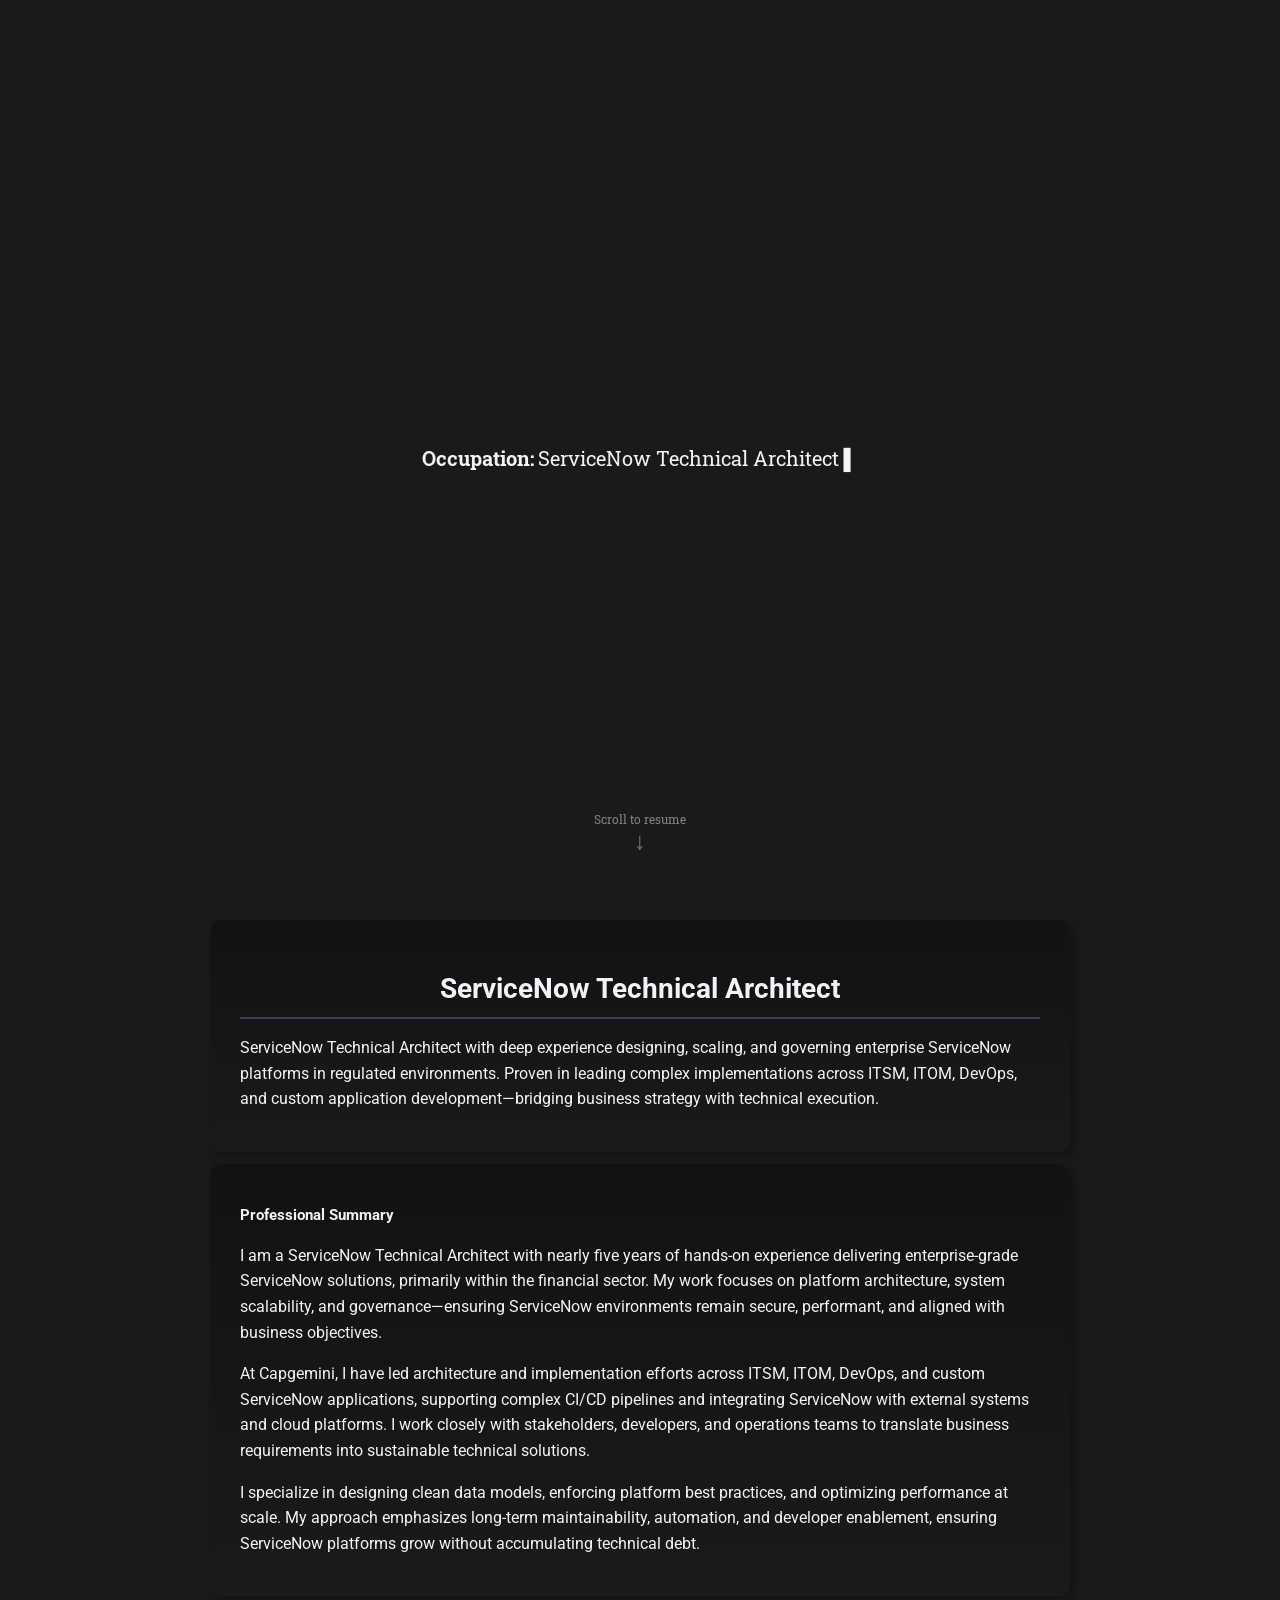
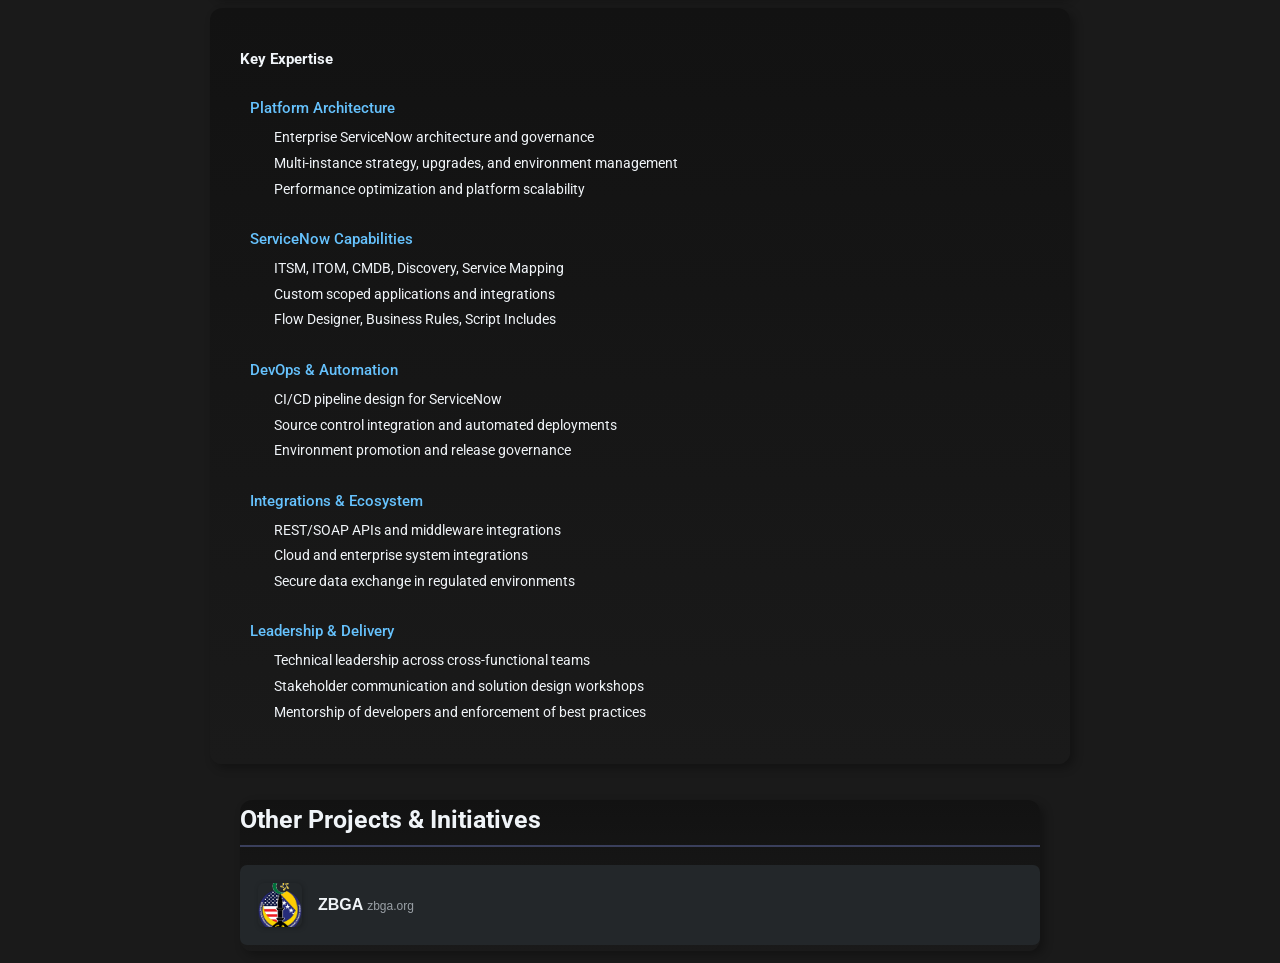
==== index.html @ a373598f "Update index.html" ====
<!DOCTYPE html>
<html lang="en">
<head>
    <meta charset="UTF-8">
    <title>Ahmed Huseinspahić</title>

    <!-- Font -->
    <link href="https://fonts.googleapis.com/css2?family=Roboto:wght@400;700&display=swap" rel="stylesheet">
    <link href="https://fonts.googleapis.com/css2?family=Roboto+Slab:wght@400;700&display=swap" rel="stylesheet">

    <!-- Styles -->
    <link rel="stylesheet" href="Style.css">
</head>
<body>
    <section id="Introduction" class="thisSection undim">
    <div class="introduction">
        <div class="occupationtext occupation-child"></div>
        <div class="randomtext occupation-child">
        </div>
        <br />
        <div class="nametext"></div>
        <p class="scroll-hint">
  Scroll to resume<br>
  <span class="scroll-arrow" aria-hidden="true">↓</span>
</p>
    </div>
</section>

<!-- Hero / Intro Summary -->
<section class="hero-summary resume-box unlax">
  <h2 class="resumeName">ServiceNow Technical Architect</h2>
  <p>
    ServiceNow Technical Architect with deep experience designing, scaling, and governing enterprise ServiceNow platforms in regulated environments. Proven in leading complex implementations across ITSM, ITOM, DevOps, and custom application development—bridging business strategy with technical execution.
  </p>
</section>

<!-- Professional Summary (“About” Section) -->
<section class="professional-summary resume-box unlax">
  <h3>Professional Summary</h3>
  <p>
    I am a ServiceNow Technical Architect with nearly five years of hands-on experience delivering enterprise-grade ServiceNow solutions, primarily within the financial sector. My work focuses on platform architecture, system scalability, and governance—ensuring ServiceNow environments remain secure, performant, and aligned with business objectives.
  </p>
  <p>
    At Capgemini, I have led architecture and implementation efforts across ITSM, ITOM, DevOps, and custom ServiceNow applications, supporting complex CI/CD pipelines and integrating ServiceNow with external systems and cloud platforms. I work closely with stakeholders, developers, and operations teams to translate business requirements into sustainable technical solutions.
  </p>
  <p>
    I specialize in designing clean data models, enforcing platform best practices, and optimizing performance at scale. My approach emphasizes long-term maintainability, automation, and developer enablement, ensuring ServiceNow platforms grow without accumulating technical debt.
  </p>
</section>

<!-- Key Expertise / Highlights -->
<section class="key-expertise resume-box unlax">
  <h3>Key Expertise</h3>
  <ul class="experience-categories">
    <li>
      <span><b>Platform Architecture</b></span>
      <ul>
        <li>Enterprise ServiceNow architecture and governance</li>
        <li>Multi-instance strategy, upgrades, and environment management</li>
        <li>Performance optimization and platform scalability</li>
      </ul>
    </li>
    <li>
      <span><b>ServiceNow Capabilities</b></span>
      <ul>
        <li>ITSM, ITOM, CMDB, Discovery, Service Mapping</li>
        <li>Custom scoped applications and integrations</li>
        <li>Flow Designer, Business Rules, Script Includes</li>
      </ul>
    </li>
    <li>
      <span><b>DevOps & Automation</b></span>
      <ul>
        <li>CI/CD pipeline design for ServiceNow</li>
        <li>Source control integration and automated deployments</li>
        <li>Environment promotion and release governance</li>
      </ul>
    </li>
    <li>
      <span><b>Integrations & Ecosystem</b></span>
      <ul>
        <li>REST/SOAP APIs and middleware integrations</li>
        <li>Cloud and enterprise system integrations</li>
        <li>Secure data exchange in regulated environments</li>
      </ul>
    </li>
    <li>
      <span><b>Leadership & Delivery</b></span>
      <ul>
        <li>Technical leadership across cross-functional teams</li>
        <li>Stakeholder communication and solution design workshops</li>
        <li>Mentorship of developers and enforcement of best practices</li>
      </ul>
    </li>
  </ul>
</section>
<section class="resume-box other-projects">
  <h2>Other Projects & Initiatives</h2>

  <!-- ZBGA Project -->
  <button class="collapsible" type="button" style="display: flex; align-items: center; gap: 16px;">
    <img src="images/ZBGA/thumbnail_Logo-ZBGA.png" alt="ZBGA Logo" style="width:44px; height:44px; object-fit:cover; border-radius:6px; box-shadow:1px 1px 5px rgb(0,0,0,0.25);">
    <span style="font-weight: bold; font-size:16px;">ZBGA <small style="font-size:12px; font-weight:normal; color:#9aa0a6;">zbga.org</small></span>
  </button>
  <div class="content">
    <!-- Carousel for ZBGA images -->
    <div class="carousel" data-project="ZBGA">
      <img class="carousel-image" src="images/ZBGA/thumbnail_Logo-ZBGA.png" alt="ZBGA Logo">
      <button class="carousel-control left" type="button" aria-label="Previous Image">&lt;</button>
      <button class="carousel-control right" type="button" aria-label="Next Image">&gt;</button>
    </div>
    <p>
      <b>Website for Non-Profit Organization</b> — As a board member, I built zbga.org to keep our community updated on events and announcements. I implemented a custom Stripe integration both on the website and in-house (Ruby backend) for donations and memberships. The new Stripe card reader replaced a costly bank solution, dropping transaction fees from over 8% to just 2% + $0.30, saving substantial funds and streamlining payments.
    </p>
    <ul>
      <li><b>Role:</b> Board Member, Lead Developer</li>
      <li><b>Tech Stack:</b


<!-- Ultra-Short Footer Version -->
<footer class="footer-summary resume-box unlax" style="text-align:center;margin-top:12px;">
  ServiceNow Technical Architect &nbsp;|&nbsp; Enterprise Platforms &nbsp;|&nbsp; DevOps &nbsp;|&nbsp; ITSM &nbsp;|&nbsp; ITOM &nbsp;|&nbsp; Financial Services
</footer>


<script src="scripts/scramble.js"></script>
<script src="scripts/hidescroll.js"></script>
<script src="scripts/collapsible.js"></script>
<script src="scripts/projectCarousels.js"></script>

</body>
</html>
---- Style.css ----
body {
    background-color: #1A1A1A;
}
div {
    font-family: 'Roboto Slab'; /* global fallback, overridden below for resume sections */
}

/* ====== Center Introduction Content with Flexbox ====== */
.thisSection {
    height: 100vh;
    display: flex;
    align-items: center;
    justify-content: center;
}

.introduction {
    text-align: center;
    position: relative;
    /* Remove top/transform for static centering */
}

/* ====== Headings ====== */
h2, h1 {
    font-size: 25px;
}
h3 {
    font-size: 15px;
    color: #1d2124;
}
h4 {
    font-size: 15px;
}
.title {
    text-align: center;
}
.titleSection.first {}

.workDate {
    float: inline-end;
}
.workName {
    float: left;
}

.row {
    text-align: center;
}

/* ====== Animated Introduction and Resume Sections ====== */
.nametext, .occupationtext {
    font-weight: 700;
}
.nametext, .occupationtext, .randomtext {
    font-size: 20px;
    color: #F0F4F8;
}
.occupation-child {
    display: inline-block;
}

/* ====== Resume, Cards, Summaries, and Highlights ====== */
.resume-box,
.resumeName,
.experience-categories,
.professional-summary,
.hero-summary,
.key-expertise,
.footer-summary {
    font-family: 'Roboto', 'Roboto Slab', Arial, sans-serif !important;
}

.hero-summary, .professional-summary, .key-expertise {
    background: linear-gradient(to right, #16181b 70%, #20252c);
    border-radius: 12px;
    box-shadow: 2px 2px 8px rgba(30,40,50,0.14);
    max-width: 800px;
    margin: 12px auto;
    padding: 24px 30px;
    line-height: 1.6;
    text-align: left;
}

.resume-box {
    background: linear-gradient(to bottom, #121212, #1A1A1A);
    border-radius: 12px;
    box-shadow: 4px 4px 10px rgba(0, 0, 0, 0.3);
    max-width: 800px;
    margin: 12px auto;
    text-align: left;
    line-height: 1.6;
}

.resumeName {
    text-align: center;
    font-weight: 700;
    font-size: 28px;
    margin-bottom: 12px;
}

.resume-box h2 {
    color: #F0F4F8;
    border-bottom: 2px solid #3A3F5C;
    padding-bottom: 5px;
}
.resume-box h1, p, li, h3 {
    color: #F0F4F8;
}

/* ====== Experience Categories + Highlights ====== */
.experience-categories {
    list-style-type: none;
    padding: 0;
    margin: 0;
}
.experience-categories > li {
    margin-bottom: 18px;
}
.experience-categories b,
.experience-categories strong {
    color: #66c2fd;
    font-weight: 500;
    font-size: 15px;
    display: block;
    margin-bottom: 5px;
}
.experience-categories ul {
    margin-top: 4px;
    margin-left: 24px;
    font-size: 14px;
    color: #F0F4F8;
    /* Reduce space above/below */
    margin-bottom: 0;
    padding-left: 0;
}

.experience-categories ul li {
    /* Reduce gap between key expertise bullets */
    padding: 3px 0;
    margin: 0;         /* Remove vertical margin */
    border-radius: 0;  /* If you want to keep it crisp */
    line-height: 1.4;
}
.experience-categories span {
    font-size: 16px;
    font-weight: 500;
    display: block;
    margin-bottom: 2px;
}

/* ====== Footer Summary ====== */
.footer-summary {
    font-size: 14px;
    background: none;
    box-shadow: none;
    border-radius: 0;
    text-align: center;
    margin-top: 16px;
    padding: 0;
    color: #9aa0a6;
}

/* ====== Scroll Hint & Animation ====== */
.scroll-hint {
    position: fixed;
    left: 50%;
    transform: translateX(-50%);
    bottom: 32px;
    font-size: 12px;
    color: #9aa0a6;
    opacity: 0.8;
    z-index: 1000;
    pointer-events: none;
    text-align: center;
    line-height: 1.5;
    transition: opacity 0.3s;
    animation: none;
}
.scroll-hint.hidden {
    opacity: 0;
    pointer-events: none;
}
.scroll-arrow {
    display: block;
    font-size: 24px;
    line-height: 1;
    margin: 0 auto 4px auto;
    opacity: 0.9;
    animation: float 2s ease-in-out infinite;
}
@keyframes float {
    0% { transform: translateY(0); }
    50% { transform: translateY(6px); }
    100% { transform: translateY(0); }
}

/* ====== Miscellaneous/Legacy Styles (unchanged, but cleaned) ====== */
.thumbnail {
    width: 100%;
}

.container {
    background: #ecf0f1;
    margin: 0px auto 0px;
    box-shadow: 0px 5px 5px #1f2021;
    border-radius: 3px;
    padding: 15px 40px 40px 40px;
    margin-top: 50px;
}

.gridContainer {
    display: grid;
    grid-gap: 40px;
    grid-template-columns: repeat(auto-fit, 380px);
    grid-template-rows: repeat(2, auto-fit);
    place-content: center;
}

.inPosition {
    transform: translateY(-80px);
}
.left {
    text-align: left;
}
.right {
    text-align: right;
    position: absolute;
    top: -25px;
    right: 0px;
}

/* Collapsible Buttons & Content */
.btn {
    border: none;
    outline: none;
    padding: 12px 16px;
    background-color: #00000013;
    cursor: pointer;
}
.btn:hover {
    background-color: #007bff40;
}
.btn.active {
    background-color: #666;
    color: white;
}
.collapsible {
    background-color: #1A1A1A;
    cursor: pointer;
    padding: 18px;
    width: 100%;
    border: none;
    text-align: left;
    outline: none;
    font-size: 15px;
}
.active, .collapsible:hover {
    background-color: #1A1A1A;
}
.content {
    padding: 0 18px;
    max-height: 0;
    overflow: hidden;
    transition: max-height 0.2s ease-out;
}

/* Work Experience */
.workExperience {
    border-radius: 4px;
    width: 50px;
    float: right;
}

/* Cursor animation for text (if used) */
.cursor {
    animation: blink 1s infinite;
    margin-left: 4px;
}
@keyframes blink {
    0%, 50%, 100% { opacity: 1; }
    25%, 75% { opacity: 0; }
}

/* Overlays and Thumbnails for images, etc. */
.thmbnl-image {
    position: relative;
    width: 100%;
    overflow: hidden;
}
.overlay {
    position: absolute;
    top: 0;
    bottom: 0;
    left: 0;
    right: 0;
    height: 100%;
    width: 100%;
    opacity: 0;
    transition: .5s ease;
    backdrop-filter: blur(3px);
}
.titleImage {
    position: relative;
    border: solid 1px;
    margin-bottom: 20px;
    box-shadow: 0px 3px 20px 0px black;
}
.titleImage.gamesimage {
    box-shadow: 0px 3px 20px 0px #f500ff;
}
.titleImage:hover .overlay {
    opacity: 1;
}

/* Misc software icons */
.Software {
    width: 30px;
    padding-right: 10px;
}
.softwareIcons {
    position: absolute;
    top: -30px;
}

/* Hide bullets for resume-box li if desired */
.resume-box ul {
    list-style-type: none;
    padding: 0;
}
.resume-box li {
    padding: 10px;
    margin: 5px 0;
    border-radius: 6px;
}

/* Responsive row/elem display */
.show {
    display: block;
}
.filterDiv {
    display: none;
}

#myBtnContainer {
    padding-bottom: 8%;
}

/* Legacy animations/section transitions (you can remove if not used) */
#Introduction.dim {
    -webkit-animation: fadeout 0.6s linear 1 normal forwards;
}
@-webkit-keyframes fadeout {
    from { opacity: 1; }
    to { opacity: 0; }
}
#Introduction.undim {
    -webkit-animation: fadein 0.4s linear 1 normal forwards;
}
@-webkit-keyframes fadein {
    from { opacity: 0; }
    to { opacity: 1; }
}
#Container.lax {
    -webkit-animation: translateY 0.4s linear 1 normal forwards;
}
#Container.unlax {
    -webkit-animation: translateout 0.4s linear 1 normal forwards;
}
#Container.erase {
    -webkit-animation: dissappear 0.4s linear 1 normal forwards;
}
#Introduction.lax {
    -webkit-animation: translateY 0.9s linear 1 normal forwards;
}
#Introduction.unlax {
    -webkit-animation: translateout 0.9s linear 1 normal forwards;
}
/*@-webkit-keyframes translateY {
   from { transform: translateY(0); }
   to { transform: translateY(-120px); }
}*/
@-webkit-keyframes dissappear {
    from { transform: translateY(-80px); }
    to { transform: translateY(-160vh); }
    from { opacity: 1; }
    to { opacity: 0; }
}

.other-projects {
    margin-top: 36px;
}
.other-projects h2 {
    margin-bottom: 18px;
}
.other-projects .project {
    margin-bottom: 22px;
}
.other-projects .collapsible {
    background: #23272a;
    color: #F0F4F8;
    cursor: pointer;
    padding: 18px;
    width: 100%;
    border: none;
    text-align: left;
    font-size: 17px;
    margin-bottom: 6px;
    display: flex;
    align-items: center;
    gap: 16px;
    border-radius: 7px;
    transition: background 0.2s;
}
.other-projects .collapsible:hover,
.other-projects .collapsible.active {
    background: #30363d;
}
.project-thumb {
    width: 44px;
    height: 44px;
    object-fit: cover;
    border-radius: 6px;
    box-shadow: 1px 1px 5px rgb(0 0 0 / 25%);
}
.project-title {
    font-weight: bold;
    font-size: 16px;
    color: #F0F4F8;
}
.other-projects .content {
    padding: 0 18px;
    max-height: 0;
    overflow: hidden;
    transition: max-height 0.3s ease-out, padding 0.3s;
    background: #191c1e;
    margin-bottom: 0px;
    border-radius: 0 0 6px 6px;
    color: #F0F4F8;
}
.other-projects .collapsible.active + .content {
    padding: 14px 18px;
}
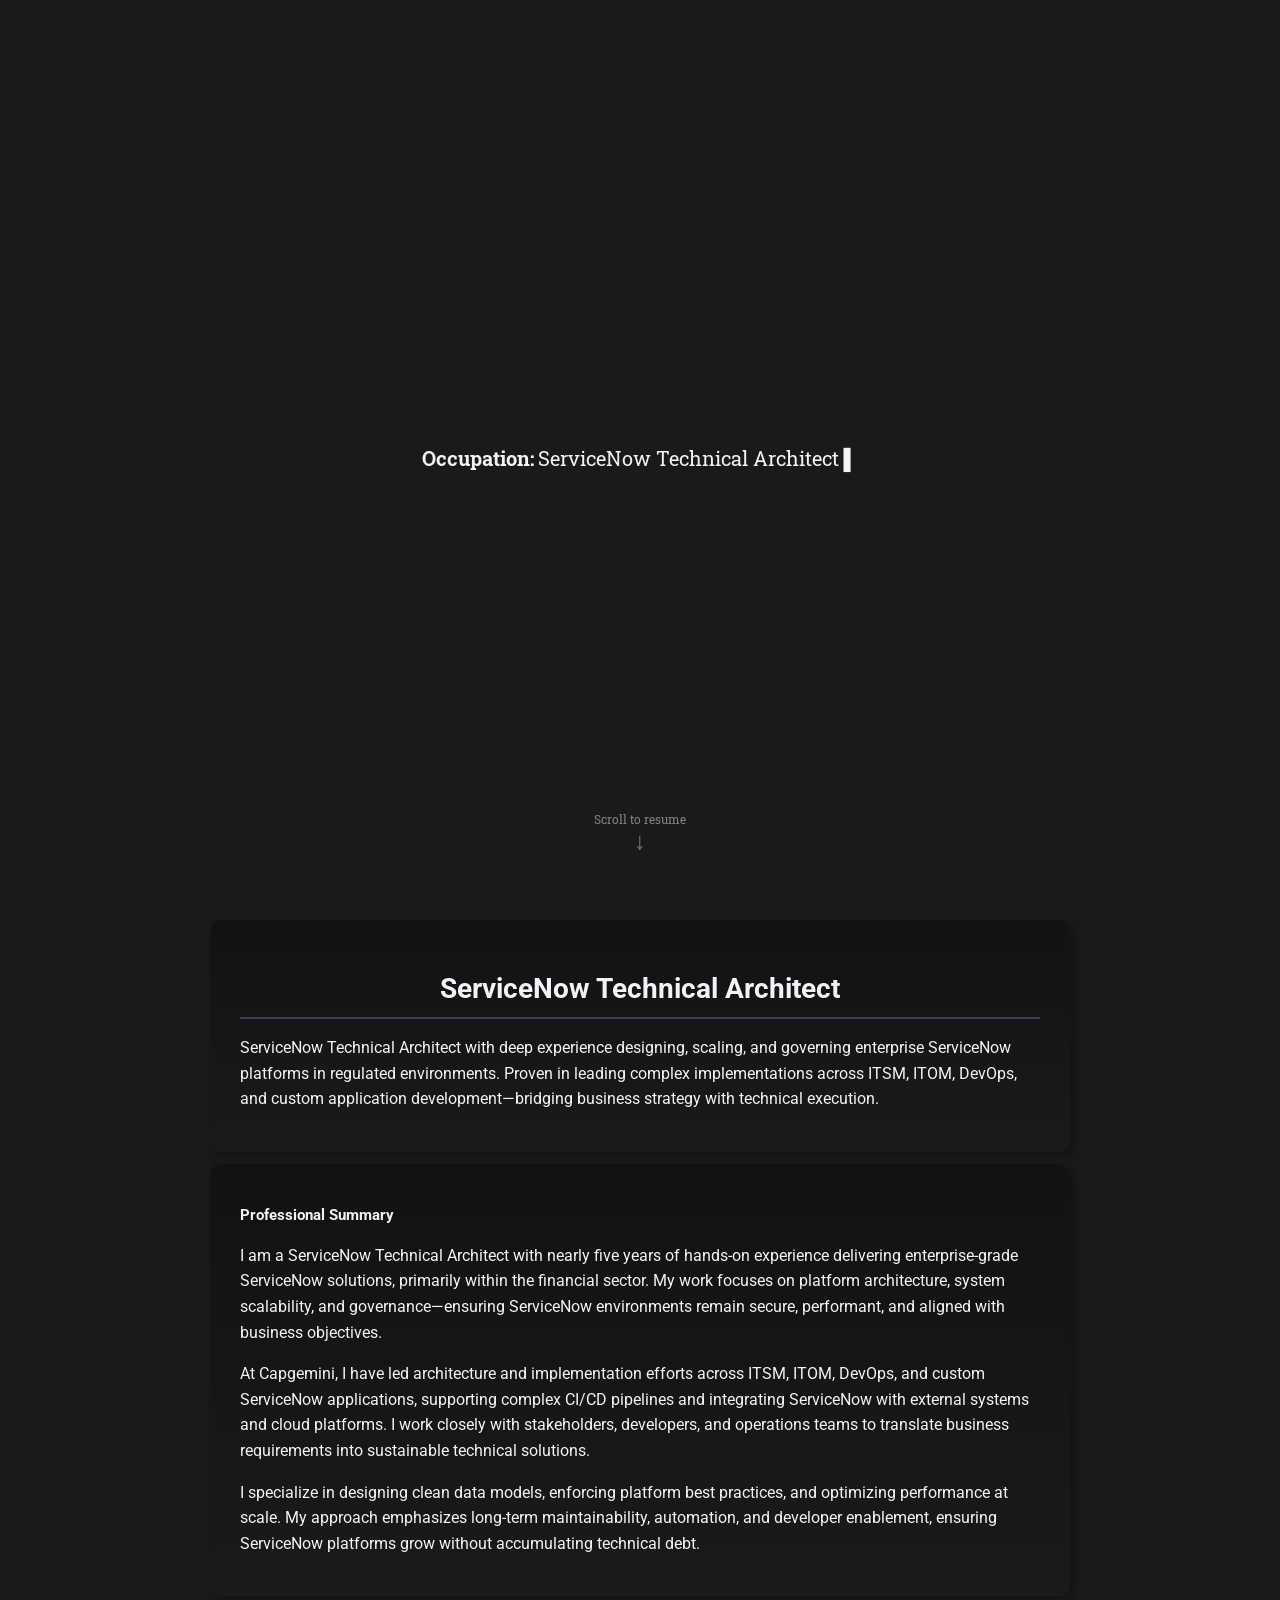
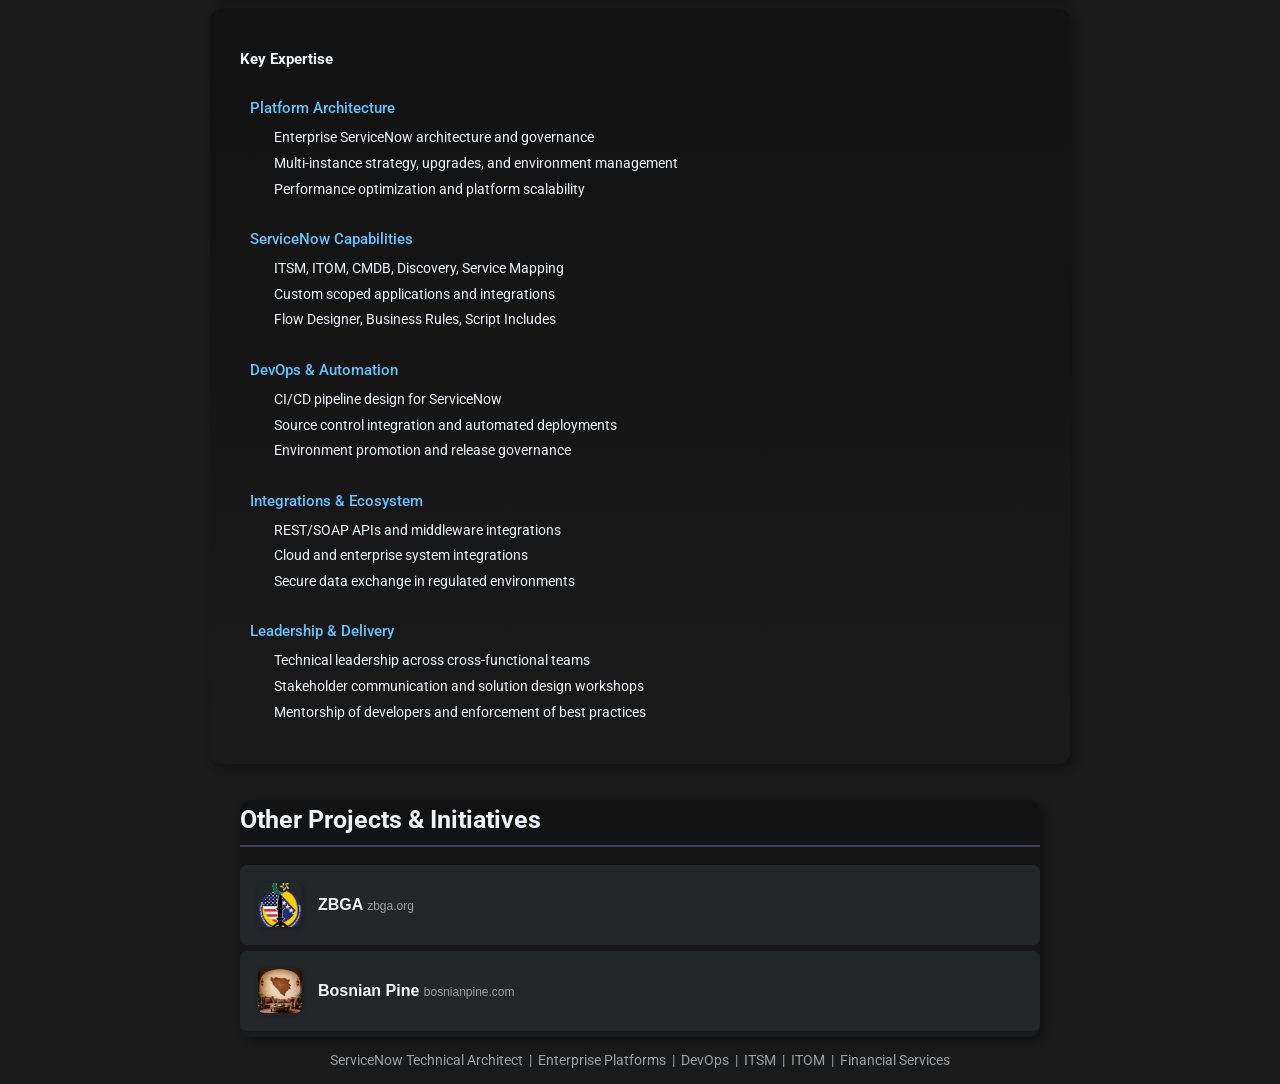
==== commit 45c6c48b: "Update index.html" ====
--- a/index.html
+++ b/index.html
@@ -103,19 +103,44 @@
     <span style="font-weight: bold; font-size:16px;">ZBGA <small style="font-size:12px; font-weight:normal; color:#9aa0a6;">zbga.org</small></span>
   </button>
   <div class="content">
-    <!-- Carousel for ZBGA images -->
     <div class="carousel" data-project="ZBGA">
       <img class="carousel-image" src="images/ZBGA/thumbnail_Logo-ZBGA.png" alt="ZBGA Logo">
-      <button class="carousel-control left" type="button" aria-label="Previous Image">&lt;</button>
-      <button class="carousel-control right" type="button" aria-label="Next Image">&gt;</button>
+      <button class="carousel-control left" type="button" tabindex="-1" aria-label="Previous Image">&lt;</button>
+      <button class="carousel-control right" type="button" tabindex="-1" aria-label="Next Image">&gt;</button>
     </div>
     <p>
-      <b>Website for Non-Profit Organization</b> — As a board member, I built zbga.org to keep our community updated on events and announcements. I implemented a custom Stripe integration both on the website and in-house (Ruby backend) for donations and memberships. The new Stripe card reader replaced a costly bank solution, dropping transaction fees from over 8% to just 2% + $0.30, saving substantial funds and streamlining payments.
+      <b>Website for Non-Profit Organization</b> — As a board member, I built zbga.org... <!-- (rest of your text) -->
     </p>
     <ul>
       <li><b>Role:</b> Board Member, Lead Developer</li>
-      <li><b>Tech Stack:</b
-
+      <li><b>Tech Stack:</b> Ruby (backend), JavaScript, Stripe API</li>
+      <li><b>Impact:</b> Efficient payments; significant fee savings</li>
+    </ul>
+    <a href="https://zbga.org" target="_blank" rel="noopener" style="color:#66c2fd;">Visit zbga.org</a>
+  </div>
+
+  <!-- Bosnian Pine Project -->
+  <button class="collapsible" type="button" style="display: flex; align-items: center; gap: 16px;">
+    <img src="images/bosnianpine/BosnianPineThumbnail.png" alt="Bosnian Pine Thumbnail" style="width:44px; height:44px; object-fit:cover; border-radius:6px; box-shadow:1px 1px 5px rgb(0,0,0,0.25);">
+    <span style="font-weight: bold; font-size:16px;">Bosnian Pine <small style="font-size:12px; font-weight:normal; color:#9aa0a6;">bosnianpine.com</small></span>
+  </button>
+  <div class="content">
+    <div class="carousel" data-project="BosnianPine">
+      <img class="carousel-image" src="images/bosnianpine/BosnianPineThumbnail.png" alt="Bosnian Pine Thumbnail">
+      <button class="carousel-control left" type="button" tabindex="-1" aria-label="Previous Image">&lt;</button>
+      <button class="carousel-control right" type="button" tabindex="-1" aria-label="Next Image">&gt;</button>
+    </div>
+    <p>
+      <b>Woodcraft E-Commerce Website</b> — I designed and launched Bosnian Pine...
+    </p>
+    <ul>
+      <li><b>Role:</b> Founder, Designer, Operator</li>
+      <li><b>Tech Stack:</b> PHP/WordPress, WooCommerce, Stripe</li>
+      <li><b>Impact:</b> Nationwide custom woodcraft sales</li>
+    </ul>
+    <a href="https://bosnianpine.com" target="_blank" rel="noopener" style="color:#66c2fd;">Visit bosnianpine.com</a>
+  </div>
+</section>
 
 <!-- Ultra-Short Footer Version -->
 <footer class="footer-summary resume-box unlax" style="text-align:center;margin-top:12px;">
@@ -143,3 +168,4 @@
 
 
 
+
--- a/Style.css
+++ b/Style.css
@@ -440,4 +440,45 @@
     padding: 14px 18px;
 }
 
-
+.carousel {
+  position: relative;
+  width: 100%;
+  max-width: 340px;
+  margin: 18px auto;
+  display: flex;
+  align-items: center;
+  justify-content: center;
+}
+.carousel-image {
+  width: 100%;
+  max-width: 320px;
+  height: auto;
+  display: block;
+  border-radius: 8px;
+  box-shadow: 1px 1px 12px rgb(0 0 0 / 14%);
+}
+.carousel-control {
+  position: absolute;
+  top: 50%;
+  background: #23272a;
+  color: #F0F4F8;
+  border: none;
+  font-size: 28px;
+  width: 38px;
+  height: 38px;
+  border-radius: 50%;
+  cursor: pointer;
+  opacity: 0.88;
+  transform: translateY(-50%);
+  z-index: 2;
+  transition: background 0.2s;
+}
+.carousel-control.left { left: 6px; }
+.carousel-control.right { right: 6px; }
+.carousel-control:hover {
+  background: #66c2fd;
+  color: #23272a;
+}
+
+
+
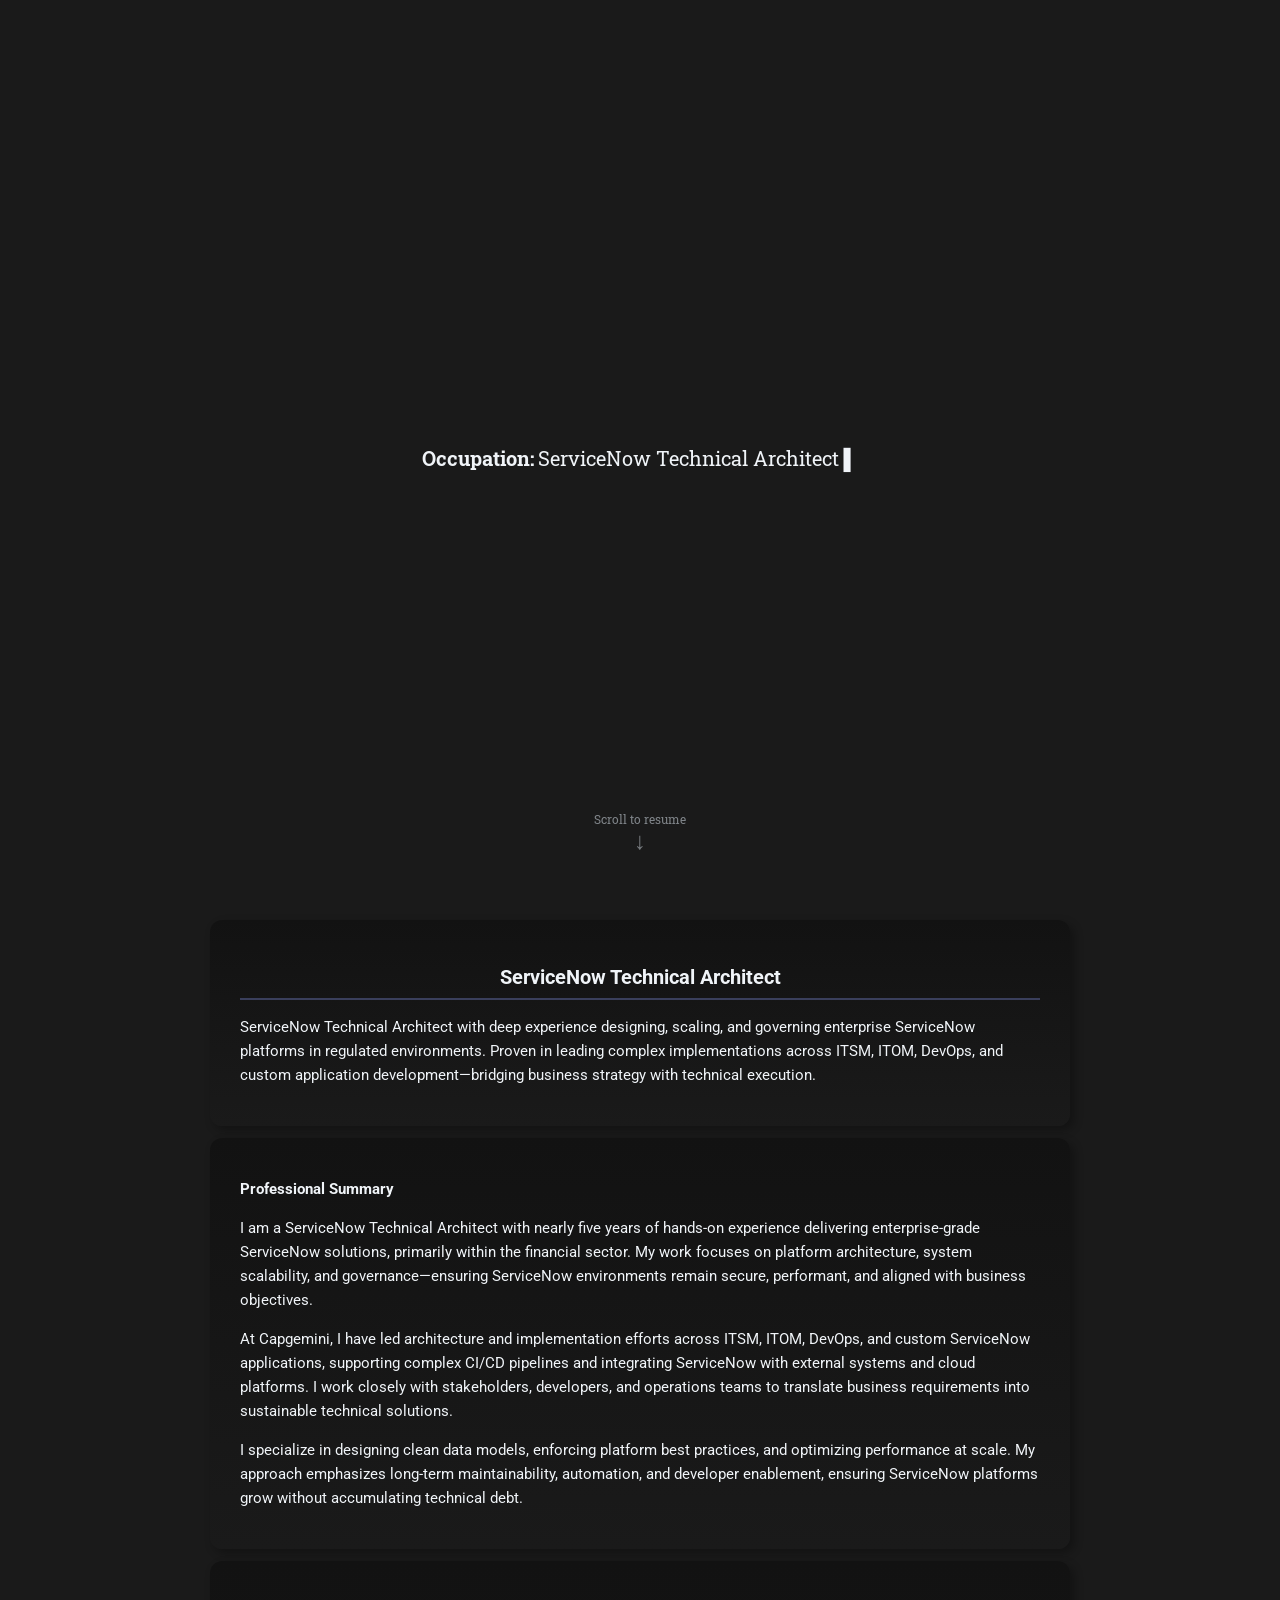
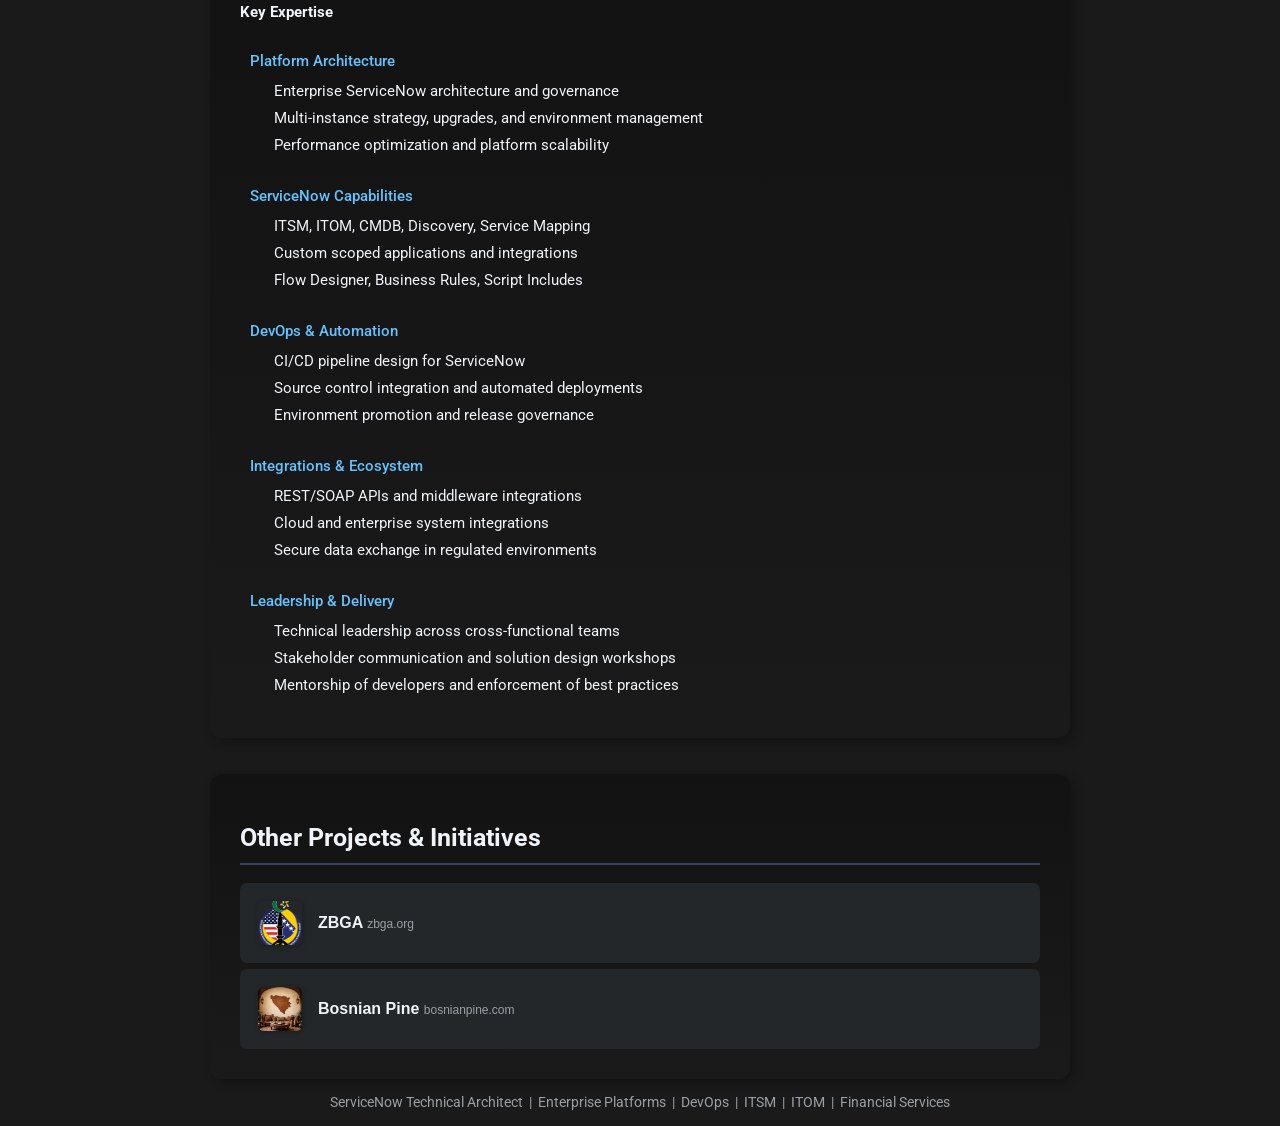
==== commit 52a64e7d: "Update index.html" ====
--- a/index.html
+++ b/index.html
@@ -97,49 +97,54 @@
 <section class="resume-box other-projects">
   <h2>Other Projects & Initiatives</h2>
 
-  <!-- ZBGA Project -->
-  <button class="collapsible" type="button" style="display: flex; align-items: center; gap: 16px;">
-    <img src="images/ZBGA/thumbnail_Logo-ZBGA.png" alt="ZBGA Logo" style="width:44px; height:44px; object-fit:cover; border-radius:6px; box-shadow:1px 1px 5px rgb(0,0,0,0.25);">
-    <span style="font-weight: bold; font-size:16px;">ZBGA <small style="font-size:12px; font-weight:normal; color:#9aa0a6;">zbga.org</small></span>
-  </button>
-  <div class="content">
-    <div class="carousel" data-project="ZBGA">
+<!-- ZBGA Project -->
+<button class="collapsible" type="button" style="display: flex; align-items: center; gap: 16px;">
+  <img src="images/ZBGA/thumbnail_Logo-ZBGA.png" alt="ZBGA Logo" style="width:44px; height:44px; object-fit:cover; border-radius:6px; box-shadow:1px 1px 5px rgb(0,0,0,0.25);">
+  <span style="font-weight: bold; font-size:16px;">ZBGA <small style="font-size:12px; font-weight:normal; color:#9aa0a6;">zbga.org</small></span>
+</button>
+<div class="content">
+  <div class="carousel" data-project="ZBGA">
+    <!-- Fixed-size carousel wrapper -->
+    <div class="carousel-frame">
       <img class="carousel-image" src="images/ZBGA/thumbnail_Logo-ZBGA.png" alt="ZBGA Logo">
-      <button class="carousel-control left" type="button" tabindex="-1" aria-label="Previous Image">&lt;</button>
-      <button class="carousel-control right" type="button" tabindex="-1" aria-label="Next Image">&gt;</button>
     </div>
-    <p>
-      <b>Website for Non-Profit Organization</b> — As a board member, I built zbga.org... <!-- (rest of your text) -->
-    </p>
-    <ul>
-      <li><b>Role:</b> Board Member, Lead Developer</li>
-      <li><b>Tech Stack:</b> Ruby (backend), JavaScript, Stripe API</li>
-      <li><b>Impact:</b> Efficient payments; significant fee savings</li>
-    </ul>
-    <a href="https://zbga.org" target="_blank" rel="noopener" style="color:#66c2fd;">Visit zbga.org</a>
+    <button class="carousel-control left" type="button" tabindex="-1" aria-label="Previous Image">&lt;</button>
+    <button class="carousel-control right" type="button" tabindex="-1" aria-label="Next Image">&gt;</button>
   </div>
+  <p>
+    <b>Website for Non-Profit Organization</b> — As a board member, I built zbga.org...
+  </p>
+  <ul>
+    <li><b>Role:</b> Board Member, Lead Developer</li>
+    <li><b>Tech Stack:</b> Ruby (backend), JavaScript, Stripe API</li>
+    <li><b>Impact:</b> Efficient payments; significant fee savings</li>
+  </ul>
+  <a href="https://zbga.org" target="_blank" rel="noopener" style="color:#66c2fd;">Visit zbga.org</a>
+</div>
 
-  <!-- Bosnian Pine Project -->
-  <button class="collapsible" type="button" style="display: flex; align-items: center; gap: 16px;">
-    <img src="images/bosnianpine/BosnianPineThumbnail.png" alt="Bosnian Pine Thumbnail" style="width:44px; height:44px; object-fit:cover; border-radius:6px; box-shadow:1px 1px 5px rgb(0,0,0,0.25);">
-    <span style="font-weight: bold; font-size:16px;">Bosnian Pine <small style="font-size:12px; font-weight:normal; color:#9aa0a6;">bosnianpine.com</small></span>
-  </button>
-  <div class="content">
-    <div class="carousel" data-project="BosnianPine">
+<!-- Bosnian Pine Project -->
+<button class="collapsible" type="button" style="display: flex; align-items: center; gap: 16px;">
+  <img src="images/bosnianpine/BosnianPineThumbnail.png" alt="Bosnian Pine Thumbnail" style="width:44px; height:44px; object-fit:cover; border-radius:6px; box-shadow:1px 1px 5px rgb(0,0,0,0.25);">
+  <span style="font-weight: bold; font-size:16px;">Bosnian Pine <small style="font-size:12px; font-weight:normal; color:#9aa0a6;">bosnianpine.com</small></span>
+</button>
+<div class="content">
+  <div class="carousel" data-project="BosnianPine">
+    <div class="carousel-frame">
       <img class="carousel-image" src="images/bosnianpine/BosnianPineThumbnail.png" alt="Bosnian Pine Thumbnail">
-      <button class="carousel-control left" type="button" tabindex="-1" aria-label="Previous Image">&lt;</button>
-      <button class="carousel-control right" type="button" tabindex="-1" aria-label="Next Image">&gt;</button>
     </div>
-    <p>
-      <b>Woodcraft E-Commerce Website</b> — I designed and launched Bosnian Pine...
-    </p>
-    <ul>
-      <li><b>Role:</b> Founder, Designer, Operator</li>
-      <li><b>Tech Stack:</b> PHP/WordPress, WooCommerce, Stripe</li>
-      <li><b>Impact:</b> Nationwide custom woodcraft sales</li>
-    </ul>
-    <a href="https://bosnianpine.com" target="_blank" rel="noopener" style="color:#66c2fd;">Visit bosnianpine.com</a>
+    <button class="carousel-control left" type="button" tabindex="-1" aria-label="Previous Image">&lt;</button>
+    <button class="carousel-control right" type="button" tabindex="-1" aria-label="Next Image">&gt;</button>
   </div>
+  <p>
+    <b>Woodcraft E-Commerce Website</b> — I designed and launched Bosnian Pine...
+  </p>
+  <ul>
+    <li><b>Role:</b> Founder, Designer, Operator</li>
+    <li><b>Tech Stack:</b> PHP/WordPress, WooCommerce, Stripe</li>
+    <li><b>Impact:</b> Nationwide custom woodcraft sales</li>
+  </ul>
+  <a href="https://bosnianpine.com" target="_blank" rel="noopener" style="color:#66c2fd;">Visit bosnianpine.com</a>
+</div>
 </section>
 
 <!-- Ultra-Short Footer Version -->
@@ -169,3 +174,4 @@
 
 
 
+
--- a/Style.css
+++ b/Style.css
@@ -1,8 +1,11 @@
 body {
     background-color: #1A1A1A;
-}
+    font-family: 'Roboto Slab', Arial, sans-serif;
+    font-size: 15px;
+}
+
 div {
-    font-family: 'Roboto Slab'; /* global fallback, overridden below for resume sections */
+    font-family: 'Roboto Slab';
 }
 
 /* ====== Center Introduction Content with Flexbox ====== */
@@ -16,7 +19,6 @@
 .introduction {
     text-align: center;
     position: relative;
-    /* Remove top/transform for static centering */
 }
 
 /* ====== Headings ====== */
@@ -88,12 +90,13 @@
     margin: 12px auto;
     text-align: left;
     line-height: 1.6;
+    padding: 24px 30px;
 }
 
 .resumeName {
     text-align: center;
     font-weight: 700;
-    font-size: 28px;
+    font-size: 20px;
     margin-bottom: 12px;
 }
 
@@ -102,7 +105,7 @@
     border-bottom: 2px solid #3A3F5C;
     padding-bottom: 5px;
 }
-.resume-box h1, p, li, h3 {
+.resume-box h1, p, li, h3, h2, h4 {
     color: #F0F4F8;
 }
 
@@ -126,18 +129,15 @@
 .experience-categories ul {
     margin-top: 4px;
     margin-left: 24px;
-    font-size: 14px;
-    color: #F0F4F8;
-    /* Reduce space above/below */
+    font-size: 15px;
+    color: #F0F4F8;
     margin-bottom: 0;
     padding-left: 0;
 }
-
 .experience-categories ul li {
-    /* Reduce gap between key expertise bullets */
     padding: 3px 0;
-    margin: 0;         /* Remove vertical margin */
-    border-radius: 0;  /* If you want to keep it crisp */
+    margin: 0;
+    border-radius: 0;
     line-height: 1.4;
 }
 .experience-categories span {
@@ -193,7 +193,6 @@
     100% { transform: translateY(0); }
 }
 
-/* ====== Miscellaneous/Legacy Styles (unchanged, but cleaned) ====== */
 .thumbnail {
     width: 100%;
 }
@@ -280,7 +279,6 @@
     25%, 75% { opacity: 0; }
 }
 
-/* Overlays and Thumbnails for images, etc. */
 .thmbnl-image {
     position: relative;
     width: 100%;
@@ -311,7 +309,6 @@
     opacity: 1;
 }
 
-/* Misc software icons */
 .Software {
     width: 30px;
     padding-right: 10px;
@@ -321,7 +318,6 @@
     top: -30px;
 }
 
-/* Hide bullets for resume-box li if desired */
 .resume-box ul {
     list-style-type: none;
     padding: 0;
@@ -332,7 +328,6 @@
     border-radius: 6px;
 }
 
-/* Responsive row/elem display */
 .show {
     display: block;
 }
@@ -344,7 +339,7 @@
     padding-bottom: 8%;
 }
 
-/* Legacy animations/section transitions (you can remove if not used) */
+/* Legacy animations/section transitions */
 #Introduction.dim {
     -webkit-animation: fadeout 0.6s linear 1 normal forwards;
 }
@@ -480,5 +475,87 @@
   color: #23272a;
 }
 
-
-
+/* ========== MOBILE OVERRIDES ========== */
+@media screen and (max-width: 600px) {
+  body, html {
+    font-size: 18px !important;
+    min-width: 100vw !important;
+    width: 100vw !important;
+    padding: 0 !important;
+    margin: 0 !important;
+    overflow-x: hidden !important;
+  }
+  /* BIG intro name and occupation text */
+  .nametext, .occupationtext, .randomtext {
+    font-size: 48px !important;
+    font-weight: 700 !important;
+    line-height: 1.13 !important;
+  }
+  /* Overall resume boxes and categories */
+  .resume-box,
+  .container,
+  .hero-summary,
+  .professional-summary,
+  .key-expertise,
+  .footer-summary,
+  .other-projects,
+  .experience-categories,
+  .resume-box ul,
+  .resume-box li,
+  h1, h2, h3, h4, p, li, .project-title {
+    font-size: 22px !important;
+    line-height: 1.6 !important;
+  }
+  .resume-box,
+  .container,
+  .hero-summary,
+  .professional-summary,
+  .key-expertise,
+  .footer-summary,
+  .other-projects {
+    max-width: 100vw !important;
+    width: 100vw !important;
+    min-width: 0 !important;
+    box-sizing: border-box !important;
+    margin-left: 0 !important;
+    margin-right: 0 !important;
+    padding: 10px 2vw !important;
+  }
+  .thisSection {
+    flex-direction: column !important;
+    align-items: stretch !important;
+    justify-content: flex-start !important;
+    min-width: 0 !important;
+    width: 100vw !important;
+    max-width: 100vw !important;
+  }
+  .experience-categories,
+  .resume-box ul {
+    width: 100vw !important;
+    max-width: 100vw !important;
+    min-width: 0 !important;
+    box-sizing: border-box !important;
+  }
+  .resume-box,
+  .resume-box * {
+    flex-shrink: 0 !important;
+    min-width: 0 !important;
+    box-sizing: border-box !important;
+  }
+  .other-projects .collapsible {
+    font-size: 22px !important;
+    padding: 14px !important;
+    gap: 9px !important;
+  }
+  .carousel-image {
+    max-width: 98vw !important;
+  }
+  .project-thumb {
+    width: 36px !important;
+    height: 36px !important;
+  }
+}
+
+
+
+
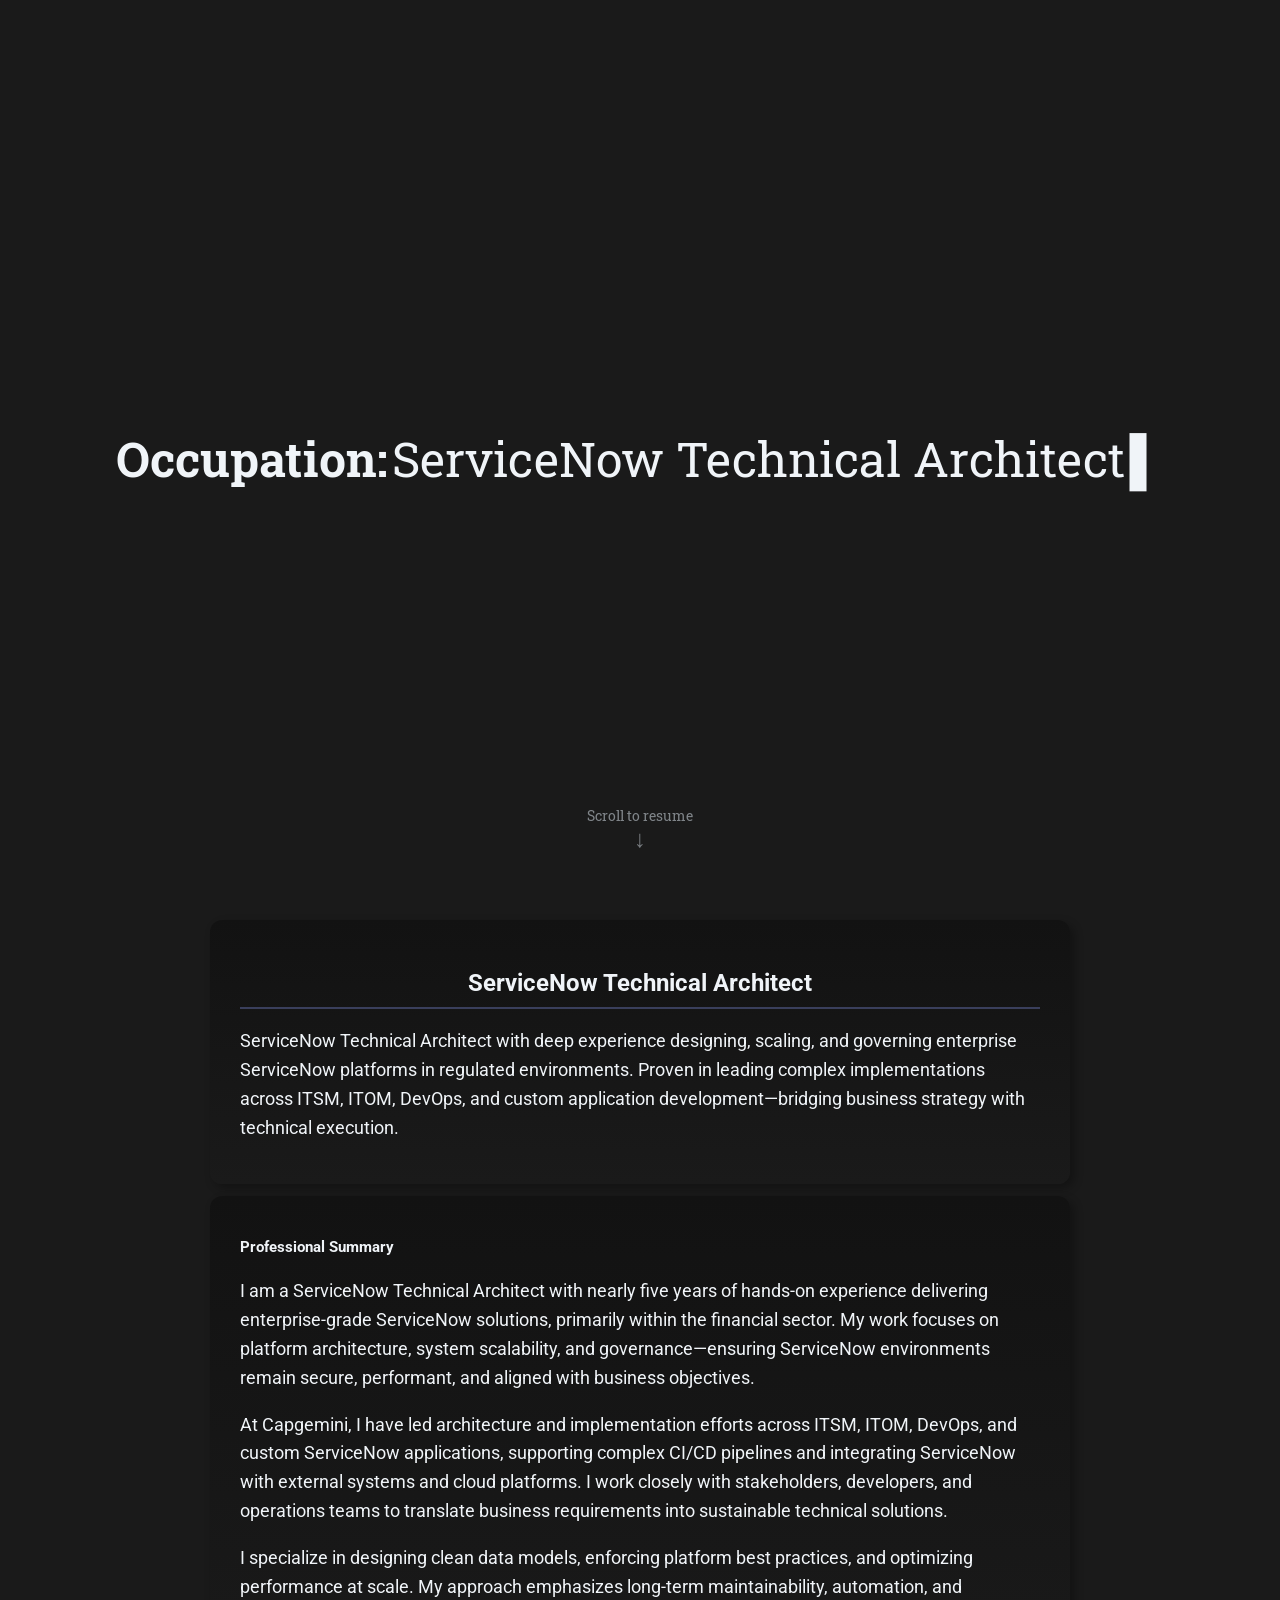
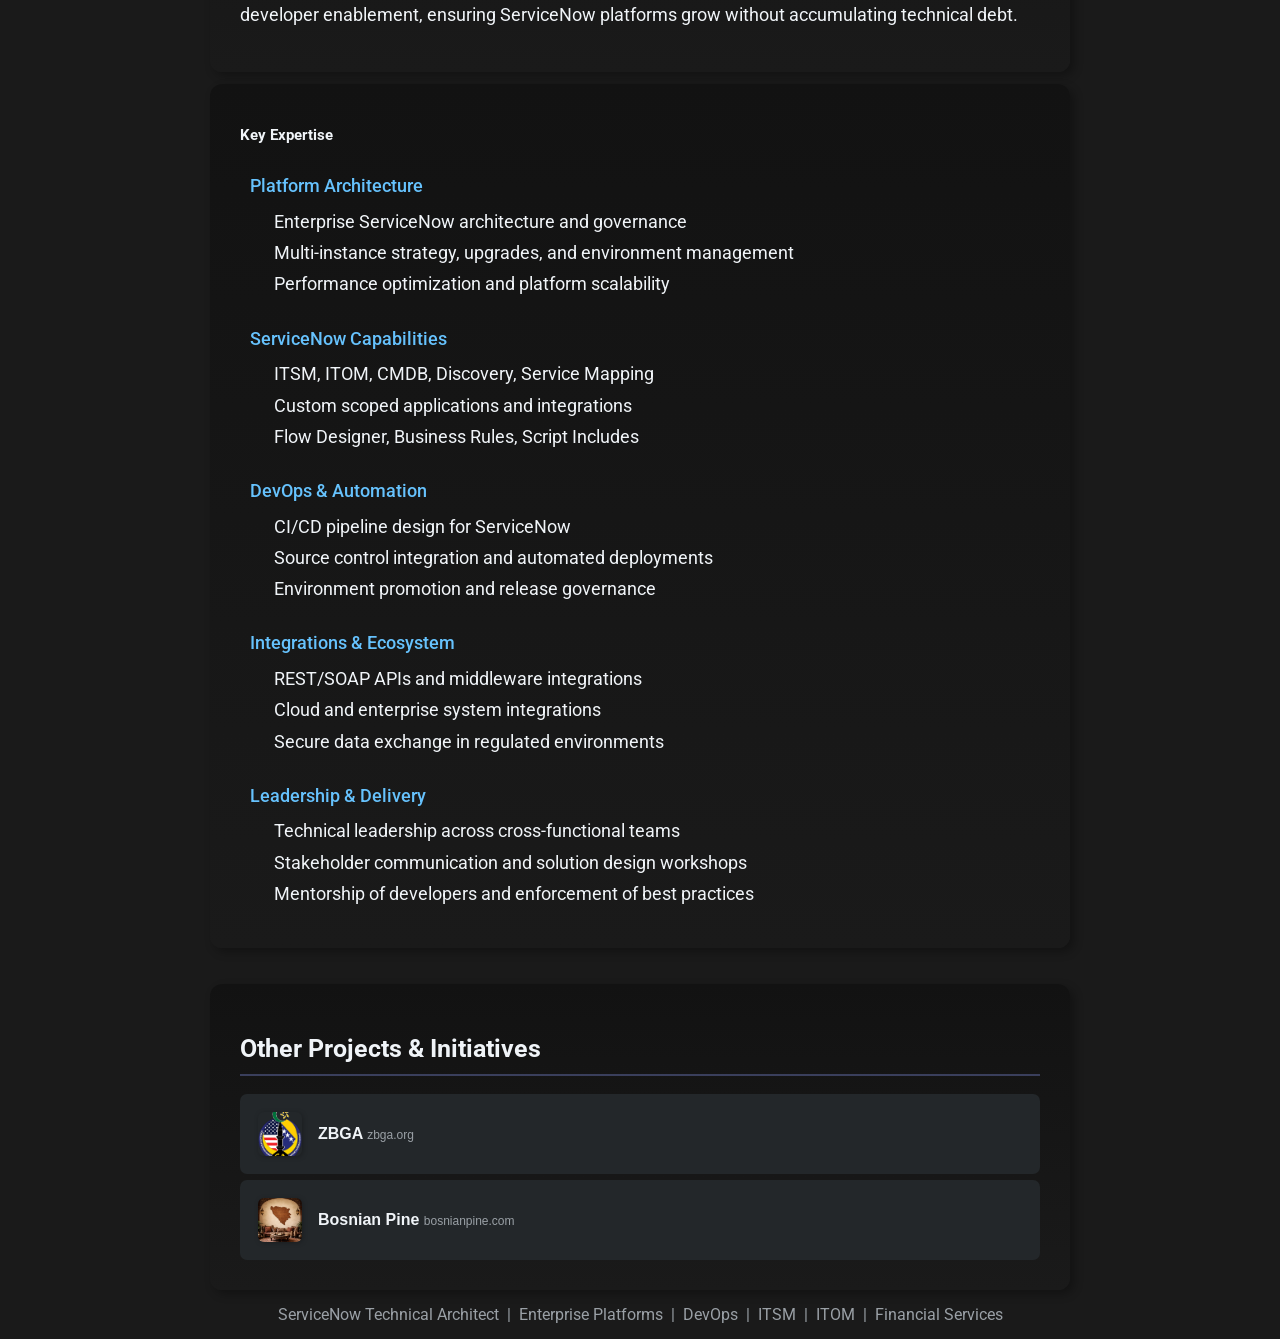
==== commit e1e08d76: "Update index.html" ====
--- a/index.html
+++ b/index.html
@@ -97,54 +97,53 @@
 <section class="resume-box other-projects">
   <h2>Other Projects & Initiatives</h2>
 
-<!-- ZBGA Project -->
-<button class="collapsible" type="button" style="display: flex; align-items: center; gap: 16px;">
-  <img src="images/ZBGA/thumbnail_Logo-ZBGA.png" alt="ZBGA Logo" style="width:44px; height:44px; object-fit:cover; border-radius:6px; box-shadow:1px 1px 5px rgb(0,0,0,0.25);">
-  <span style="font-weight: bold; font-size:16px;">ZBGA <small style="font-size:12px; font-weight:normal; color:#9aa0a6;">zbga.org</small></span>
-</button>
-<div class="content">
-  <div class="carousel" data-project="ZBGA">
-    <!-- Fixed-size carousel wrapper -->
-    <div class="carousel-frame">
-      <img class="carousel-image" src="images/ZBGA/thumbnail_Logo-ZBGA.png" alt="ZBGA Logo">
+  <!-- ZBGA Project -->
+  <button class="collapsible" type="button" style="display: flex; align-items: center; gap: 16px;">
+    <img src="images/ZBGA/thumbnail_Logo-ZBGA.png" alt="ZBGA Logo" style="width:44px; height:44px; object-fit:cover; border-radius:6px; box-shadow:1px 1px 5px rgb(0,0,0,0.25);">
+    <span style="font-weight: bold; font-size:16px;">ZBGA <small style="font-size:12px; font-weight:normal; color:#9aa0a6;">zbga.org</small></span>
+  </button>
+  <div class="content">
+    <div class="carousel" data-project="ZBGA">
+      <div class="carousel-frame">
+        <img class="carousel-image" src="images/ZBGA/thumbnail_Logo-ZBGA.png" alt="ZBGA Logo">
+      </div>
+      <button class="carousel-control left" type="button" tabindex="-1" aria-label="Previous Image">&lt;</button>
+      <button class="carousel-control right" type="button" tabindex="-1" aria-label="Next Image">&gt;</button>
     </div>
-    <button class="carousel-control left" type="button" tabindex="-1" aria-label="Previous Image">&lt;</button>
-    <button class="carousel-control right" type="button" tabindex="-1" aria-label="Next Image">&gt;</button>
+    <p>
+      <b>Website for Non-Profit Organization</b> — As a board member, I built <b>zbga.org</b> to serve the needs of the Bosnian-American community in Georgia. The website enables online donations, event registration, and membership management, reducing administrative overhead for the organization.
+    </p>
+    <ul>
+      <li><b>Role:</b> Board Member, Lead Developer</li>
+      <li><b>Tech Stack:</b> Ruby (backend), JavaScript (UI enhancements), Stripe API (donations/payments)</li>
+      <li><b>Impact:</b> Streamlined donation process, secure payment flows, and annual fee savings through custom payment integration over platform alternatives.</li>
+    </ul>
+    <a href="https://zbga.org" target="_blank" rel="noopener" style="color:#66c2fd;">Visit zbga.org</a>
   </div>
-  <p>
-    <b>Website for Non-Profit Organization</b> — As a board member, I built zbga.org...
-  </p>
-  <ul>
-    <li><b>Role:</b> Board Member, Lead Developer</li>
-    <li><b>Tech Stack:</b> Ruby (backend), JavaScript, Stripe API</li>
-    <li><b>Impact:</b> Efficient payments; significant fee savings</li>
-  </ul>
-  <a href="https://zbga.org" target="_blank" rel="noopener" style="color:#66c2fd;">Visit zbga.org</a>
-</div>
 
-<!-- Bosnian Pine Project -->
-<button class="collapsible" type="button" style="display: flex; align-items: center; gap: 16px;">
-  <img src="images/bosnianpine/BosnianPineThumbnail.png" alt="Bosnian Pine Thumbnail" style="width:44px; height:44px; object-fit:cover; border-radius:6px; box-shadow:1px 1px 5px rgb(0,0,0,0.25);">
-  <span style="font-weight: bold; font-size:16px;">Bosnian Pine <small style="font-size:12px; font-weight:normal; color:#9aa0a6;">bosnianpine.com</small></span>
-</button>
-<div class="content">
-  <div class="carousel" data-project="BosnianPine">
-    <div class="carousel-frame">
-      <img class="carousel-image" src="images/bosnianpine/BosnianPineThumbnail.png" alt="Bosnian Pine Thumbnail">
+  <!-- Bosnian Pine Project -->
+  <button class="collapsible" type="button" style="display: flex; align-items: center; gap: 16px;">
+    <img src="images/bosnianpine/BosnianPineThumbnail.png" alt="Bosnian Pine Thumbnail" style="width:44px; height:44px; object-fit:cover; border-radius:6px; box-shadow:1px 1px 5px rgb(0,0,0,0.25);">
+    <span style="font-weight: bold; font-size:16px;">Bosnian Pine <small style="font-size:12px; font-weight:normal; color:#9aa0a6;">bosnianpine.com</small></span>
+  </button>
+  <div class="content">
+    <div class="carousel" data-project="BosnianPine">
+      <div class="carousel-frame">
+        <img class="carousel-image" src="images/bosnianpine/BosnianPineThumbnail.png" alt="Bosnian Pine Thumbnail">
+      </div>
+      <button class="carousel-control left" type="button" tabindex="-1" aria-label="Previous Image">&lt;</button>
+      <button class="carousel-control right" type="button" tabindex="-1" aria-label="Next Image">&gt;</button>
     </div>
-    <button class="carousel-control left" type="button" tabindex="-1" aria-label="Previous Image">&lt;</button>
-    <button class="carousel-control right" type="button" tabindex="-1" aria-label="Next Image">&gt;</button>
+    <p>
+      <b>Woodcraft E-Commerce Website</b> — I designed and launched <b>Bosnian Pine</b> as a niche e-commerce platform focused on high-quality, custom wooden products. The project features a responsive site, product gallery, online order management, secure payments, and customer communications.
+    </p>
+    <ul>
+      <li><b>Role:</b> Founder, Designer, Operator</li>
+      <li><b>Tech Stack:</b> PHP/WordPress, WooCommerce (storefront/cart), Stripe (payment processing)</li>
+      <li><b>Impact:</b> Enabled nationwide online sales for custom woodcraft, providing a unique channel for reaching heritage-focused and woodworking enthusiasts. Managed design, product photography, marketing, and fulfillment single-handedly.</li>
+    </ul>
+    <a href="https://bosnianpine.com" target="_blank" rel="noopener" style="color:#66c2fd;">Visit bosnianpine.com</a>
   </div>
-  <p>
-    <b>Woodcraft E-Commerce Website</b> — I designed and launched Bosnian Pine...
-  </p>
-  <ul>
-    <li><b>Role:</b> Founder, Designer, Operator</li>
-    <li><b>Tech Stack:</b> PHP/WordPress, WooCommerce, Stripe</li>
-    <li><b>Impact:</b> Nationwide custom woodcraft sales</li>
-  </ul>
-  <a href="https://bosnianpine.com" target="_blank" rel="noopener" style="color:#66c2fd;">Visit bosnianpine.com</a>
-</div>
 </section>
 
 <!-- Ultra-Short Footer Version -->
@@ -175,3 +174,4 @@
 
 
 
+
--- a/Style.css
+++ b/Style.css
@@ -1,7 +1,7 @@
 body {
     background-color: #1A1A1A;
     font-family: 'Roboto Slab', Arial, sans-serif;
-    font-size: 15px;
+    font-size: clamp(15px, 2.5vw, 18px);
 }
 
 div {
@@ -32,10 +32,13 @@
 h4 {
     font-size: 15px;
 }
+.resume-box h1, .resume-box h2, .resume-box h3, .resume-box h4,
+.resume-box p, .resume-box li {
+    color: #F0F4F8;
+}
 .title {
     text-align: center;
 }
-.titleSection.first {}
 
 .workDate {
     float: inline-end;
@@ -51,11 +54,25 @@
 /* ====== Animated Introduction and Resume Sections ====== */
 .nametext, .occupationtext {
     font-weight: 700;
+    color: #F0F4F8;
 }
 .nametext, .occupationtext, .randomtext {
-    font-size: 20px;
-    color: #F0F4F8;
-}
+    font-size: clamp(20px, 8vw, 48px);
+    color: #F0F4F8;
+}
+
+/* Ensure scrambled text spans inherit parent font size */
+.nametext span,
+.occupationtext span,
+.randomtext span,
+.nametext .dud,
+.occupationtext .dud,
+.randomtext .dud {
+    font-size: inherit !important;
+    font-weight: inherit;
+    color: inherit;
+}
+
 .occupation-child {
     display: inline-block;
 }
@@ -96,7 +113,7 @@
 .resumeName {
     text-align: center;
     font-weight: 700;
-    font-size: 20px;
+    font-size: clamp(20px, 4vw, 24px);
     margin-bottom: 12px;
 }
 
@@ -104,9 +121,6 @@
     color: #F0F4F8;
     border-bottom: 2px solid #3A3F5C;
     padding-bottom: 5px;
-}
-.resume-box h1, p, li, h3, h2, h4 {
-    color: #F0F4F8;
 }
 
 /* ====== Experience Categories + Highlights ====== */
@@ -122,14 +136,14 @@
 .experience-categories strong {
     color: #66c2fd;
     font-weight: 500;
-    font-size: 15px;
+    font-size: clamp(15px, 2.5vw, 18px);
     display: block;
     margin-bottom: 5px;
 }
 .experience-categories ul {
     margin-top: 4px;
     margin-left: 24px;
-    font-size: 15px;
+    font-size: clamp(15px, 2.5vw, 18px);
     color: #F0F4F8;
     margin-bottom: 0;
     padding-left: 0;
@@ -141,7 +155,7 @@
     line-height: 1.4;
 }
 .experience-categories span {
-    font-size: 16px;
+    font-size: clamp(16px, 3vw, 19px);
     font-weight: 500;
     display: block;
     margin-bottom: 2px;
@@ -149,7 +163,7 @@
 
 /* ====== Footer Summary ====== */
 .footer-summary {
-    font-size: 14px;
+    font-size: clamp(14px, 2vw, 16px);
     background: none;
     box-shadow: none;
     border-radius: 0;
@@ -165,7 +179,7 @@
     left: 50%;
     transform: translateX(-50%);
     bottom: 32px;
-    font-size: 12px;
+    font-size: clamp(12px, 2vw, 14px);
     color: #9aa0a6;
     opacity: 0.8;
     z-index: 1000;
@@ -250,7 +264,7 @@
     border: none;
     text-align: left;
     outline: none;
-    font-size: 15px;
+    font-size: clamp(15px, 2.5vw, 18px);
 }
 .active, .collapsible:hover {
     background-color: #1A1A1A;
@@ -369,15 +383,16 @@
 #Introduction.unlax {
     -webkit-animation: translateout 0.9s linear 1 normal forwards;
 }
-/*@-webkit-keyframes translateY {
-   from { transform: translateY(0); }
-   to { transform: translateY(-120px); }
-}*/
+
 @-webkit-keyframes dissappear {
-    from { transform: translateY(-80px); }
-    to { transform: translateY(-160vh); }
-    from { opacity: 1; }
-    to { opacity: 0; }
+    from { 
+        transform: translateY(-80px);
+        opacity: 1;
+    }
+    to { 
+        transform: translateY(-160vh);
+        opacity: 0;
+    }
 }
 
 .other-projects {
@@ -397,7 +412,7 @@
     width: 100%;
     border: none;
     text-align: left;
-    font-size: 17px;
+    font-size: clamp(17px, 3vw, 20px);
     margin-bottom: 6px;
     display: flex;
     align-items: center;
@@ -418,7 +433,7 @@
 }
 .project-title {
     font-weight: bold;
-    font-size: 16px;
+    font-size: clamp(16px, 3vw, 19px);
     color: #F0F4F8;
 }
 .other-projects .content {
@@ -436,126 +451,146 @@
 }
 
 .carousel {
-  position: relative;
-  width: 100%;
-  max-width: 340px;
-  margin: 18px auto;
-  display: flex;
-  align-items: center;
-  justify-content: center;
-}
+    position: relative;
+    width: 100%;
+    max-width: 340px;
+    margin: 18px auto;
+    display: flex;
+    align-items: center;
+    justify-content: center;
+}
+
+.carousel-frame {
+    width: 320px;
+    height: 220px;
+    background: #1A1A1A;
+    border-radius: 8px;
+    box-shadow: 1px 1px 10px rgb(0,0,0,0.10);
+    display: flex;
+    align-items: center;
+    justify-content: center;
+    overflow: hidden;
+}
+
 .carousel-image {
-  width: 100%;
-  max-width: 320px;
-  height: auto;
-  display: block;
-  border-radius: 8px;
-  box-shadow: 1px 1px 12px rgb(0 0 0 / 14%);
-}
+    width: 100%;
+    height: 100%;
+    object-fit: cover;
+    border-radius: 8px;
+    display: block;
+    transition: opacity 0.25s;
+}
+
 .carousel-control {
-  position: absolute;
-  top: 50%;
-  background: #23272a;
-  color: #F0F4F8;
-  border: none;
-  font-size: 28px;
-  width: 38px;
-  height: 38px;
-  border-radius: 50%;
-  cursor: pointer;
-  opacity: 0.88;
-  transform: translateY(-50%);
-  z-index: 2;
-  transition: background 0.2s;
-}
-.carousel-control.left { left: 6px; }
-.carousel-control.right { right: 6px; }
+    position: absolute;
+    top: 50%;
+    background: #23272a;
+    color: #F0F4F8;
+    border: none;
+    font-size: 28px;
+    width: 38px;
+    height: 38px;
+    border-radius: 50%;
+    cursor: pointer;
+    opacity: 0.88;
+    transform: translateY(-50%);
+    z-index: 2;
+    transition: background 0.2s;
+}
+.carousel-control.left { 
+    left: 6px; 
+}
+.carousel-control.right { 
+    right: 6px; 
+}
 .carousel-control:hover {
-  background: #66c2fd;
-  color: #23272a;
+    background: #66c2fd;
+    color: #23272a;
 }
 
 /* ========== MOBILE OVERRIDES ========== */
 @media screen and (max-width: 600px) {
-  body, html {
-    font-size: 18px !important;
-    min-width: 100vw !important;
-    width: 100vw !important;
-    padding: 0 !important;
-    margin: 0 !important;
-    overflow-x: hidden !important;
-  }
-  /* BIG intro name and occupation text */
-  .nametext, .occupationtext, .randomtext {
-    font-size: 48px !important;
-    font-weight: 700 !important;
-    line-height: 1.13 !important;
-  }
-  /* Overall resume boxes and categories */
-  .resume-box,
-  .container,
-  .hero-summary,
-  .professional-summary,
-  .key-expertise,
-  .footer-summary,
-  .other-projects,
-  .experience-categories,
-  .resume-box ul,
-  .resume-box li,
-  h1, h2, h3, h4, p, li, .project-title {
-    font-size: 22px !important;
-    line-height: 1.6 !important;
-  }
-  .resume-box,
-  .container,
-  .hero-summary,
-  .professional-summary,
-  .key-expertise,
-  .footer-summary,
-  .other-projects {
-    max-width: 100vw !important;
-    width: 100vw !important;
-    min-width: 0 !important;
-    box-sizing: border-box !important;
-    margin-left: 0 !important;
-    margin-right: 0 !important;
-    padding: 10px 2vw !important;
-  }
-  .thisSection {
-    flex-direction: column !important;
-    align-items: stretch !important;
-    justify-content: flex-start !important;
-    min-width: 0 !important;
-    width: 100vw !important;
-    max-width: 100vw !important;
-  }
-  .experience-categories,
-  .resume-box ul {
-    width: 100vw !important;
-    max-width: 100vw !important;
-    min-width: 0 !important;
-    box-sizing: border-box !important;
-  }
-  .resume-box,
-  .resume-box * {
-    flex-shrink: 0 !important;
-    min-width: 0 !important;
-    box-sizing: border-box !important;
-  }
-  .other-projects .collapsible {
-    font-size: 22px !important;
-    padding: 14px !important;
-    gap: 9px !important;
-  }
-  .carousel-image {
-    max-width: 98vw !important;
-  }
-  .project-thumb {
-    width: 36px !important;
-    height: 36px !important;
-  }
-}
-
-
-
-
+    body, html {
+        min-width: 100vw !important;
+        width: 100vw !important;
+        padding: 0 !important;
+        margin: 0 !important;
+        overflow-x: hidden !important;
+    }
+    
+    /* Use larger viewport width for responsive scaling on mobile */
+    body .nametext,
+    body .occupationtext,
+    body .randomtext,
+    .introduction .nametext,
+    .introduction .occupationtext,
+    .introduction .randomtext,
+    div.nametext,
+    div.occupationtext,
+    div.randomtext,
+    #Introduction .nametext,
+    #Introduction .occupationtext,
+    #Introduction .randomtext {
+        font-size: 12vw !important;
+        font-weight: 700 !important;
+        line-height: 1.13 !important;
+        color: #F0F4F8 !important;
+    }
+    
+    /* Also target the nested spans if any */
+    .nametext *,
+    .occupationtext *,
+    .randomtext * {
+        font-size: inherit !important;
+    }
+    
+    /* Overall resume boxes and categories - now rely on clamp() from desktop */
+    .resume-box,
+    .container,
+    .hero-summary,
+    .professional-summary,
+    .key-expertise,
+    .footer-summary,
+    .other-projects {
+        max-width: 100vw !important;
+        width: 100vw !important;
+        min-width: 0 !important;
+        box-sizing: border-box !important;
+        margin-left: 0 !important;
+        margin-right: 0 !important;
+        padding: 10px 2vw !important;
+    }
+    
+    .thisSection {
+        flex-direction: column !important;
+        align-items: stretch !important;
+        justify-content: flex-start !important;
+        min-width: 0 !important;
+        width: 100vw !important;
+        max-width: 100vw !important;
+    }
+    
+    .experience-categories,
+    .resume-box ul {
+        width: 100vw !important;
+        max-width: 100vw !important;
+        min-width: 0 !important;
+        box-sizing: border-box !important;
+    }
+    
+    .resume-box,
+    .resume-box * {
+        flex-shrink: 0 !important;
+        min-width: 0 !important;
+        box-sizing: border-box !important;
+    }
+    
+    .carousel-image {
+        max-width: 98vw !important;
+    }
+    
+    .project-thumb {
+        width: 36px !important;
+        height: 36px !important;
+    }
+}
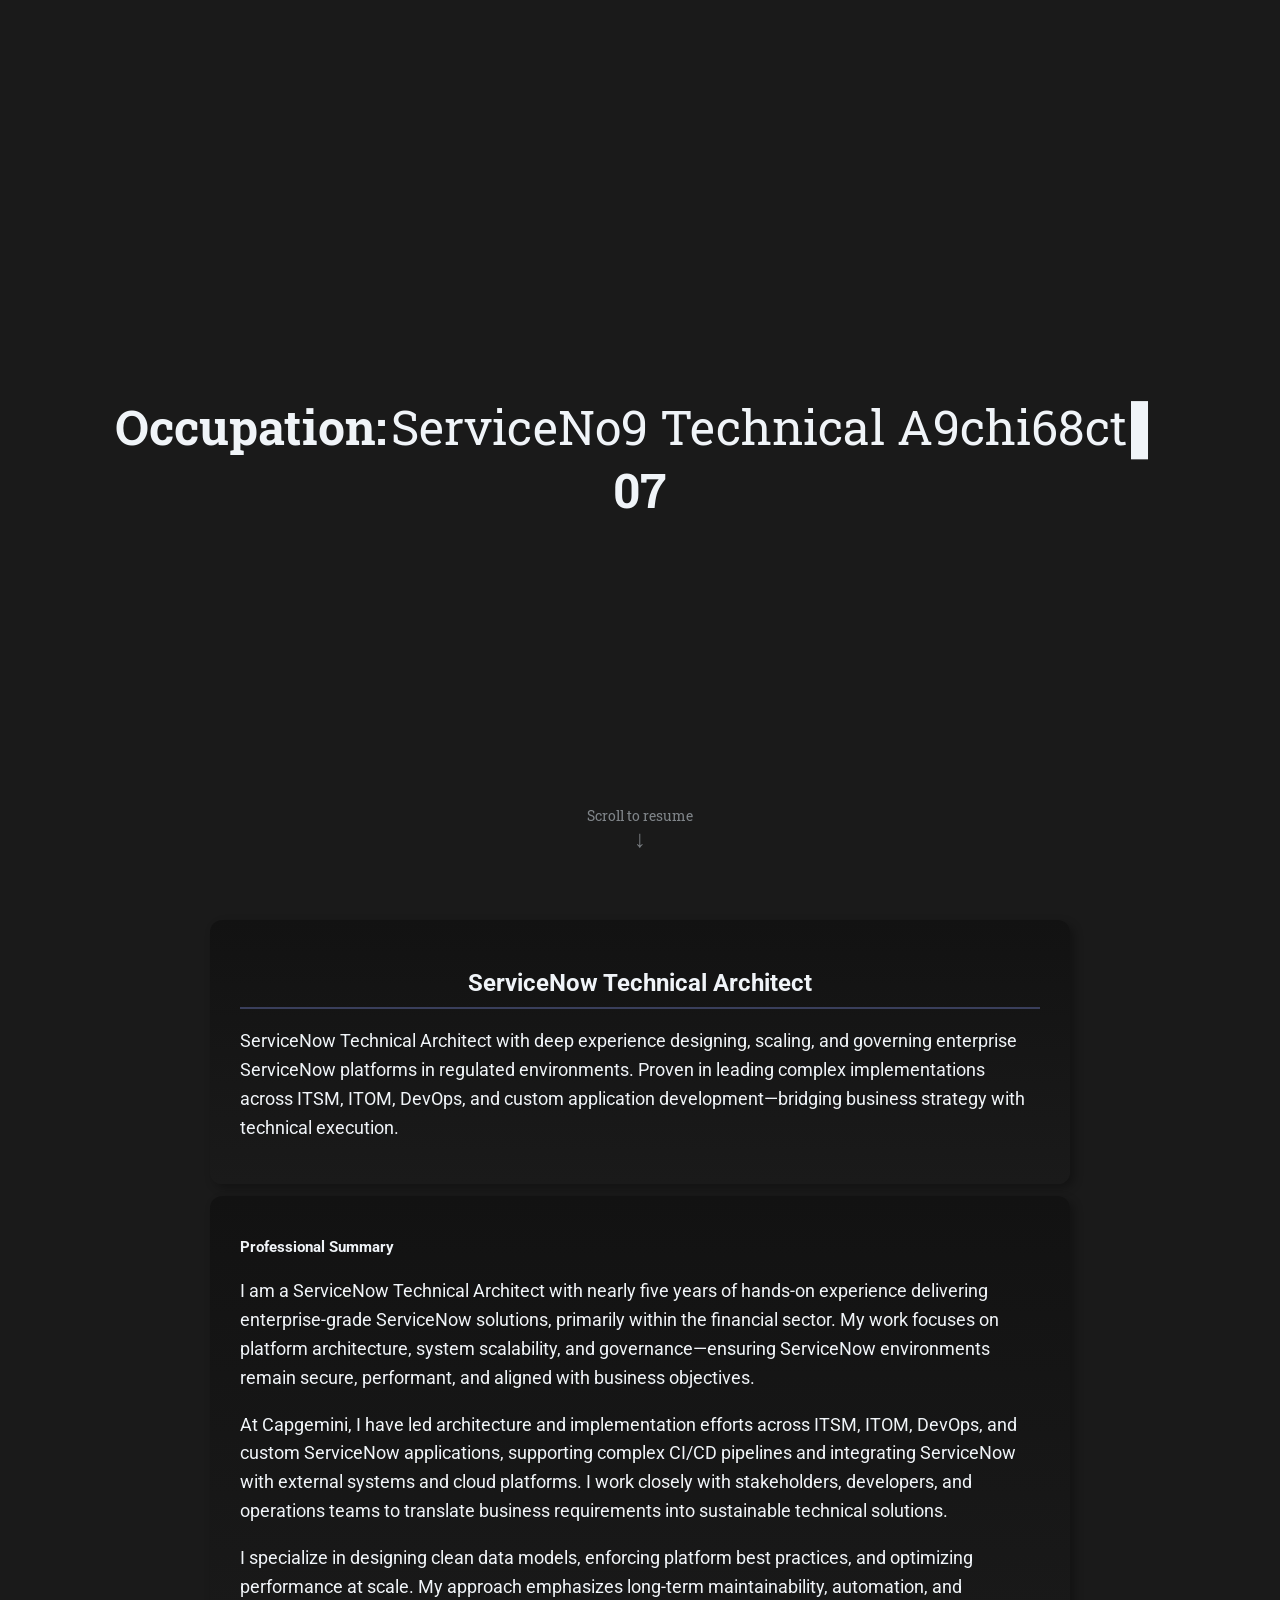
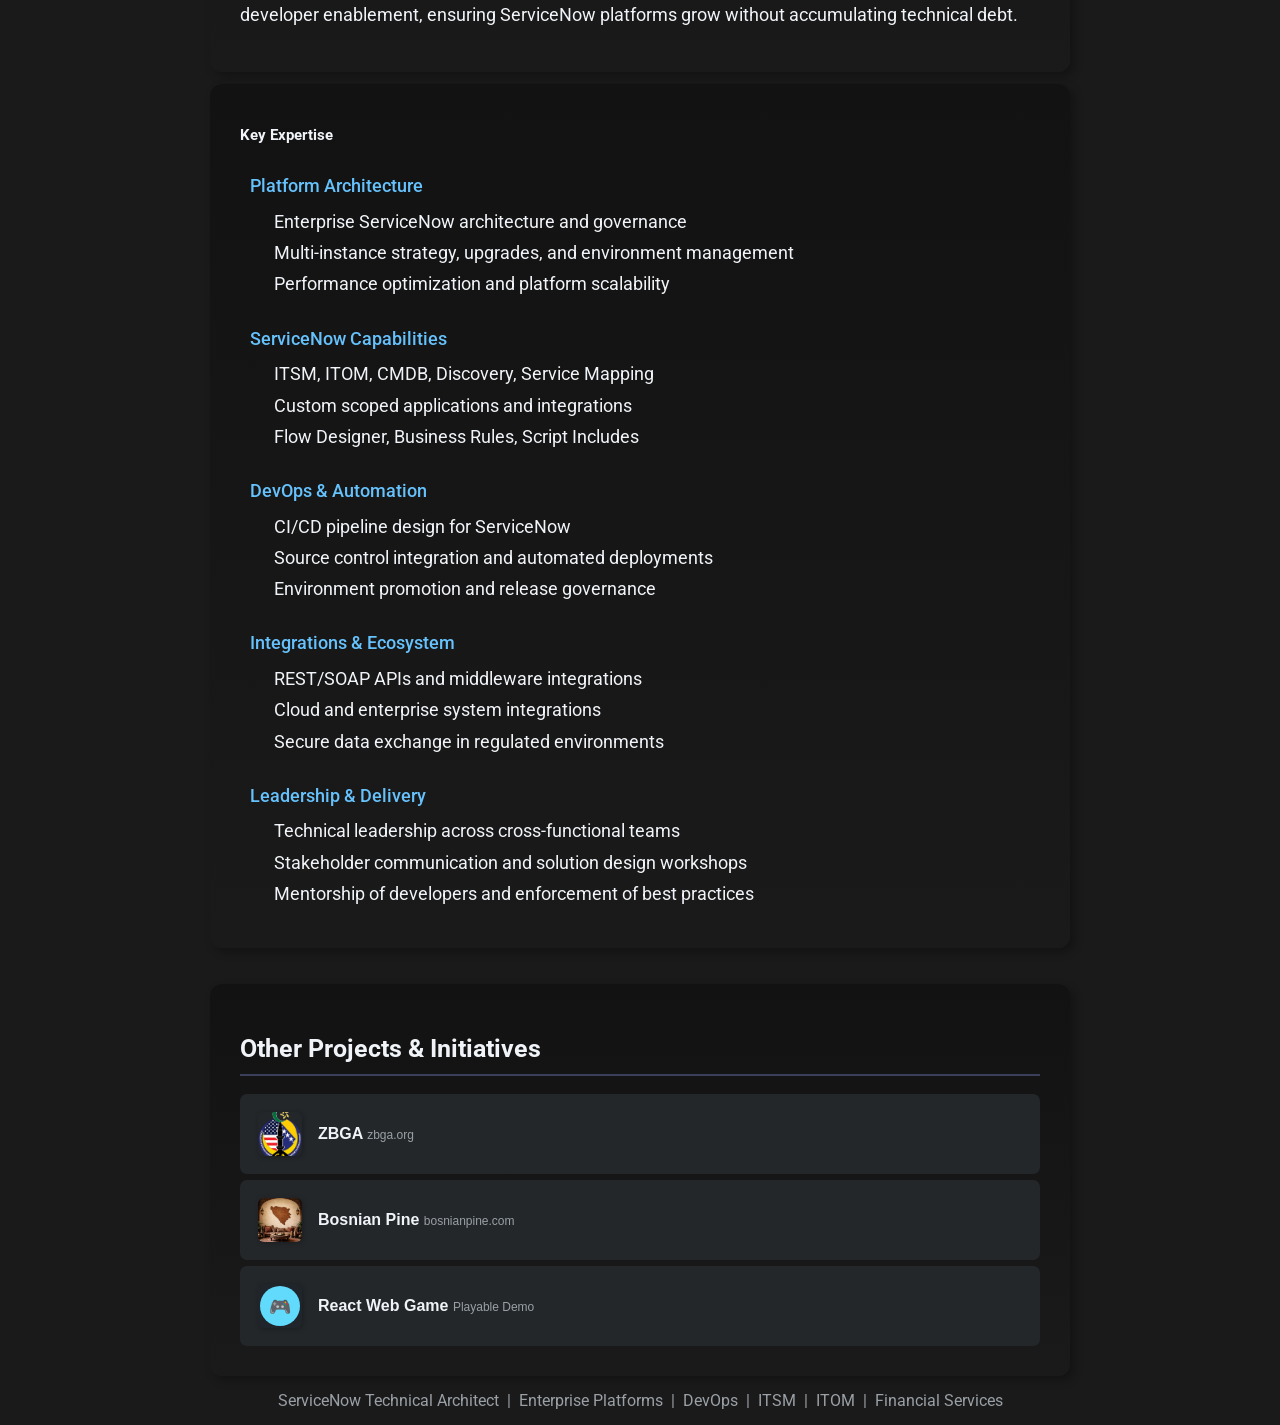
==== commit c83cdc00: "Refactor index.html for improved structure and content" ====
--- a/index.html
+++ b/index.html
@@ -144,6 +144,30 @@
     </ul>
     <a href="https://bosnianpine.com" target="_blank" rel="noopener" style="color:#66c2fd;">Visit bosnianpine.com</a>
   </div>
+
+<!-- React Web Game Project -->
+  <button class="collapsible" type="button" style="display: flex; align-items: center; gap: 16px;">
+    <svg viewBox="0 0 44 44" width="44" height="44" style="border-radius:6px; box-shadow:1px 1px 5px rgb(0,0,0,0.25);background:#20252c;" xmlns="http://www.w3.org/2000/svg"><circle cx="22" cy="22" r="20" fill="#61dafb"/><text x="50%" y="54%" text-anchor="middle" fill="#191c1e" font-size="18" font-family="Arial" dy=".3em">🎮</text></svg>
+    <span style="font-weight: bold; font-size:16px;">React Web Game <small style="font-size:12px; font-weight:normal; color:#9aa0a6;">Playable Demo</small></span>
+  </button>
+  <div class="content">
+    <iframe 
+      src="game/public/index.html" 
+      title="React Video Game" 
+      style="width: 100%; min-width: 180px; max-width: 100%; height:600px; border:0; border-radius:12px; background:#151b21;"
+      allowfullscreen
+      loading="lazy">
+    </iframe>
+    <p>
+      <b>Web Video Game App for iOS (React)</b> — I developed this fully responsive web app video game using React and deployed it as a progressive web application (PWA) for iOS devices. The game is touch optimized and leverages modern React hooks for state management and animation.
+    </p>
+    <ul>
+      <li><b>Role:</b> Game Developer, Designer</li>
+      <li><b>Tech Stack:</b> React, JavaScript (ES6+), HTML5 Canvas (or SVG), CSS Modules</li>
+      <li><b>Impact:</b> Built a native-feeling, installable game experience for iOS, easily maintainable and portable to Android or desktop browsers. Demonstrates modern React and game development skills.</li>
+    </ul>
+    <a href="game/public/index.html" target="_blank" rel="noopener" style="color:#66c2fd;">Launch in new tab</a>
+  </div>
 </section>
 
 <!-- Ultra-Short Footer Version -->
@@ -175,3 +199,4 @@
 
 
 
+
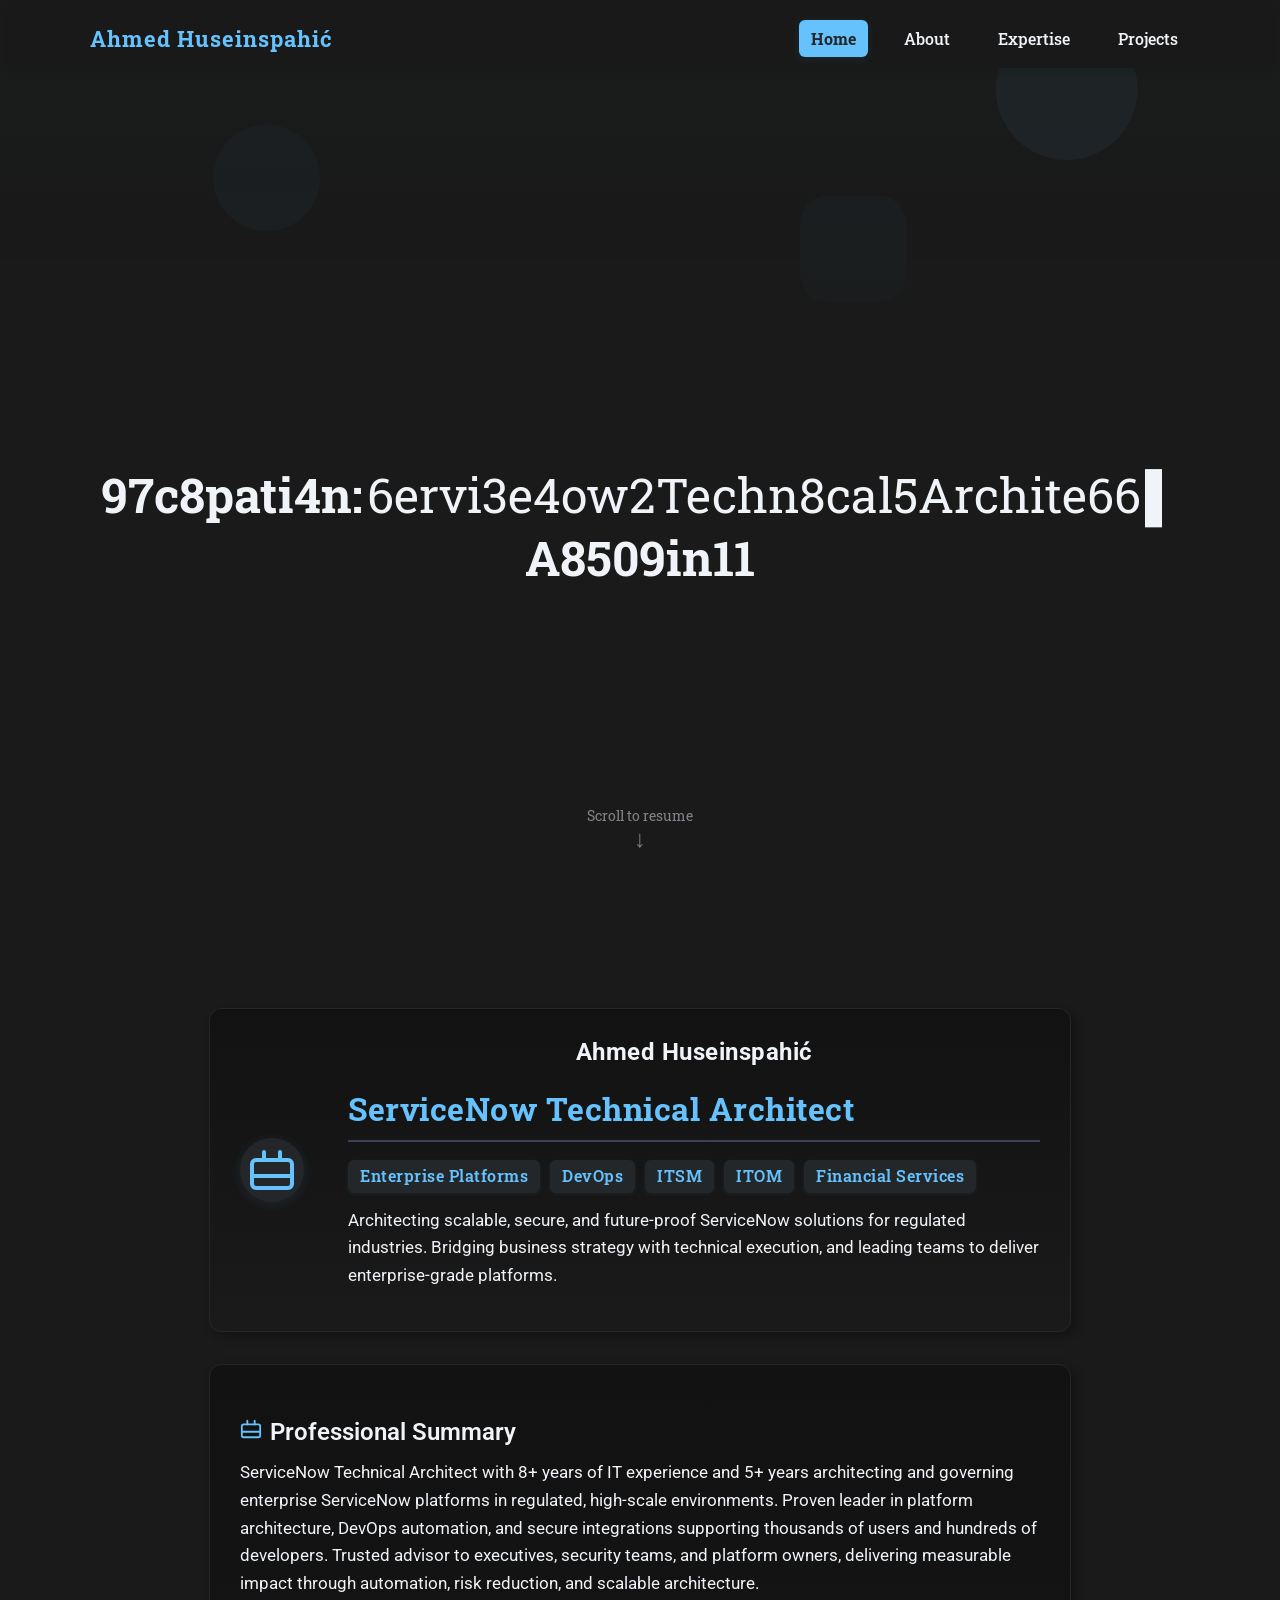
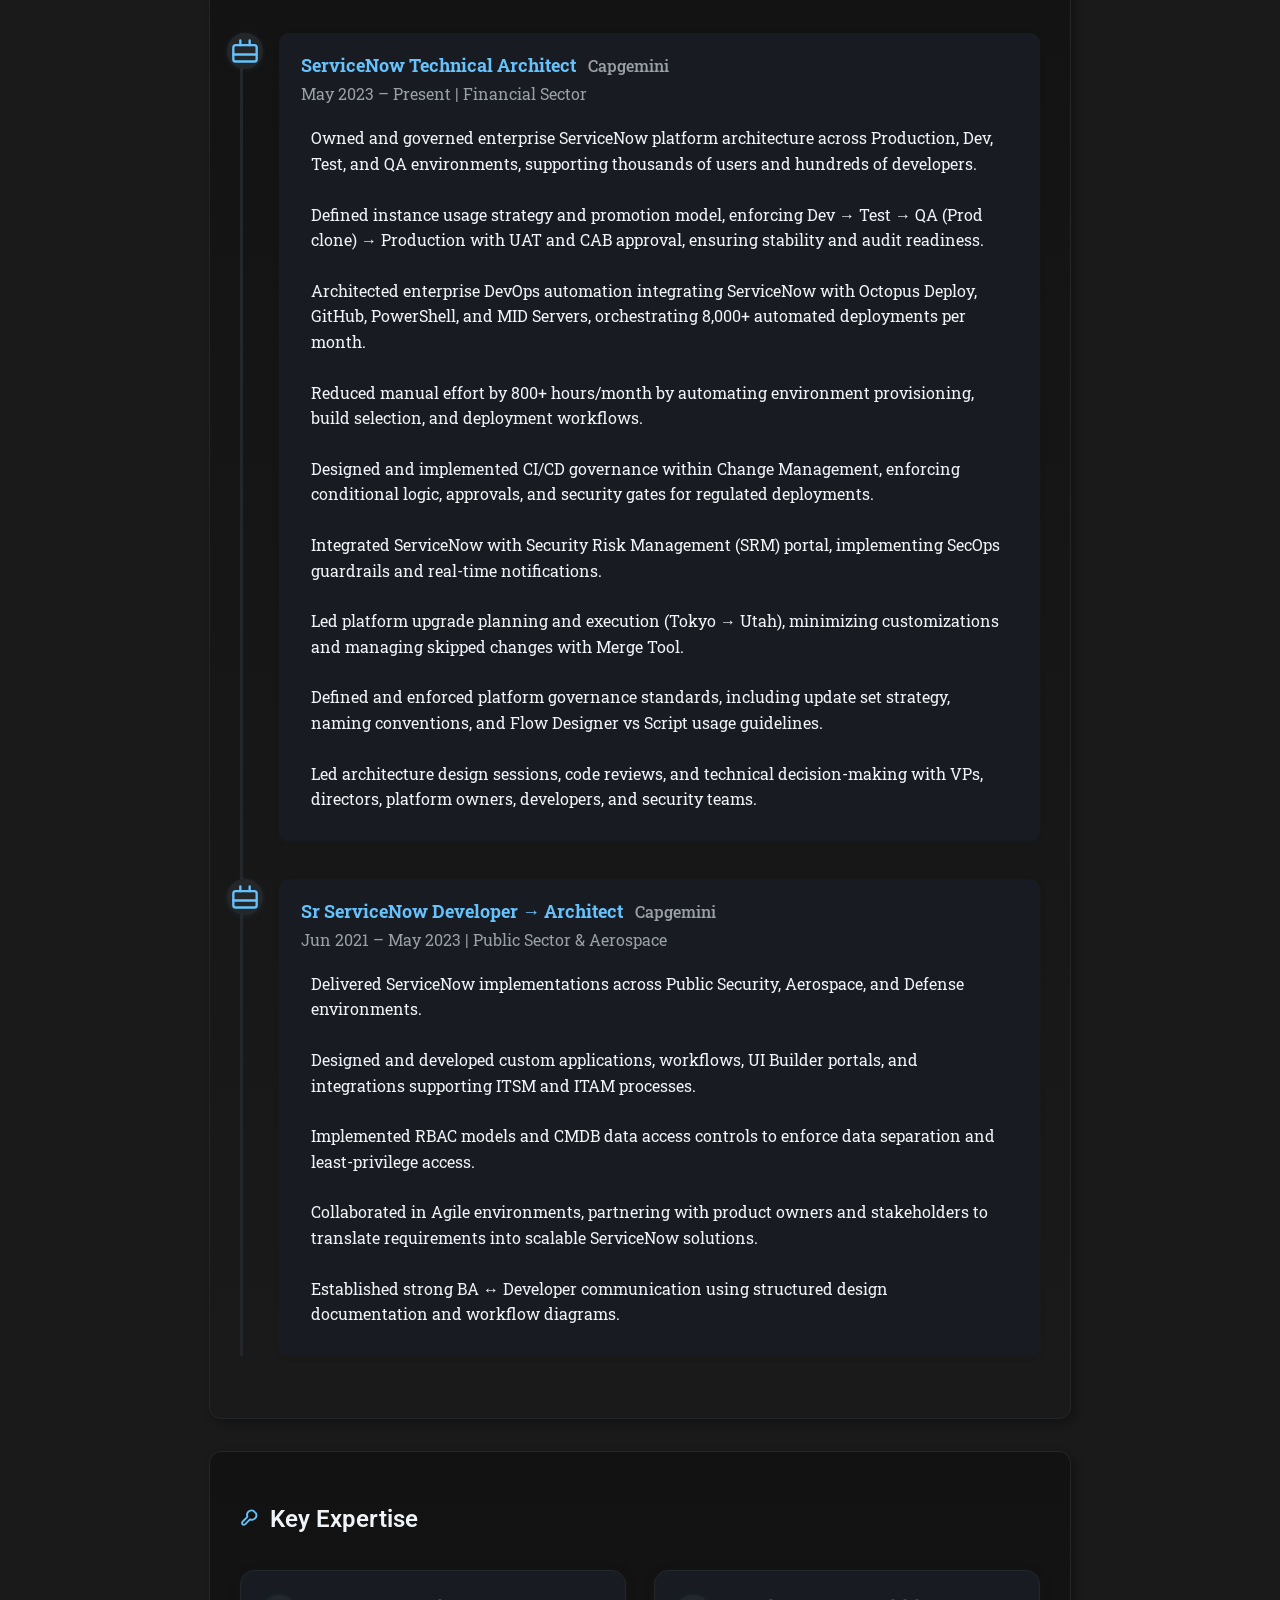
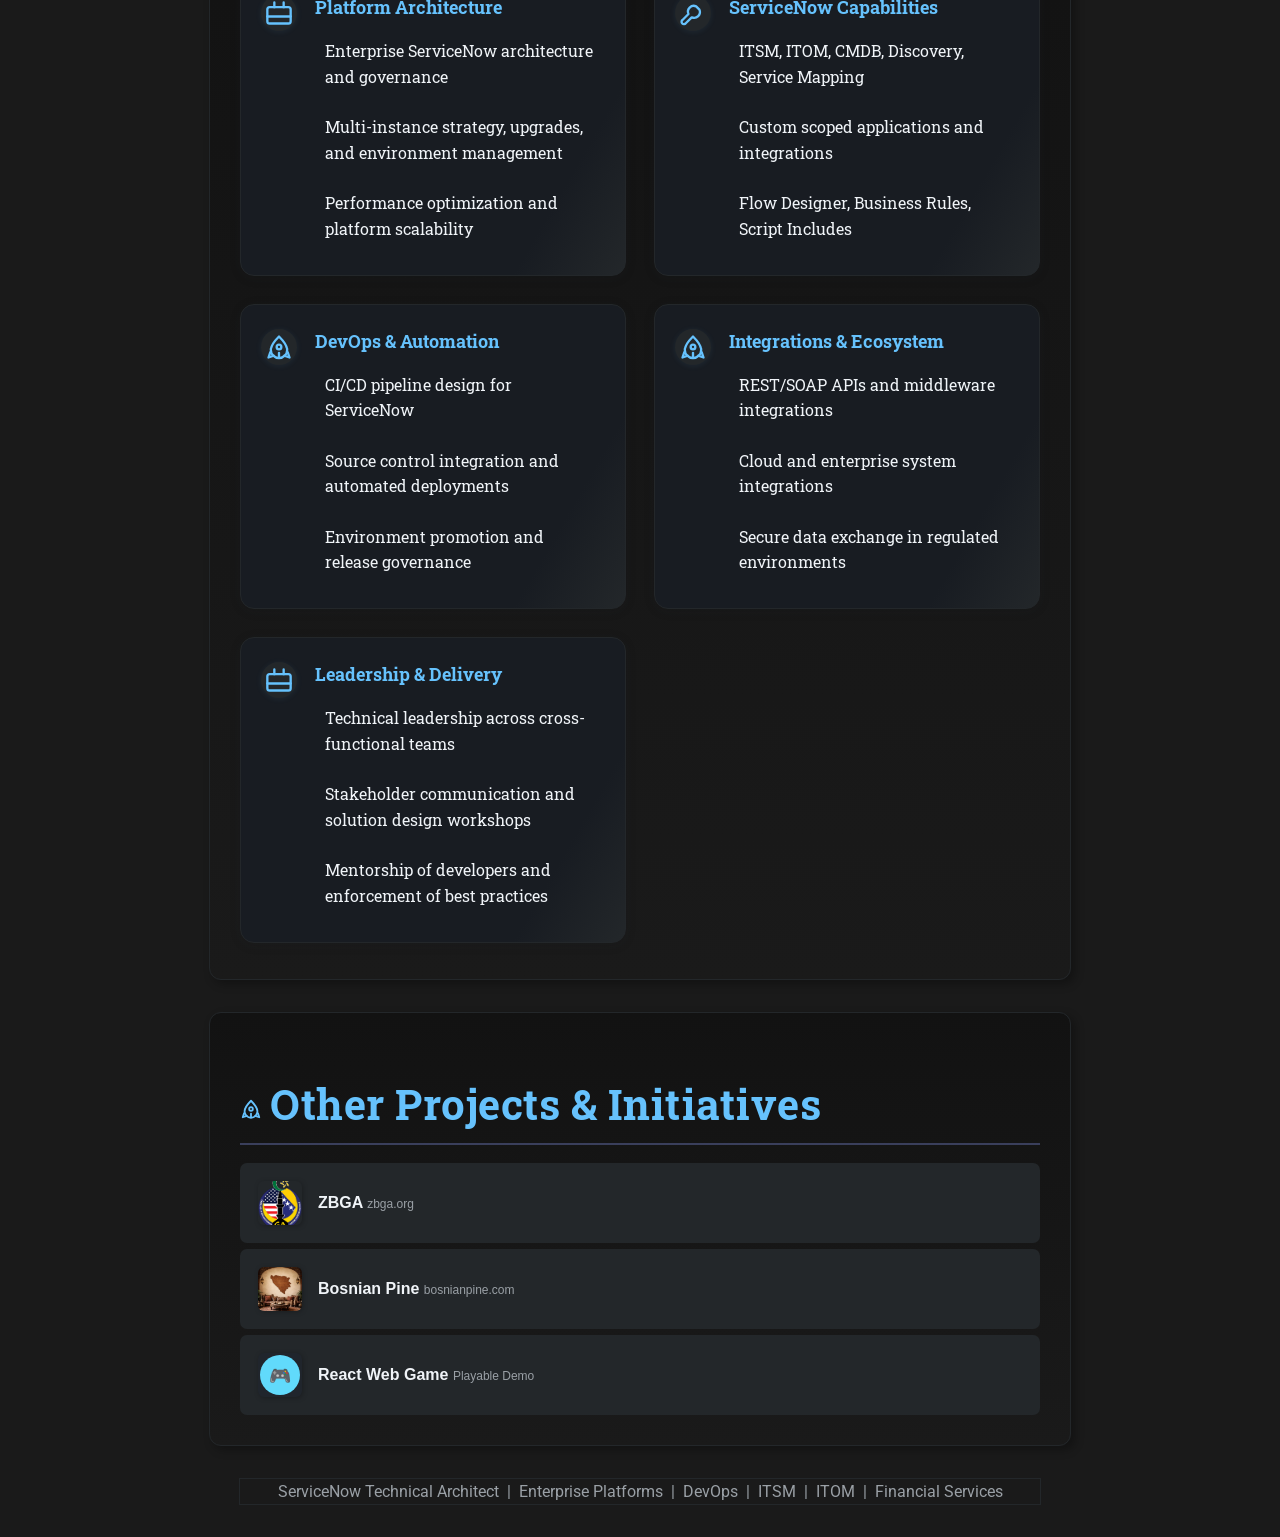
==== commit 876e44d1: "Upgraded Resume Website from VSC" ====
--- a/index.html
+++ b/index.html
@@ -1,3 +1,23 @@
+</section>
+
+<!-- Back to Top Button -->
+<button id="backToTop" aria-label="Back to top" title="Back to top">↑</button>
+</body>
+</html>
+<script>
+// Back to Top Button Logic
+const backToTop = document.getElementById('backToTop');
+window.addEventListener('scroll', function() {
+  if (window.scrollY > 300) {
+    backToTop.style.display = 'block';
+  } else {
+    backToTop.style.display = 'none';
+  }
+});
+backToTop.onclick = function() {
+  window.scrollTo({ top: 0, behavior: 'smooth' });
+};
+</script>
 <!DOCTYPE html>
 <html lang="en">
 <head>
@@ -12,6 +32,33 @@
     <link rel="stylesheet" href="Style.css">
 </head>
 <body>
+  <!-- Subtle SVG Background Pattern -->
+  <div class="background-pattern" aria-hidden="true">
+    <svg width="100%" height="100%" viewBox="0 0 1440 320" fill="none" xmlns="http://www.w3.org/2000/svg" style="position:absolute;top:0;left:0;z-index:0;pointer-events:none;">
+      <defs>
+        <linearGradient id="bg-grad" x1="0" y1="0" x2="0" y2="1">
+          <stop offset="0%" stop-color="#23272a" stop-opacity="0.18"/>
+          <stop offset="100%" stop-color="#181c22" stop-opacity="0.10"/>
+        </linearGradient>
+      </defs>
+      <rect width="1440" height="320" fill="url(#bg-grad)"/>
+      <circle cx="1200" cy="80" r="80" fill="#66c2fd" fill-opacity="0.07"/>
+      <circle cx="300" cy="180" r="60" fill="#66c2fd" fill-opacity="0.04"/>
+      <rect x="900" y="200" width="120" height="120" rx="32" fill="#66c2fd" fill-opacity="0.03"/>
+    </svg>
+  </div>
+  <!-- Sticky Navigation Bar -->
+  <nav class="navbar" aria-label="Main Navigation">
+    <div class="navbar-container">
+      <span class="navbar-logo">Ahmed Huseinspahić</span>
+      <ul class="navbar-links" role="menubar">
+        <li role="none"><a href="#Introduction" role="menuitem" tabindex="0">Home</a></li>
+        <li role="none"><a href="#ProfessionalSummary" role="menuitem" tabindex="0">About</a></li>
+        <li role="none"><a href="#KeyExpertise" role="menuitem" tabindex="0">Expertise</a></li>
+        <li role="none"><a href="#OtherProjects" role="menuitem" tabindex="0">Projects</a></li>
+      </ul>
+    </div>
+  </nav>
     <section id="Introduction" class="thisSection undim">
     <div class="introduction">
         <div class="occupationtext occupation-child"></div>
@@ -27,122 +74,231 @@
 </section>
 
 <!-- Hero / Intro Summary -->
-<section class="hero-summary resume-box unlax">
-  <h2 class="resumeName">ServiceNow Technical Architect</h2>
-  <p>
-    ServiceNow Technical Architect with deep experience designing, scaling, and governing enterprise ServiceNow platforms in regulated environments. Proven in leading complex implementations across ITSM, ITOM, DevOps, and custom application development—bridging business strategy with technical execution.
-  </p>
-</section>
+<section class="hero-summary resume-box unlax hero-architect">
+  <div class="hero-architect-content">
+    <div class="hero-architect-icon" aria-hidden="true"></div>
+    <div>
+      <h1 class="resumeName">Ahmed Huseinspahić</h1>
+      <h2 class="architect-title">ServiceNow Technical Architect</h2>
+      <p class="architect-summary">
+        <span class="architect-badge">Enterprise Platforms</span>
+        <span class="architect-badge">DevOps</span>
+        <span class="architect-badge">ITSM</span>
+        <span class="architect-badge">ITOM</span>
+        <span class="architect-badge">Financial Services</span>
+      </p>
+      <p class="architect-lead">
+        Architecting scalable, secure, and future-proof ServiceNow solutions for regulated industries. Bridging business strategy with technical execution, and leading teams to deliver enterprise-grade platforms.
+      </p>
+    </div>
+  </div>
+</section>
+<script src="scripts/lucide.js"></script>
+<script>
+// Inject Lucide SVG icons into section headers
+document.addEventListener('DOMContentLoaded', function() {
+  document.querySelectorAll('.lucide-icon[data-icon]').forEach(function(el) {
+    const icon = el.getAttribute('data-icon');
+    el.innerHTML = window.lucideIcon ? window.lucideIcon(icon, 22, '#66c2fd') : '';
+  });
+  // Hero architect icon
+  var heroIcon = document.querySelector('.hero-architect-icon');
+  if (heroIcon && window.lucideIcon) {
+    heroIcon.innerHTML = window.lucideIcon('briefcase', 48, '#66c2fd');
+  }
+});
+</script>
 
 <!-- Professional Summary (“About” Section) -->
-<section class="professional-summary resume-box unlax">
-  <h3>Professional Summary</h3>
-  <p>
-    I am a ServiceNow Technical Architect with nearly five years of hands-on experience delivering enterprise-grade ServiceNow solutions, primarily within the financial sector. My work focuses on platform architecture, system scalability, and governance—ensuring ServiceNow environments remain secure, performant, and aligned with business objectives.
-  </p>
-  <p>
-    At Capgemini, I have led architecture and implementation efforts across ITSM, ITOM, DevOps, and custom ServiceNow applications, supporting complex CI/CD pipelines and integrating ServiceNow with external systems and cloud platforms. I work closely with stakeholders, developers, and operations teams to translate business requirements into sustainable technical solutions.
-  </p>
-  <p>
-    I specialize in designing clean data models, enforcing platform best practices, and optimizing performance at scale. My approach emphasizes long-term maintainability, automation, and developer enablement, ensuring ServiceNow platforms grow without accumulating technical debt.
-  </p>
-</section>
+<section id="ProfessionalSummary" class="professional-summary resume-box unlax">
+  <h3><span class="lucide-icon" data-icon="briefcase" aria-hidden="true" style="margin-right:8px;"></span>Professional Summary</h3>
+  <div class="summary-lead">
+    ServiceNow Technical Architect with 8+ years of IT experience and 5+ years architecting and governing enterprise ServiceNow platforms in regulated, high-scale environments. Proven leader in platform architecture, DevOps automation, and secure integrations supporting thousands of users and hundreds of developers. Trusted advisor to executives, security teams, and platform owners, delivering measurable impact through automation, risk reduction, and scalable architecture.
+  </div>
+  <div class="timeline">
+    <div class="timeline-item">
+      <div class="timeline-icon" data-icon="briefcase"></div>
+      <div class="timeline-content">
+        <div class="timeline-title">ServiceNow Technical Architect <span class="timeline-company">Capgemini</span></div>
+        <div class="timeline-date">May 2023 – Present | Financial Sector</div>
+        <ul>
+          <li>Owned and governed enterprise ServiceNow platform architecture across Production, Dev, Test, and QA environments, supporting thousands of users and hundreds of developers.</li>
+          <li>Defined instance usage strategy and promotion model, enforcing Dev → Test → QA (Prod clone) → Production with UAT and CAB approval, ensuring stability and audit readiness.</li>
+          <li>Architected enterprise DevOps automation integrating ServiceNow with Octopus Deploy, GitHub, PowerShell, and MID Servers, orchestrating 8,000+ automated deployments per month.</li>
+          <li>Reduced manual effort by 800+ hours/month by automating environment provisioning, build selection, and deployment workflows.</li>
+          <li>Designed and implemented CI/CD governance within Change Management, enforcing conditional logic, approvals, and security gates for regulated deployments.</li>
+          <li>Integrated ServiceNow with Security Risk Management (SRM) portal, implementing SecOps guardrails and real-time notifications.</li>
+          <li>Led platform upgrade planning and execution (Tokyo → Utah), minimizing customizations and managing skipped changes with Merge Tool.</li>
+          <li>Defined and enforced platform governance standards, including update set strategy, naming conventions, and Flow Designer vs Script usage guidelines.</li>
+          <li>Led architecture design sessions, code reviews, and technical decision-making with VPs, directors, platform owners, developers, and security teams.</li>
+        </ul>
+      </div>
+    </div>
+    <div class="timeline-item">
+      <div class="timeline-icon" data-icon="briefcase"></div>
+      <div class="timeline-content">
+        <div class="timeline-title">Sr ServiceNow Developer → Architect <span class="timeline-company">Capgemini</span></div>
+        <div class="timeline-date">Jun 2021 – May 2023 | Public Sector & Aerospace</div>
+        <ul>
+          <li>Delivered ServiceNow implementations across Public Security, Aerospace, and Defense environments.</li>
+          <li>Designed and developed custom applications, workflows, UI Builder portals, and integrations supporting ITSM and ITAM processes.</li>
+          <li>Implemented RBAC models and CMDB data access controls to enforce data separation and least-privilege access.</li>
+          <li>Collaborated in Agile environments, partnering with product owners and stakeholders to translate requirements into scalable ServiceNow solutions.</li>
+          <li>Established strong BA ↔ Developer communication using structured design documentation and workflow diagrams.</li>
+        </ul>
+      </div>
+    </div>
+  </div>
+</section>
+<script>
+// Inject Lucide icons for timeline
+document.addEventListener('DOMContentLoaded', function() {
+  document.querySelectorAll('.timeline-icon[data-icon]').forEach(function(el) {
+    const icon = el.getAttribute('data-icon');
+    el.innerHTML = window.lucideIcon ? window.lucideIcon(icon, 28, '#66c2fd') : '';
+  });
+});
+</script>
 
 <!-- Key Expertise / Highlights -->
-<section class="key-expertise resume-box unlax">
-  <h3>Key Expertise</h3>
-  <ul class="experience-categories">
-    <li>
-      <span><b>Platform Architecture</b></span>
-      <ul>
-        <li>Enterprise ServiceNow architecture and governance</li>
-        <li>Multi-instance strategy, upgrades, and environment management</li>
-        <li>Performance optimization and platform scalability</li>
-      </ul>
-    </li>
-    <li>
-      <span><b>ServiceNow Capabilities</b></span>
-      <ul>
-        <li>ITSM, ITOM, CMDB, Discovery, Service Mapping</li>
-        <li>Custom scoped applications and integrations</li>
-        <li>Flow Designer, Business Rules, Script Includes</li>
-      </ul>
-    </li>
-    <li>
-      <span><b>DevOps & Automation</b></span>
-      <ul>
-        <li>CI/CD pipeline design for ServiceNow</li>
-        <li>Source control integration and automated deployments</li>
-        <li>Environment promotion and release governance</li>
-      </ul>
-    </li>
-    <li>
-      <span><b>Integrations & Ecosystem</b></span>
-      <ul>
-        <li>REST/SOAP APIs and middleware integrations</li>
-        <li>Cloud and enterprise system integrations</li>
-        <li>Secure data exchange in regulated environments</li>
-      </ul>
-    </li>
-    <li>
-      <span><b>Leadership & Delivery</b></span>
-      <ul>
-        <li>Technical leadership across cross-functional teams</li>
-        <li>Stakeholder communication and solution design workshops</li>
-        <li>Mentorship of developers and enforcement of best practices</li>
-      </ul>
-    </li>
-  </ul>
-</section>
-<section class="resume-box other-projects">
-  <h2>Other Projects & Initiatives</h2>
+<section id="KeyExpertise" class="key-expertise resume-box unlax">
+  <h3><span class="lucide-icon" data-icon="wrench" aria-hidden="true" style="margin-right:8px;"></span>Key Expertise</h3>
+  <div class="expertise-grid">
+    <div class="expertise-card">
+      <div class="expertise-icon" data-icon="briefcase"></div>
+      <div>
+        <div class="expertise-title">Platform Architecture</div>
+        <ul>
+          <li>Enterprise ServiceNow architecture and governance</li>
+          <li>Multi-instance strategy, upgrades, and environment management</li>
+          <li>Performance optimization and platform scalability</li>
+        </ul>
+      </div>
+    </div>
+    <div class="expertise-card">
+      <div class="expertise-icon" data-icon="wrench"></div>
+      <div>
+        <div class="expertise-title">ServiceNow Capabilities</div>
+        <ul>
+          <li>ITSM, ITOM, CMDB, Discovery, Service Mapping</li>
+          <li>Custom scoped applications and integrations</li>
+          <li>Flow Designer, Business Rules, Script Includes</li>
+        </ul>
+      </div>
+    </div>
+    <div class="expertise-card">
+      <div class="expertise-icon" data-icon="rocket"></div>
+      <div>
+        <div class="expertise-title">DevOps & Automation</div>
+        <ul>
+          <li>CI/CD pipeline design for ServiceNow</li>
+          <li>Source control integration and automated deployments</li>
+          <li>Environment promotion and release governance</li>
+        </ul>
+      </div>
+    </div>
+    <div class="expertise-card">
+      <div class="expertise-icon" data-icon="rocket"></div>
+      <div>
+        <div class="expertise-title">Integrations & Ecosystem</div>
+        <ul>
+          <li>REST/SOAP APIs and middleware integrations</li>
+          <li>Cloud and enterprise system integrations</li>
+          <li>Secure data exchange in regulated environments</li>
+        </ul>
+      </div>
+    </div>
+    <div class="expertise-card">
+      <div class="expertise-icon" data-icon="briefcase"></div>
+      <div>
+        <div class="expertise-title">Leadership & Delivery</div>
+        <ul>
+          <li>Technical leadership across cross-functional teams</li>
+          <li>Stakeholder communication and solution design workshops</li>
+          <li>Mentorship of developers and enforcement of best practices</li>
+        </ul>
+      </div>
+    </div>
+  </div>
+<script>
+// Inject Lucide icons for expertise cards
+document.addEventListener('DOMContentLoaded', function() {
+  document.querySelectorAll('.expertise-icon[data-icon]').forEach(function(el) {
+    const icon = el.getAttribute('data-icon');
+    el.innerHTML = window.lucideIcon ? window.lucideIcon(icon, 28, '#66c2fd') : '';
+  });
+});
+</script>
+</section>
+<section id="OtherProjects" class="resume-box other-projects">
+  <h2><span class="lucide-icon" data-icon="rocket" aria-hidden="true" style="margin-right:8px;"></span>Other Projects & Initiatives</h2>
 
   <!-- ZBGA Project -->
   <button class="collapsible" type="button" style="display: flex; align-items: center; gap: 16px;">
-    <img src="images/ZBGA/thumbnail_Logo-ZBGA.png" alt="ZBGA Logo" style="width:44px; height:44px; object-fit:cover; border-radius:6px; box-shadow:1px 1px 5px rgb(0,0,0,0.25);">
+    <img src="images/ZBGA/thumbnail_Logo-ZBGA.png" alt="ZBGA organization logo thumbnail" style="width:44px; height:44px; object-fit:cover; border-radius:6px; box-shadow:1px 1px 5px rgb(0,0,0,0.25);">
     <span style="font-weight: bold; font-size:16px;">ZBGA <small style="font-size:12px; font-weight:normal; color:#9aa0a6;">zbga.org</small></span>
   </button>
   <div class="content">
-    <div class="carousel" data-project="ZBGA">
-      <div class="carousel-frame">
-        <img class="carousel-image" src="images/ZBGA/thumbnail_Logo-ZBGA.png" alt="ZBGA Logo">
-      </div>
-      <button class="carousel-control left" type="button" tabindex="-1" aria-label="Previous Image">&lt;</button>
-      <button class="carousel-control right" type="button" tabindex="-1" aria-label="Next Image">&gt;</button>
-    </div>
-    <p>
-      <b>Website for Non-Profit Organization</b> — As a board member, I built <b>zbga.org</b> to serve the needs of the Bosnian-American community in Georgia. The website enables online donations, event registration, and membership management, reducing administrative overhead for the organization.
-    </p>
-    <ul>
-      <li><b>Role:</b> Board Member, Lead Developer</li>
-      <li><b>Tech Stack:</b> Ruby (backend), JavaScript (UI enhancements), Stripe API (donations/payments)</li>
-      <li><b>Impact:</b> Streamlined donation process, secure payment flows, and annual fee savings through custom payment integration over platform alternatives.</li>
-    </ul>
-    <a href="https://zbga.org" target="_blank" rel="noopener" style="color:#66c2fd;">Visit zbga.org</a>
+      <div class="carousel" data-project="ZBGA">
+        <div class="carousel-frame">
+          <img class="carousel-image" src="images/ZBGA/thumbnail_Logo-ZBGA.png" alt="ZBGA organization logo thumbnail">
+        </div>
+        <button class="carousel-control left" type="button" tabindex="-1" aria-label="Previous Image">&lt;</button>
+        <button class="carousel-control right" type="button" tabindex="-1" aria-label="Next Image">&gt;</button>
+      </div>
+      <div class="project-badges">
+        <span class="project-badge">Non-Profit</span>
+        <span class="project-badge">Board Member</span>
+        <span class="project-badge">Lead Developer</span>
+      </div>
+      <div class="project-stack">
+        <span class="stack-chip">Ruby</span>
+        <span class="stack-chip">JavaScript</span>
+        <span class="stack-chip">Stripe API</span>
+      </div>
+      <p class="project-description">
+        Built <b>zbga.org</b> to serve the Bosnian-American community in Georgia. The website enables online donations, event registration, and membership management, reducing administrative overhead for the organization.
+      </p>
+      <ul class="project-impact">
+        <li>Streamlined donation process and secure payment flows</li>
+        <li>Annual fee savings through custom payment integration</li>
+      </ul>
+      <a href="https://zbga.org" target="_blank" rel="noopener" class="project-link">Visit zbga.org</a>
   </div>
 
   <!-- Bosnian Pine Project -->
   <button class="collapsible" type="button" style="display: flex; align-items: center; gap: 16px;">
-    <img src="images/bosnianpine/BosnianPineThumbnail.png" alt="Bosnian Pine Thumbnail" style="width:44px; height:44px; object-fit:cover; border-radius:6px; box-shadow:1px 1px 5px rgb(0,0,0,0.25);">
+    <img src="images/bosnianpine/BosnianPineThumbnail.png" alt="Bosnian Pine e-commerce website thumbnail" style="width:44px; height:44px; object-fit:cover; border-radius:6px; box-shadow:1px 1px 5px rgb(0,0,0,0.25);">
     <span style="font-weight: bold; font-size:16px;">Bosnian Pine <small style="font-size:12px; font-weight:normal; color:#9aa0a6;">bosnianpine.com</small></span>
   </button>
   <div class="content">
-    <div class="carousel" data-project="BosnianPine">
-      <div class="carousel-frame">
-        <img class="carousel-image" src="images/bosnianpine/BosnianPineThumbnail.png" alt="Bosnian Pine Thumbnail">
-      </div>
-      <button class="carousel-control left" type="button" tabindex="-1" aria-label="Previous Image">&lt;</button>
-      <button class="carousel-control right" type="button" tabindex="-1" aria-label="Next Image">&gt;</button>
-    </div>
-    <p>
-      <b>Woodcraft E-Commerce Website</b> — I designed and launched <b>Bosnian Pine</b> as a niche e-commerce platform focused on high-quality, custom wooden products. The project features a responsive site, product gallery, online order management, secure payments, and customer communications.
-    </p>
-    <ul>
-      <li><b>Role:</b> Founder, Designer, Operator</li>
-      <li><b>Tech Stack:</b> PHP/WordPress, WooCommerce (storefront/cart), Stripe (payment processing)</li>
-      <li><b>Impact:</b> Enabled nationwide online sales for custom woodcraft, providing a unique channel for reaching heritage-focused and woodworking enthusiasts. Managed design, product photography, marketing, and fulfillment single-handedly.</li>
-    </ul>
-    <a href="https://bosnianpine.com" target="_blank" rel="noopener" style="color:#66c2fd;">Visit bosnianpine.com</a>
+      <div class="carousel" data-project="BosnianPine">
+        <div class="carousel-frame">
+          <img class="carousel-image" src="images/bosnianpine/BosnianPineThumbnail.png" alt="Bosnian Pine e-commerce website thumbnail">
+        </div>
+        <button class="carousel-control left" type="button" tabindex="-1" aria-label="Previous Image">&lt;</button>
+        <button class="carousel-control right" type="button" tabindex="-1" aria-label="Next Image">&gt;</button>
+      </div>
+      <div class="project-badges">
+        <span class="project-badge">E-Commerce</span>
+        <span class="project-badge">Founder</span>
+        <span class="project-badge">Designer</span>
+        <span class="project-badge">Operator</span>
+      </div>
+      <div class="project-stack">
+        <span class="stack-chip">PHP</span>
+        <span class="stack-chip">WordPress</span>
+        <span class="stack-chip">WooCommerce</span>
+        <span class="stack-chip">Stripe</span>
+      </div>
+      <p class="project-description">
+        Launched <b>Bosnian Pine</b> as a niche e-commerce platform for high-quality, custom wooden products. Features a responsive site, product gallery, online order management, secure payments, and customer communications.
+      </p>
+      <ul class="project-impact">
+        <li>Enabled nationwide online sales for custom woodcraft</li>
+        <li>Managed design, product photography, marketing, and fulfillment single-handedly</li>
+      </ul>
+      <a href="https://bosnianpine.com" target="_blank" rel="noopener" class="project-link">Visit bosnianpine.com</a>
   </div>
 
 <!-- React Web Game Project -->
@@ -158,15 +314,29 @@
       allowfullscreen
       loading="lazy">
     </iframe>
-    <p>
-      <b>Web Video Game App for iOS (React)</b> — I developed this fully responsive web app video game using React and deployed it as a progressive web application (PWA) for iOS devices. The game is touch optimized and leverages modern React hooks for state management and animation.
+    <div class="project-badges">
+      <span class="project-badge">Web Game</span>
+      <span class="project-badge">PWA</span>
+      <span class="project-badge">Touch Optimized</span>
+      <span class="project-badge">Designer</span>
+      <span class="project-badge">Developer</span>
+    </div>
+    <div class="project-stack">
+      <span class="stack-chip">React</span>
+      <span class="stack-chip">JavaScript (ES6+)</span>
+      <span class="stack-chip">HTML5 Canvas</span>
+      <span class="stack-chip">SVG</span>
+      <span class="stack-chip">CSS Modules</span>
+    </div>
+    <p class="project-description">
+      Developed a fully responsive web app video game using React, deployed as a progressive web application (PWA) for iOS. The game is touch optimized and leverages modern React hooks for state management and animation.
     </p>
-    <ul>
-      <li><b>Role:</b> Game Developer, Designer</li>
-      <li><b>Tech Stack:</b> React, JavaScript (ES6+), HTML5 Canvas (or SVG), CSS Modules</li>
-      <li><b>Impact:</b> Built a native-feeling, installable game experience for iOS, easily maintainable and portable to Android or desktop browsers. Demonstrates modern React and game development skills.</li>
+    <ul class="project-impact">
+      <li>Built a native-feeling, installable game experience for iOS</li>
+      <li>Easily maintainable and portable to Android or desktop browsers</li>
+      <li>Demonstrates modern React and game development skills</li>
     </ul>
-    <a href="game/public/index.html" target="_blank" rel="noopener" style="color:#66c2fd;">Launch in new tab</a>
+    <a href="game/public/index.html" target="_blank" rel="noopener" class="project-link">Launch in new tab</a>
   </div>
 </section>
 
@@ -176,10 +346,50 @@
 </footer>
 
 
+
 <script src="scripts/scramble.js"></script>
 <script src="scripts/hidescroll.js"></script>
 <script src="scripts/collapsible.js"></script>
-<script src="scripts/projectCarousels.js"></script>
+
+<script src="scripts/lucide.js"></script>
+<script>
+// Inject Lucide SVG icons into section headers
+document.addEventListener('DOMContentLoaded', function() {
+  document.querySelectorAll('.lucide-icon[data-icon]').forEach(function(el) {
+    const icon = el.getAttribute('data-icon');
+    el.innerHTML = window.lucideIcon ? window.lucideIcon(icon, 22, '#66c2fd') : '';
+  });
+});
+</script>
+
+<!-- Scrollspy for Navbar Highlighting -->
+<script>
+  document.addEventListener('DOMContentLoaded', function() {
+    const sections = [
+      document.getElementById('Introduction'),
+      document.getElementById('ProfessionalSummary'),
+      document.getElementById('KeyExpertise'),
+      document.getElementById('OtherProjects')
+    ];
+    const navLinks = document.querySelectorAll('.navbar-links a');
+    function onScroll() {
+      let scrollPos = window.scrollY || window.pageYOffset;
+      let offset = 80;
+      let found = false;
+      for (let i = sections.length - 1; i >= 0; i--) {
+        if (sections[i] && sections[i].offsetTop - offset <= scrollPos) {
+          navLinks.forEach(link => link.classList.remove('active'));
+          if (navLinks[i]) navLinks[i].classList.add('active');
+          found = true;
+          break;
+        }
+      }
+      if (!found) navLinks.forEach(link => link.classList.remove('active'));
+    }
+    window.addEventListener('scroll', onScroll);
+    onScroll();
+  });
+</script>
 
 </body>
 </html>
--- a/Style.css
+++ b/Style.css
@@ -1,3 +1,465 @@
+/* ====== Subtle SVG Background Pattern ====== */
+.background-pattern {
+    position: fixed;
+    top: 0;
+    left: 0;
+    width: 100vw;
+    height: 320px;
+    z-index: 0;
+    pointer-events: none;
+    opacity: 0.7;
+}
+
+body {
+    position: relative;
+    z-index: 1;
+}
+
+/* ====== Modern Section Divider ====== */
+.section-divider {
+    width: 100%;
+    height: 36px;
+    background: linear-gradient(90deg, rgba(102,194,253,0.04) 0%, rgba(24,28,34,0.0) 100%);
+    border: none;
+    margin: 0 auto 0 auto;
+    z-index: 1;
+}
+
+@media (max-width: 700px) {
+    .background-pattern {
+        height: 160px;
+    }
+    .section-divider {
+        height: 18px;
+    }
+}
+/* ====== Timeline Modern Layout ====== */
+.timeline {
+    position: relative;
+    margin: 36px 0 0 0;
+    padding-left: 18px;
+    border-left: 3px solid #23272a;
+}
+.timeline-item {
+    position: relative;
+    margin-bottom: 38px;
+    padding-left: 18px;
+}
+.timeline-icon {
+    position: absolute;
+    left: -34px;
+    top: 0;
+    background: #23272a;
+    border-radius: 50%;
+    width: 36px;
+    height: 36px;
+    display: flex;
+    align-items: center;
+    justify-content: center;
+    box-shadow: 0 1px 6px rgba(102,194,253,0.08);
+    z-index: 2;
+}
+.timeline-content {
+    background: #181c22;
+    border-radius: 10px;
+    box-shadow: 0 1px 6px rgba(30,40,50,0.08);
+    padding: 18px 22px 14px 22px;
+    color: #F0F4F8;
+    margin-left: 0;
+}
+.timeline-title {
+    font-size: 1.13rem;
+    color: #66c2fd;
+    font-family: 'Roboto Slab', Arial, sans-serif;
+    font-weight: 700;
+    margin-bottom: 2px;
+}
+.timeline-company {
+    color: #9aa0a6;
+    font-size: 1rem;
+    font-weight: 500;
+    margin-left: 8px;
+}
+.timeline-date {
+    color: #9aa0a6;
+    font-size: 0.98rem;
+    margin-bottom: 8px;
+}
+.timeline-content ul {
+    margin: 0;
+    padding-left: 18px;
+    color: #F0F4F8;
+    font-size: 1rem;
+    line-height: 1.6;
+}
+.timeline-content li {
+    margin-bottom: 4px;
+}
+.summary-lead {
+    font-size: 1.08rem;
+    color: #F0F4F8;
+    margin-bottom: 18px;
+    font-family: 'Roboto', Arial, sans-serif;
+    line-height: 1.6;
+}
+@media (max-width: 700px) {
+    .timeline {
+        padding-left: 0;
+        border-left: none;
+    }
+    .timeline-item {
+        padding-left: 0;
+    }
+    .timeline-icon {
+        left: -2px;
+        width: 32px;
+        height: 32px;
+    }
+    .timeline-content {
+        padding: 12px 8px 10px 8px;
+    }
+}
+/* ====== Project Badges & Stack Chips ====== */
+.project-badges {
+    margin: 10px 0 4px 0;
+    display: flex;
+    flex-wrap: wrap;
+    gap: 8px;
+}
+.project-badge {
+    background: #23272a;
+    color: #66c2fd;
+    font-size: 0.93rem;
+    font-weight: 600;
+    border-radius: 6px;
+    padding: 3px 10px;
+    letter-spacing: 0.3px;
+    box-shadow: 0 1px 4px rgba(102,194,253,0.08);
+}
+.project-stack {
+    margin-bottom: 8px;
+    display: flex;
+    flex-wrap: wrap;
+    gap: 6px;
+}
+.stack-chip {
+    background: #181c22;
+    color: #F0F4F8;
+    font-size: 0.92rem;
+    border-radius: 5px;
+    padding: 2px 8px;
+    margin-right: 2px;
+    margin-bottom: 2px;
+    font-weight: 500;
+    box-shadow: 0 1px 3px rgba(30,40,50,0.08);
+}
+.project-description {
+    color: #F0F4F8;
+    margin: 8px 0 6px 0;
+    font-size: 1.04rem;
+    line-height: 1.5;
+}
+.project-impact {
+    color: #9aa0a6;
+    font-size: 0.98rem;
+    margin-bottom: 8px;
+    margin-top: 0;
+    padding-left: 18px;
+}
+.project-link {
+    color: #66c2fd;
+    font-weight: 600;
+    text-decoration: none;
+    transition: color 0.2s;
+}
+.project-link:hover, .project-link:focus {
+    color: #F0F4F8;
+    text-decoration: underline;
+}
+/* ====== Expertise Grid Modern Layout ====== */
+.expertise-grid {
+    display: grid;
+    grid-template-columns: repeat(auto-fit, minmax(260px, 1fr));
+    gap: 28px;
+    margin: 32px 0 12px 0;
+}
+.expertise-card {
+    background: linear-gradient(120deg, #181c22 80%, #23272a 100%);
+    border-radius: 14px;
+    box-shadow: 0 2px 12px rgba(30,40,50,0.10);
+    border: 1.5px solid #23272a;
+    padding: 22px 20px 18px 20px;
+    display: flex;
+    align-items: flex-start;
+    gap: 18px;
+    min-height: 160px;
+    transition: box-shadow 0.2s;
+}
+.expertise-card:hover {
+    box-shadow: 0 6px 24px rgba(102,194,253,0.10);
+}
+.expertise-icon {
+    min-width: 36px;
+    min-height: 36px;
+    display: flex;
+    align-items: center;
+    justify-content: center;
+    background: #23272a;
+    border-radius: 50%;
+    box-shadow: 0 1px 6px rgba(102,194,253,0.08);
+    margin-top: 2px;
+}
+.expertise-title {
+    font-size: 1.13rem;
+    color: #66c2fd;
+    font-family: 'Roboto Slab', Arial, sans-serif;
+    font-weight: 700;
+    margin-bottom: 6px;
+}
+.expertise-card ul {
+    margin: 0;
+    padding-left: 18px;
+    color: #F0F4F8;
+    font-size: 1rem;
+    line-height: 1.6;
+}
+.expertise-card li {
+    margin-bottom: 4px;
+    position: relative;
+    padding-left: 0.5em;
+}
+@media (max-width: 700px) {
+    .expertise-grid {
+        grid-template-columns: 1fr;
+        gap: 16px;
+    }
+    .expertise-card {
+        padding: 14px 8px 12px 8px;
+        min-height: 120px;
+    }
+}
+/* ====== Hero Architect Modern Card ====== */
+.hero-architect {
+    background: linear-gradient(120deg, #181c22 70%, #23272a 100%);
+    box-shadow: 0 8px 32px rgba(30,40,50,0.18), 0 1.5px 6px rgba(0,0,0,0.10);
+    border: 2px solid #23272a;
+    border-radius: 18px;
+    padding: 40px 36px 32px 36px;
+    margin-top: 36px !important;
+    margin-bottom: 36px !important;
+    max-width: 900px;
+    display: flex;
+    align-items: center;
+    justify-content: center;
+}
+.hero-architect-content {
+    display: flex;
+    align-items: center;
+    gap: 32px;
+}
+.hero-architect-icon {
+    min-width: 64px;
+    min-height: 64px;
+    display: flex;
+    align-items: center;
+    justify-content: center;
+    background: #23272a;
+    border-radius: 50%;
+    box-shadow: 0 2px 12px rgba(102,194,253,0.10);
+    margin-right: 12px;
+}
+.architect-title {
+    font-size: clamp(1.3rem, 3vw, 2rem);
+    color: #66c2fd;
+    font-family: 'Roboto Slab', Arial, sans-serif;
+    font-weight: 700;
+    margin-bottom: 8px;
+    margin-top: 0;
+}
+.resumeName {
+    font-size: clamp(1.6rem, 4vw, 2.4rem);
+    color: #F0F4F8;
+    font-family: 'Roboto Slab', Arial, sans-serif;
+    font-weight: 700;
+    margin-bottom: 0px;
+    margin-top: 0;
+}
+.architect-summary {
+    margin: 12px 0 8px 0;
+}
+.architect-badge {
+    display: inline-block;
+    background: #23272a;
+    color: #66c2fd;
+    font-size: 0.98rem;
+    font-weight: 600;
+    border-radius: 6px;
+    padding: 4px 12px;
+    margin: 0 6px 6px 0;
+    letter-spacing: 0.5px;
+    box-shadow: 0 1px 4px rgba(102,194,253,0.08);
+}
+.architect-lead {
+    color: #F0F4F8;
+    font-size: 1.08rem;
+    margin-top: 8px;
+    font-family: 'Roboto', Arial, sans-serif;
+    line-height: 1.6;
+}
+@media (max-width: 700px) {
+    .hero-architect-content {
+        flex-direction: column;
+        gap: 16px;
+        align-items: flex-start;
+    }
+    .hero-architect {
+        padding: 18px 6vw 18px 6vw;
+    }
+    .hero-architect-icon {
+        margin-right: 0;
+        margin-bottom: 8px;
+    }
+}
+/* ====== Accessibility: Focus States ====== */
+a:focus, .btn:focus, .collapsible:focus, #backToTop:focus {
+    outline: 2.5px solid #66c2fd;
+    outline-offset: 2px;
+    box-shadow: 0 0 0 3px rgba(102,194,253,0.18);
+    z-index: 3001;
+}
+/* ====== Back to Top Button ====== */
+#backToTop {
+    display: none;
+    position: fixed;
+    bottom: 32px;
+    right: 32px;
+    z-index: 3000;
+    background: #23272a;
+    color: #66c2fd;
+    border: none;
+    border-radius: 50%;
+    width: 48px;
+    height: 48px;
+    font-size: 2rem;
+    font-weight: 700;
+    box-shadow: 0 4px 16px rgba(30,40,50,0.18);
+    cursor: pointer;
+    opacity: 0.85;
+    transition: background 0.2s, color 0.2s, opacity 0.2s;
+}
+#backToTop:hover, #backToTop:focus {
+    background: #66c2fd;
+    color: #23272a;
+    opacity: 1;
+}
+.navbar-links a.active {
+    background: #66c2fd;
+    color: #23272a !important;
+    font-weight: 700;
+    box-shadow: 0 2px 8px rgba(102,194,253,0.10);
+    transition: background 0.2s, color 0.2s;
+}
+/* ====== Section Fade-in Animation ====== */
+.resume-box, .hero-summary, .professional-summary, .key-expertise, .other-projects {
+    opacity: 0;
+    transform: translateY(32px);
+    animation: fadeInSection 0.9s cubic-bezier(0.23, 1, 0.32, 1) forwards;
+    animation-delay: 0.2s;
+}
+@keyframes fadeInSection {
+    to {
+        opacity: 1;
+        transform: none;
+    }
+}
+
+/* Subtle link hover effect */
+a {
+    transition: color 0.2s, text-decoration 0.2s;
+}
+a:hover, a:focus {
+    color: #66c2fd;
+    text-decoration: underline;
+}
+/* ====== Modern Sticky Navbar ====== */
+.navbar {
+    position: sticky;
+    top: 0;
+    width: 100%;
+    background: rgba(26, 26, 26, 0.98);
+    box-shadow: 0 2px 12px rgba(0,0,0,0.12);
+    z-index: 2000;
+    padding: 0;
+    margin-bottom: 8px;
+    transition: background 0.3s;
+}
+.navbar-container {
+    display: flex;
+    align-items: center;
+    justify-content: space-between;
+    max-width: 1100px;
+    margin: 0 auto;
+    padding: 0 32px;
+    height: 60px;
+}
+.navbar-logo {
+    font-family: 'Roboto Slab', Arial, sans-serif;
+    font-size: 1.4rem;
+    font-weight: 700;
+    color: #66c2fd;
+    letter-spacing: 1px;
+}
+.navbar-links {
+    display: flex;
+    gap: 24px;
+    list-style: none;
+    margin: 0;
+    padding: 0;
+}
+.navbar-links li {
+    display: inline-block;
+}
+.navbar-links a {
+    color: #F0F4F8;
+    text-decoration: none;
+    font-size: 1rem;
+    font-weight: 500;
+    padding: 8px 12px;
+    border-radius: 6px;
+    transition: background 0.2s, color 0.2s;
+}
+.navbar-links a:hover, .navbar-links a:focus {
+    background: #23272a;
+    color: #66c2fd;
+}
+
+@media (max-width: 700px) {
+    .navbar-container {
+        flex-direction: column;
+        height: auto;
+        padding: 0 8px;
+    }
+    .navbar-links {
+        gap: 10px;
+    }
+    .navbar-logo {
+        font-size: 1.1rem;
+        margin-bottom: 4px;
+    }
+}
+
+/* ====== Section Separation Enhancements ====== */
+.resume-box, .hero-summary, .professional-summary, .key-expertise, .other-projects {
+    margin-top: 32px !important;
+    margin-bottom: 32px !important;
+    box-shadow: 0 4px 24px rgba(30,40,50,0.10), 0 1.5px 6px rgba(0,0,0,0.10);
+    border: 1.5px solid #23272a;
+}
+
+/* Add smooth scrolling for anchor links */
+html {
+    scroll-behavior: smooth;
+}
 body {
     background-color: #1A1A1A;
     font-family: 'Roboto Slab', Arial, sans-serif;
@@ -22,15 +484,27 @@
 }
 
 /* ====== Headings ====== */
-h2, h1 {
-    font-size: 25px;
+/* Modernized Headings */
+h1, h2 {
+    font-size: clamp(2rem, 4vw, 2.6rem);
+    color: #66c2fd;
+    font-family: 'Roboto Slab', Arial, sans-serif;
+    font-weight: 700;
+    margin-bottom: 12px;
+    letter-spacing: 0.5px;
 }
 h3 {
-    font-size: 15px;
-    color: #1d2124;
+    font-size: clamp(1.2rem, 2.5vw, 1.5rem);
+    color: #F0F4F8;
+    font-family: 'Roboto', Arial, sans-serif;
+    font-weight: 600;
+    margin-bottom: 8px;
 }
 h4 {
-    font-size: 15px;
+    font-size: 1.1rem;
+    color: #F0F4F8;
+    font-family: 'Roboto', Arial, sans-serif;
+    font-weight: 500;
 }
 .resume-box h1, .resume-box h2, .resume-box h3, .resume-box h4,
 .resume-box p, .resume-box li {
@@ -118,9 +592,10 @@
 }
 
 .resume-box h2 {
-    color: #F0F4F8;
+    color: #66c2fd;
     border-bottom: 2px solid #3A3F5C;
     padding-bottom: 5px;
+    margin-bottom: 18px;
 }
 
 /* ====== Experience Categories + Highlights ====== */
@@ -241,23 +716,32 @@
     right: 0px;
 }
 
-/* Collapsible Buttons & Content */
+/* Collapsible Buttons & Content Modernized */
 .btn {
     border: none;
     outline: none;
-    padding: 12px 16px;
-    background-color: #00000013;
+    padding: 12px 20px;
+    background: linear-gradient(90deg, #23272a 60%, #1A1A1A 100%);
+    color: #F0F4F8;
+    border-radius: 6px;
     cursor: pointer;
-}
-.btn:hover {
-    background-color: #007bff40;
+    font-size: 1rem;
+    font-weight: 500;
+    box-shadow: 0 2px 8px rgba(0,0,0,0.10);
+    transition: background 0.2s, color 0.2s, box-shadow 0.2s;
+}
+.btn:hover, .btn:focus {
+    background: #66c2fd;
+    color: #23272a;
+    box-shadow: 0 4px 16px rgba(102,194,253,0.10);
 }
 .btn.active {
-    background-color: #666;
-    color: white;
+    background: #23272a;
+    color: #66c2fd;
 }
 .collapsible {
-    background-color: #1A1A1A;
+    background: #23272a;
+    color: #F0F4F8;
     cursor: pointer;
     padding: 18px;
     width: 100%;
@@ -265,15 +749,22 @@
     text-align: left;
     outline: none;
     font-size: clamp(15px, 2.5vw, 18px);
-}
-.active, .collapsible:hover {
-    background-color: #1A1A1A;
+    border-radius: 7px;
+    margin-bottom: 6px;
+    transition: background 0.2s, color 0.2s;
+}
+.collapsible:hover, .collapsible.active {
+    background: #66c2fd;
+    color: #23272a;
 }
 .content {
     padding: 0 18px;
     max-height: 0;
     overflow: hidden;
-    transition: max-height 0.2s ease-out;
+    transition: max-height 0.3s ease-out, padding 0.3s;
+    background: #191c1e;
+    border-radius: 0 0 6px 6px;
+    color: #F0F4F8;
 }
 
 /* Work Experience */
@@ -506,6 +997,19 @@
 .carousel-control:hover {
     background: #66c2fd;
     color: #23272a;
+}
+
+/* Add to your stylesheet or keep at end for specificity */
+.other-projects iframe {
+  width: 100%;
+  height: 600px;
+  min-width: 180px;
+  max-width: 100%;
+  border: 0;
+  border-radius: 12px;
+  background: #151b21;
+  display: block;
+  margin: 0 auto 18px auto;
 }
 
 /* ========== MOBILE OVERRIDES ========== */
@@ -593,4 +1097,12 @@
         width: 36px !important;
         height: 36px !important;
     }
-}
+    
+    .other-projects iframe {
+    height: 62vw; /* for mobile responsiveness, stays tall */
+    min-height: 280px;
+    max-height: 72vw;
+  }
+}
+}
+
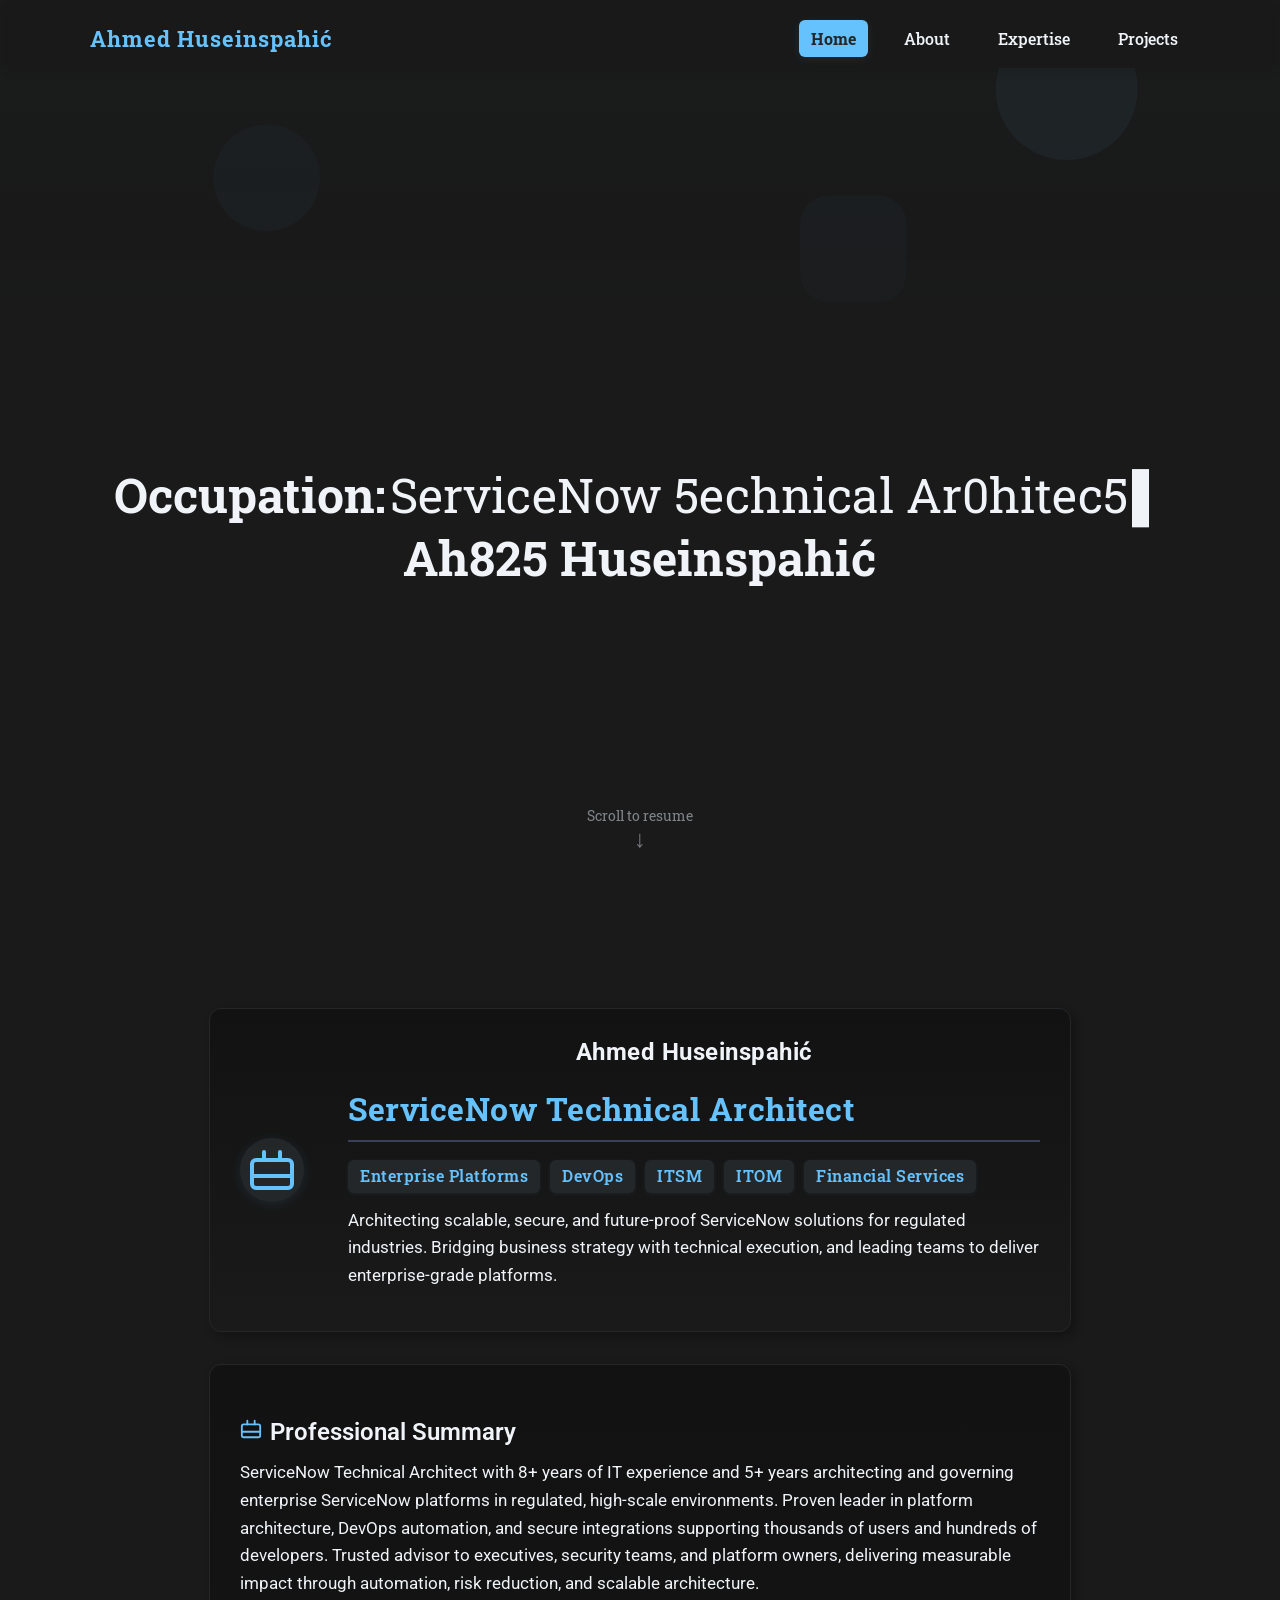
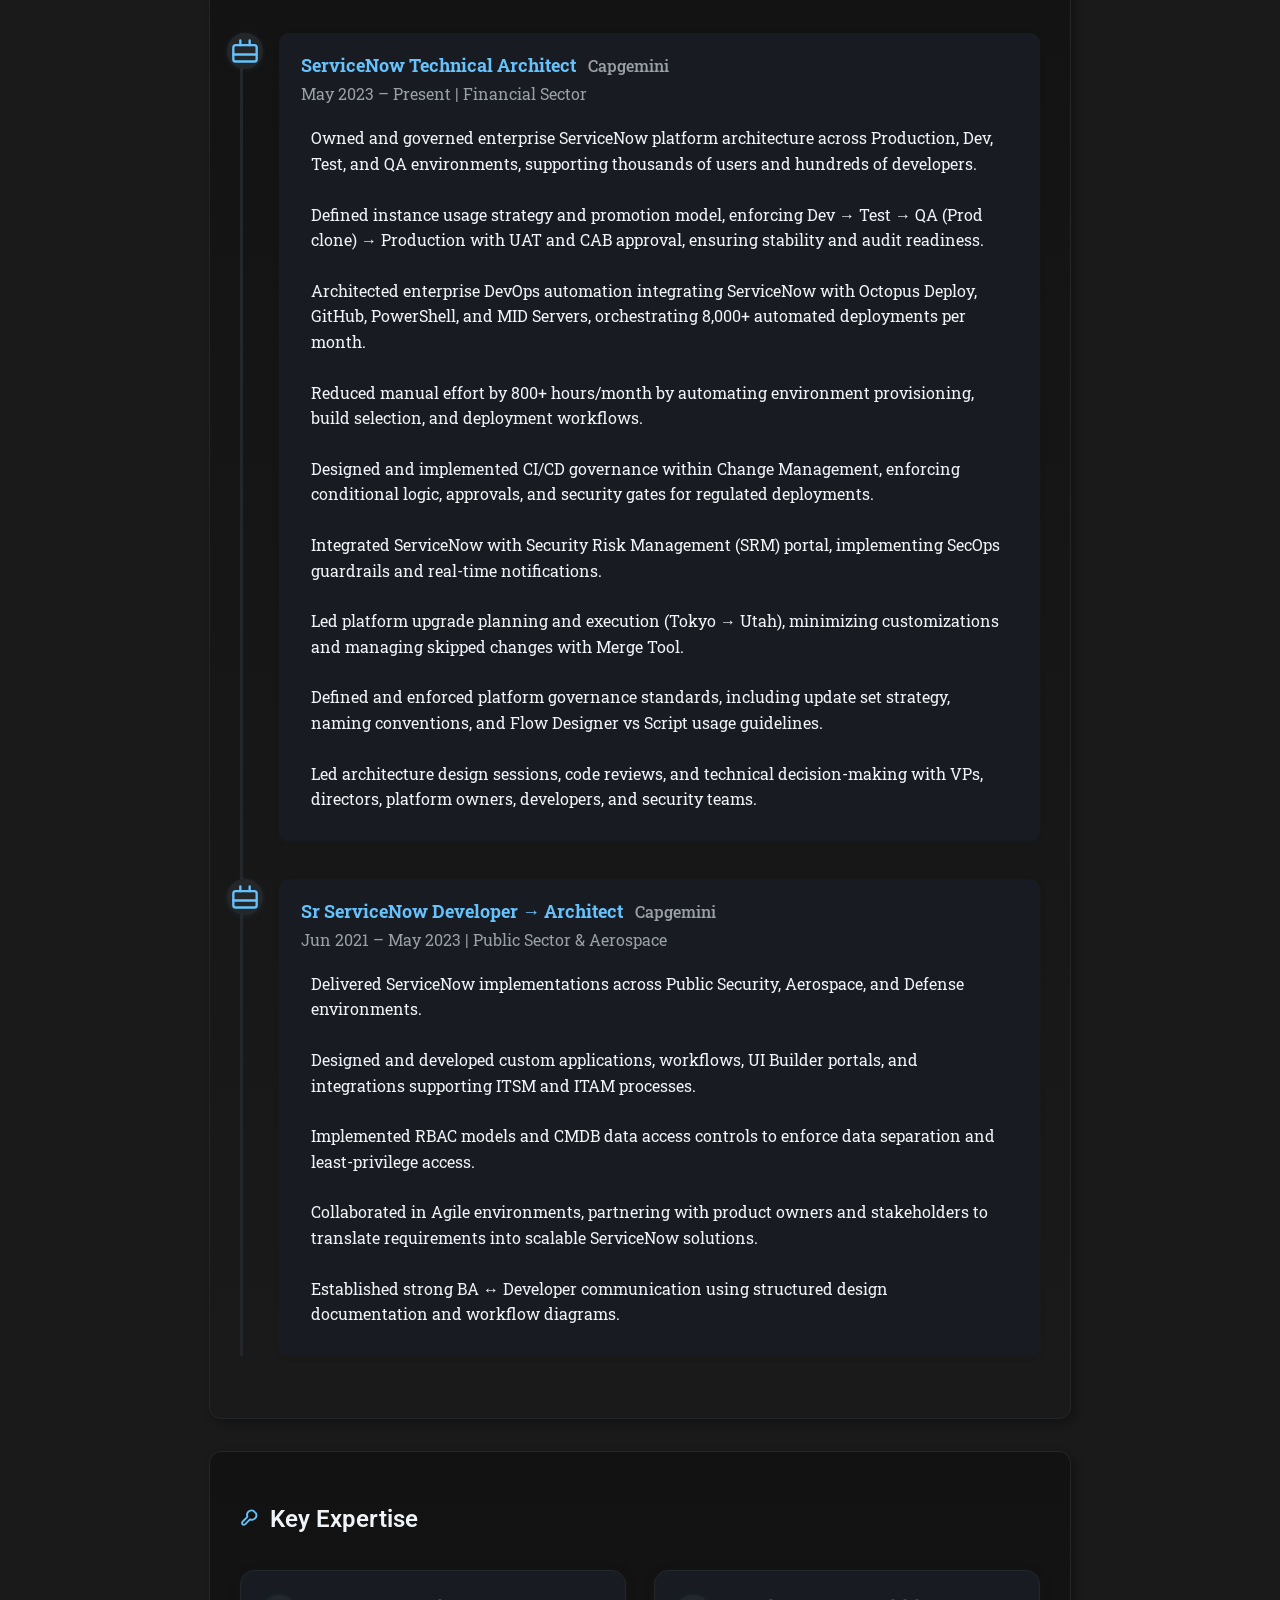
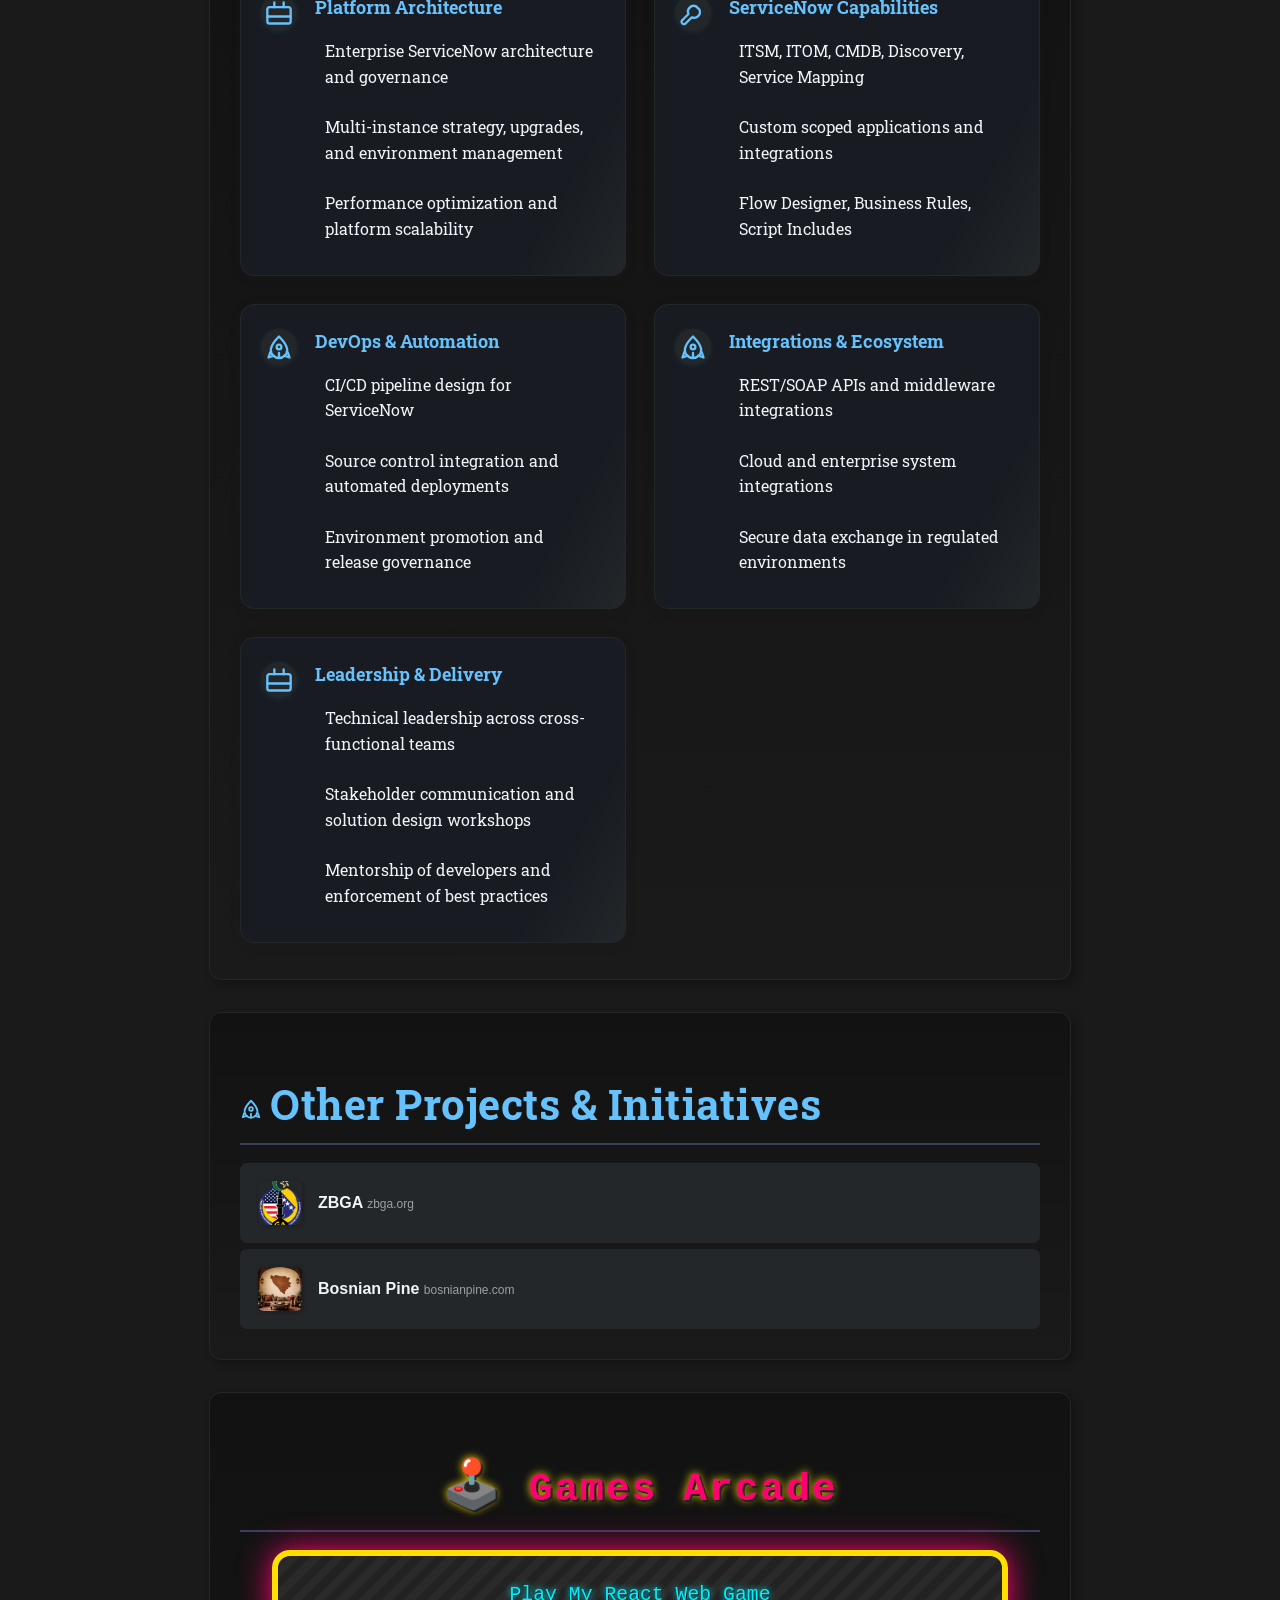
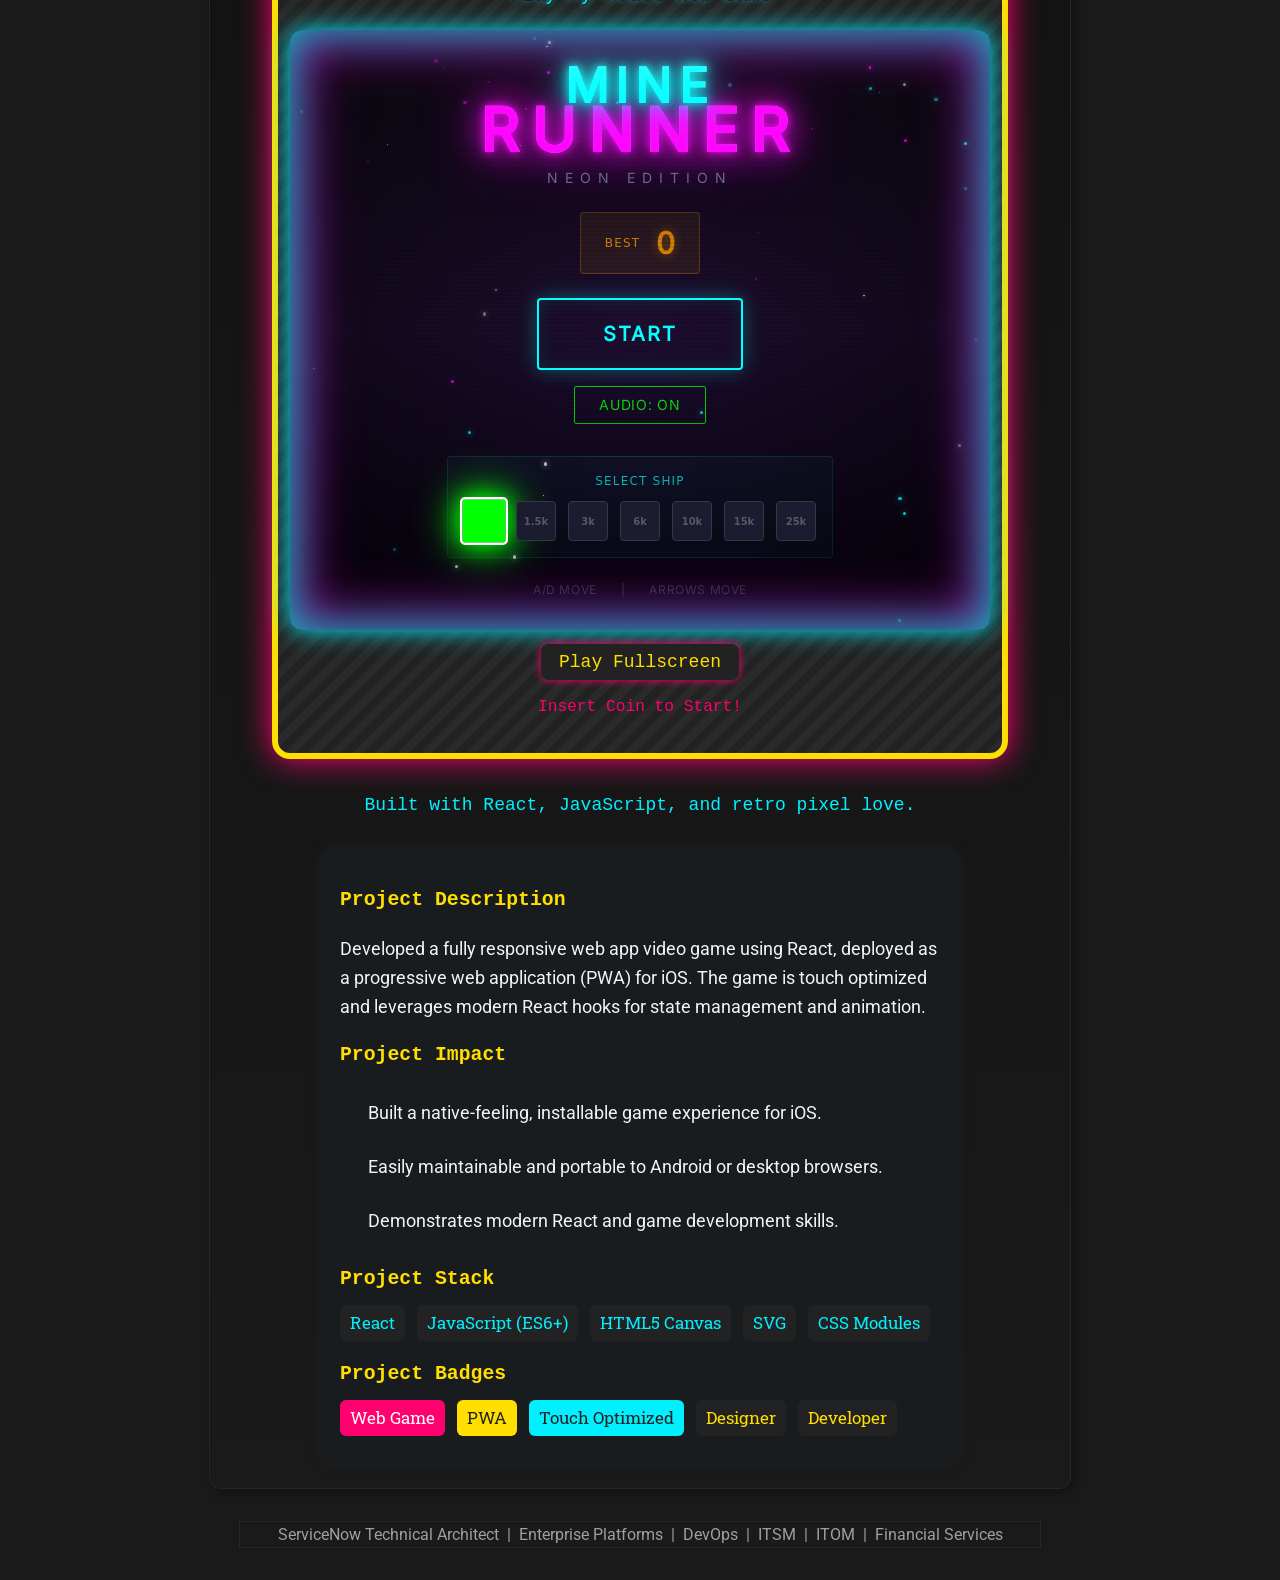
==== commit 63f4b67e: "Added Game Section" ====
--- a/index.html
+++ b/index.html
@@ -79,6 +79,7 @@
     <div class="hero-architect-icon" aria-hidden="true"></div>
     <div>
       <h1 class="resumeName">Ahmed Huseinspahić</h1>
+    
       <h2 class="architect-title">ServiceNow Technical Architect</h2>
       <p class="architect-summary">
         <span class="architect-badge">Enterprise Platforms</span>
@@ -301,43 +302,60 @@
       <a href="https://bosnianpine.com" target="_blank" rel="noopener" class="project-link">Visit bosnianpine.com</a>
   </div>
 
-<!-- React Web Game Project -->
-  <button class="collapsible" type="button" style="display: flex; align-items: center; gap: 16px;">
-    <svg viewBox="0 0 44 44" width="44" height="44" style="border-radius:6px; box-shadow:1px 1px 5px rgb(0,0,0,0.25);background:#20252c;" xmlns="http://www.w3.org/2000/svg"><circle cx="22" cy="22" r="20" fill="#61dafb"/><text x="50%" y="54%" text-anchor="middle" fill="#191c1e" font-size="18" font-family="Arial" dy=".3em">🎮</text></svg>
-    <span style="font-weight: bold; font-size:16px;">React Web Game <small style="font-size:12px; font-weight:normal; color:#9aa0a6;">Playable Demo</small></span>
-  </button>
-  <div class="content">
+<!-- Games Section: Super Retro Arcade Style -->
+</section>
+<section id="Games" class="games-arcade resume-box">
+  <h2 style="font-family: 'Press Start 2P', monospace; color: #ff006e; text-shadow: 2px 2px 0 #222, 0 0 8px #ffde00; font-size:2.2em; margin-bottom:18px; letter-spacing:2px; text-align:center;">
+    <span style="font-size:1.2em;">🕹️</span> Games Arcade
+  </h2>
+  <div class="arcade-frame" style="background: repeating-linear-gradient(135deg, #222 0px, #222 8px, #2a2a2a 8px, #2a2a2a 16px); border: 6px solid #ffde00; border-radius: 18px; box-shadow: 0 0 32px #ff006e, 0 0 8px #222; padding: 24px 12px 32px 12px; max-width: 700px; margin: 0 auto 32px auto;">
+    <div style="text-align:center; margin-bottom:18px;">
+      <span style="font-family: 'Press Start 2P', monospace; color: #00f0ff; font-size:1.1em; text-shadow: 1px 1px 0 #222, 0 0 6px #00f0ff;">Play My React Web Game</span>
+    </div>
     <iframe 
       src="game/public/index.html" 
       title="React Video Game" 
-      style="width: 100%; min-width: 180px; max-width: 100%; height:600px; border:0; border-radius:12px; background:#151b21;"
+      style="width: 100%; min-width: 180px; max-width: 100%; height:600px; border:0; border-radius:12px; background:#151b21; box-shadow: 0 0 24px #00f0ff, 0 0 8px #222; display:block; margin:0 auto 18px auto;"
       allowfullscreen
       loading="lazy">
     </iframe>
-    <div class="project-badges">
-      <span class="project-badge">Web Game</span>
-      <span class="project-badge">PWA</span>
-      <span class="project-badge">Touch Optimized</span>
-      <span class="project-badge">Designer</span>
-      <span class="project-badge">Developer</span>
-    </div>
-    <div class="project-stack">
-      <span class="stack-chip">React</span>
-      <span class="stack-chip">JavaScript (ES6+)</span>
-      <span class="stack-chip">HTML5 Canvas</span>
-      <span class="stack-chip">SVG</span>
-      <span class="stack-chip">CSS Modules</span>
-    </div>
-    <p class="project-description">
-      Developed a fully responsive web app video game using React, deployed as a progressive web application (PWA) for iOS. The game is touch optimized and leverages modern React hooks for state management and animation.
-    </p>
-    <ul class="project-impact">
-      <li>Built a native-feeling, installable game experience for iOS</li>
-      <li>Easily maintainable and portable to Android or desktop browsers</li>
-      <li>Demonstrates modern React and game development skills</li>
-    </ul>
-    <a href="game/public/index.html" target="_blank" rel="noopener" class="project-link">Launch in new tab</a>
-  </div>
+    <div style="text-align:center; margin-top:12px;">
+      <a href="game/public/index.html" target="_blank" rel="noopener" style="font-family: 'Press Start 2P', monospace; color: #ffde00; background: #222; padding: 8px 18px; border-radius: 8px; text-decoration: none; box-shadow: 0 0 8px #ff006e; font-size:1em;">Play Fullscreen</a>
+    </div>
+    <div style="margin-top:18px; text-align:center;">
+      <span style="font-family: 'Press Start 2P', monospace; color: #ff006e; font-size:0.9em;">Insert Coin to Start!</span>
+    </div>
+  </div>
+  <div class="arcade-info" style="text-align:center;">
+    <span style="font-family: 'Press Start 2P', monospace; color: #00f0ff; font-size:1em;">Built with React, JavaScript, and retro pixel love.</span>
+    <div class="arcade-details" style="margin-top:28px; text-align:left; max-width:600px; margin-left:auto; margin-right:auto; background:#191c1e; border-radius:12px; box-shadow:0 0 12px #222; padding:18px; color:#F0F4F8; font-family:'Roboto',sans-serif;">
+      <h3 style="font-family:'Press Start 2P',monospace; color:#ffde00; font-size:1.1em; margin-bottom:10px;">Project Description</h3>
+      <p>Developed a fully responsive web app video game using React, deployed as a progressive web application (PWA) for iOS. The game is touch optimized and leverages modern React hooks for state management and animation.</p>
+      <h3 style="font-family:'Press Start 2P',monospace; color:#ffde00; font-size:1.1em; margin-bottom:10px; margin-top:18px;">Project Impact</h3>
+      <ul style="margin-left:18px;">
+        <li>Built a native-feeling, installable game experience for iOS.</li>
+        <li>Easily maintainable and portable to Android or desktop browsers.</li>
+        <li>Demonstrates modern React and game development skills.</li>
+      </ul>
+      <h3 style="font-family:'Press Start 2P',monospace; color:#ffde00; font-size:1.1em; margin-bottom:10px; margin-top:18px;">Project Stack</h3>
+      <div style="margin-bottom:10px;">
+        <span style="display:inline-block; background:#222; color:#00f0ff; border-radius:6px; padding:4px 10px; margin-right:8px; font-size:0.95em;">React</span>
+        <span style="display:inline-block; background:#222; color:#00f0ff; border-radius:6px; padding:4px 10px; margin-right:8px; font-size:0.95em;">JavaScript (ES6+)</span>
+        <span style="display:inline-block; background:#222; color:#00f0ff; border-radius:6px; padding:4px 10px; margin-right:8px; font-size:0.95em;">HTML5 Canvas</span>
+        <span style="display:inline-block; background:#222; color:#00f0ff; border-radius:6px; padding:4px 10px; margin-right:8px; font-size:0.95em;">SVG</span>
+        <span style="display:inline-block; background:#222; color:#00f0ff; border-radius:6px; padding:4px 10px; margin-right:8px; font-size:0.95em;">CSS Modules</span>
+      </div>
+      <h3 style="font-family:'Press Start 2P',monospace; color:#ffde00; font-size:1.1em; margin-bottom:10px; margin-top:18px;">Project Badges</h3>
+      <div style="margin-bottom:10px;">
+        <span style="display:inline-block; background:#ff006e; color:#fff; border-radius:6px; padding:4px 10px; margin-right:8px; font-size:0.95em;">Web Game</span>
+        <span style="display:inline-block; background:#ffde00; color:#222; border-radius:6px; padding:4px 10px; margin-right:8px; font-size:0.95em;">PWA</span>
+        <span style="display:inline-block; background:#00f0ff; color:#222; border-radius:6px; padding:4px 10px; margin-right:8px; font-size:0.95em;">Touch Optimized</span>
+        <span style="display:inline-block; background:#222; color:#ffde00; border-radius:6px; padding:4px 10px; margin-right:8px; font-size:0.95em;">Designer</span>
+        <span style="display:inline-block; background:#222; color:#ffde00; border-radius:6px; padding:4px 10px; margin-right:8px; font-size:0.95em;">Developer</span>
+      </div>
+    </div>
+  </div>
+</section>
 </section>
 
 <!-- Ultra-Short Footer Version -->
--- a/Style.css
+++ b/Style.css
@@ -1,3 +1,54 @@
+/* ====== Retro Arcade Games Section ====== */
+.games-arcade {
+    background: linear-gradient(135deg, #191c1e 80%, #ffde00 100%);
+    box-shadow: 0 0 32px #ff006e, 0 0 8px #222;
+    border-radius: 18px;
+    margin: 32px auto;
+    padding: 18px 0 32px 0;
+    max-width: 800px;
+    position: relative;
+}
+.games-arcade h2 {
+    font-family: 'Press Start 2P', monospace;
+    color: #ff006e;
+    text-shadow: 2px 2px 0 #222, 0 0 8px #ffde00;
+    font-size: 2.2em;
+    margin-bottom: 18px;
+    letter-spacing: 2px;
+    text-align: center;
+}
+.arcade-frame {
+    background: repeating-linear-gradient(135deg, #222 0px, #222 8px, #2a2a2a 8px, #2a2a2a 16px);
+    border: 6px solid #ffde00;
+    border-radius: 18px;
+    box-shadow: 0 0 32px #ff006e, 0 0 8px #222;
+    padding: 24px 12px 32px 12px;
+    max-width: 700px;
+    margin: 0 auto 32px auto;
+}
+.arcade-info {
+    text-align: center;
+    margin-top: 12px;
+    font-family: 'Press Start 2P', monospace;
+    color: #00f0ff;
+    font-size: 1em;
+}
+.games-arcade a {
+    font-family: 'Press Start 2P', monospace;
+    color: #ffde00;
+    background: #222;
+    padding: 8px 18px;
+    border-radius: 8px;
+    text-decoration: none;
+    box-shadow: 0 0 8px #ff006e;
+    font-size: 1em;
+    transition: background 0.2s, color 0.2s;
+}
+.games-arcade a:hover {
+    background: #ff006e;
+    color: #fff;
+}
+@import url('https://fonts.googleapis.com/css2?family=Press+Start+2P&display=swap');
 /* ====== Subtle SVG Background Pattern ====== */
 .background-pattern {
     position: fixed;
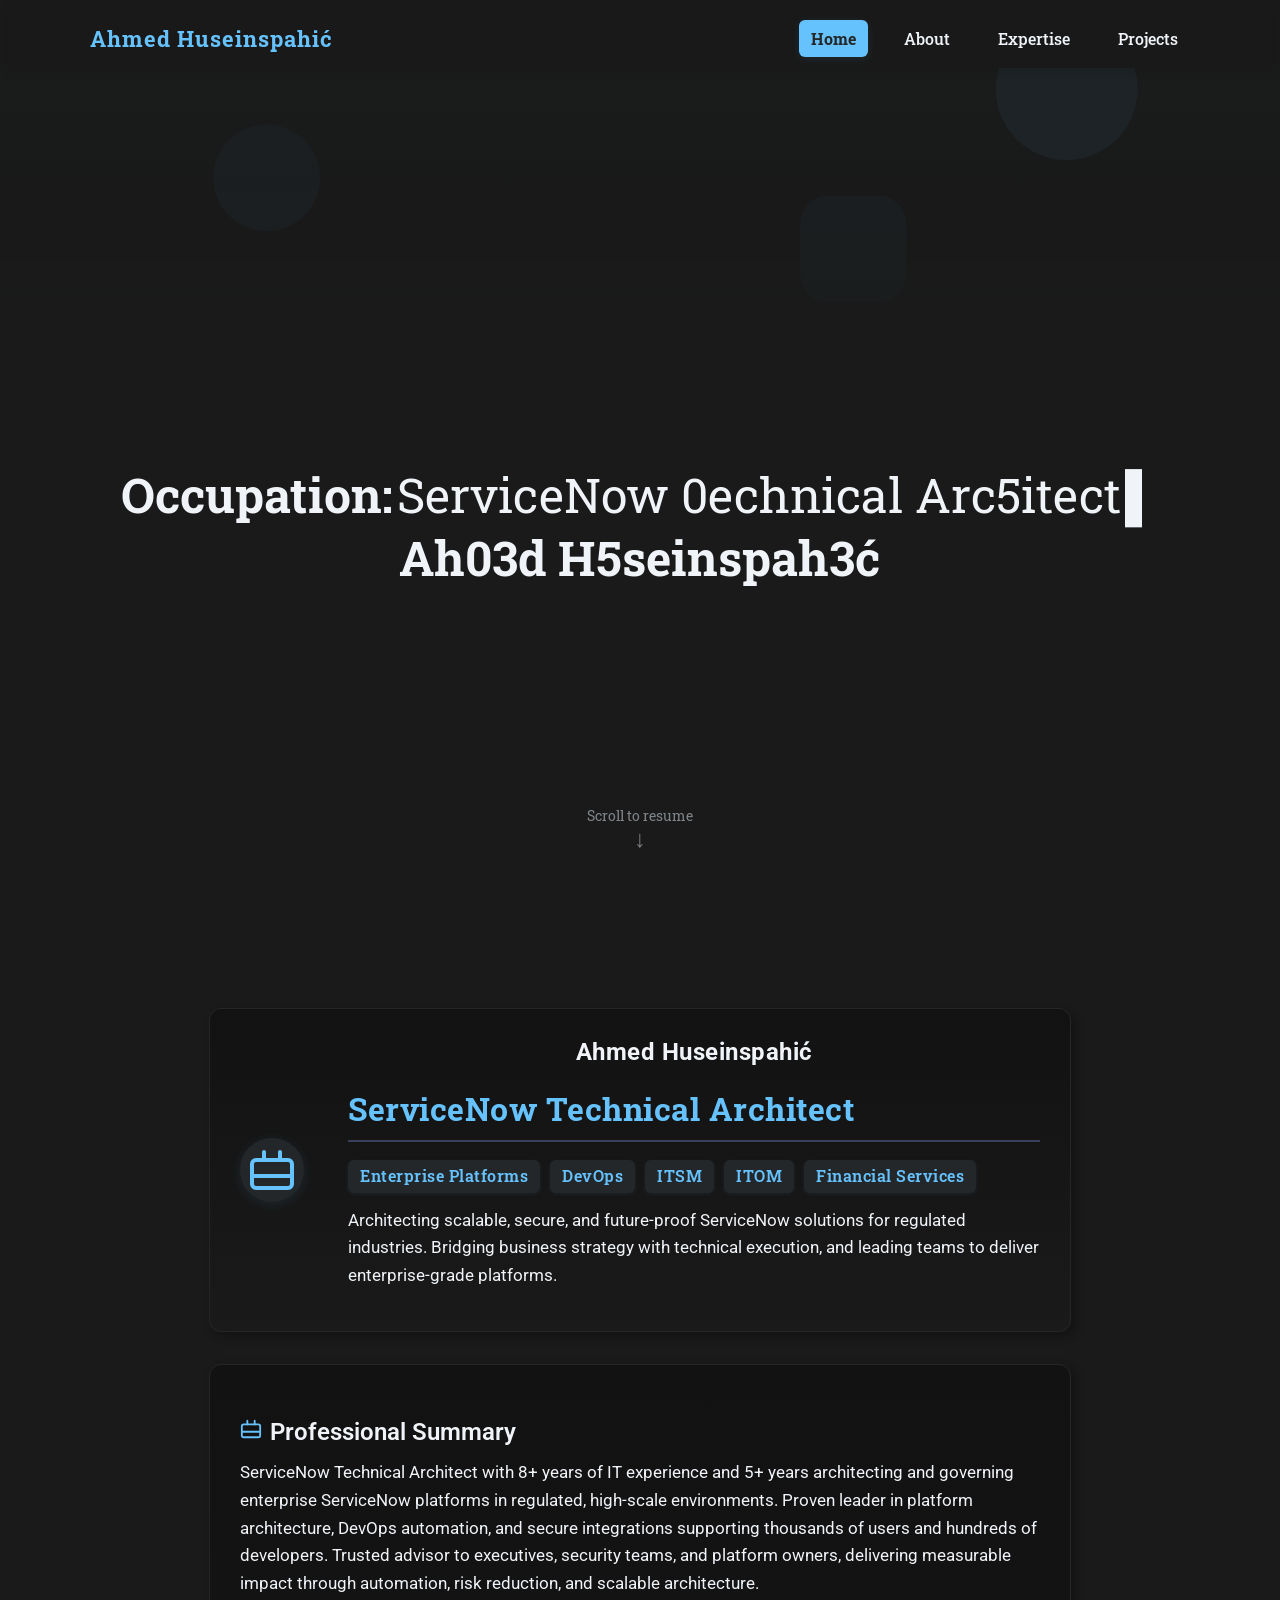
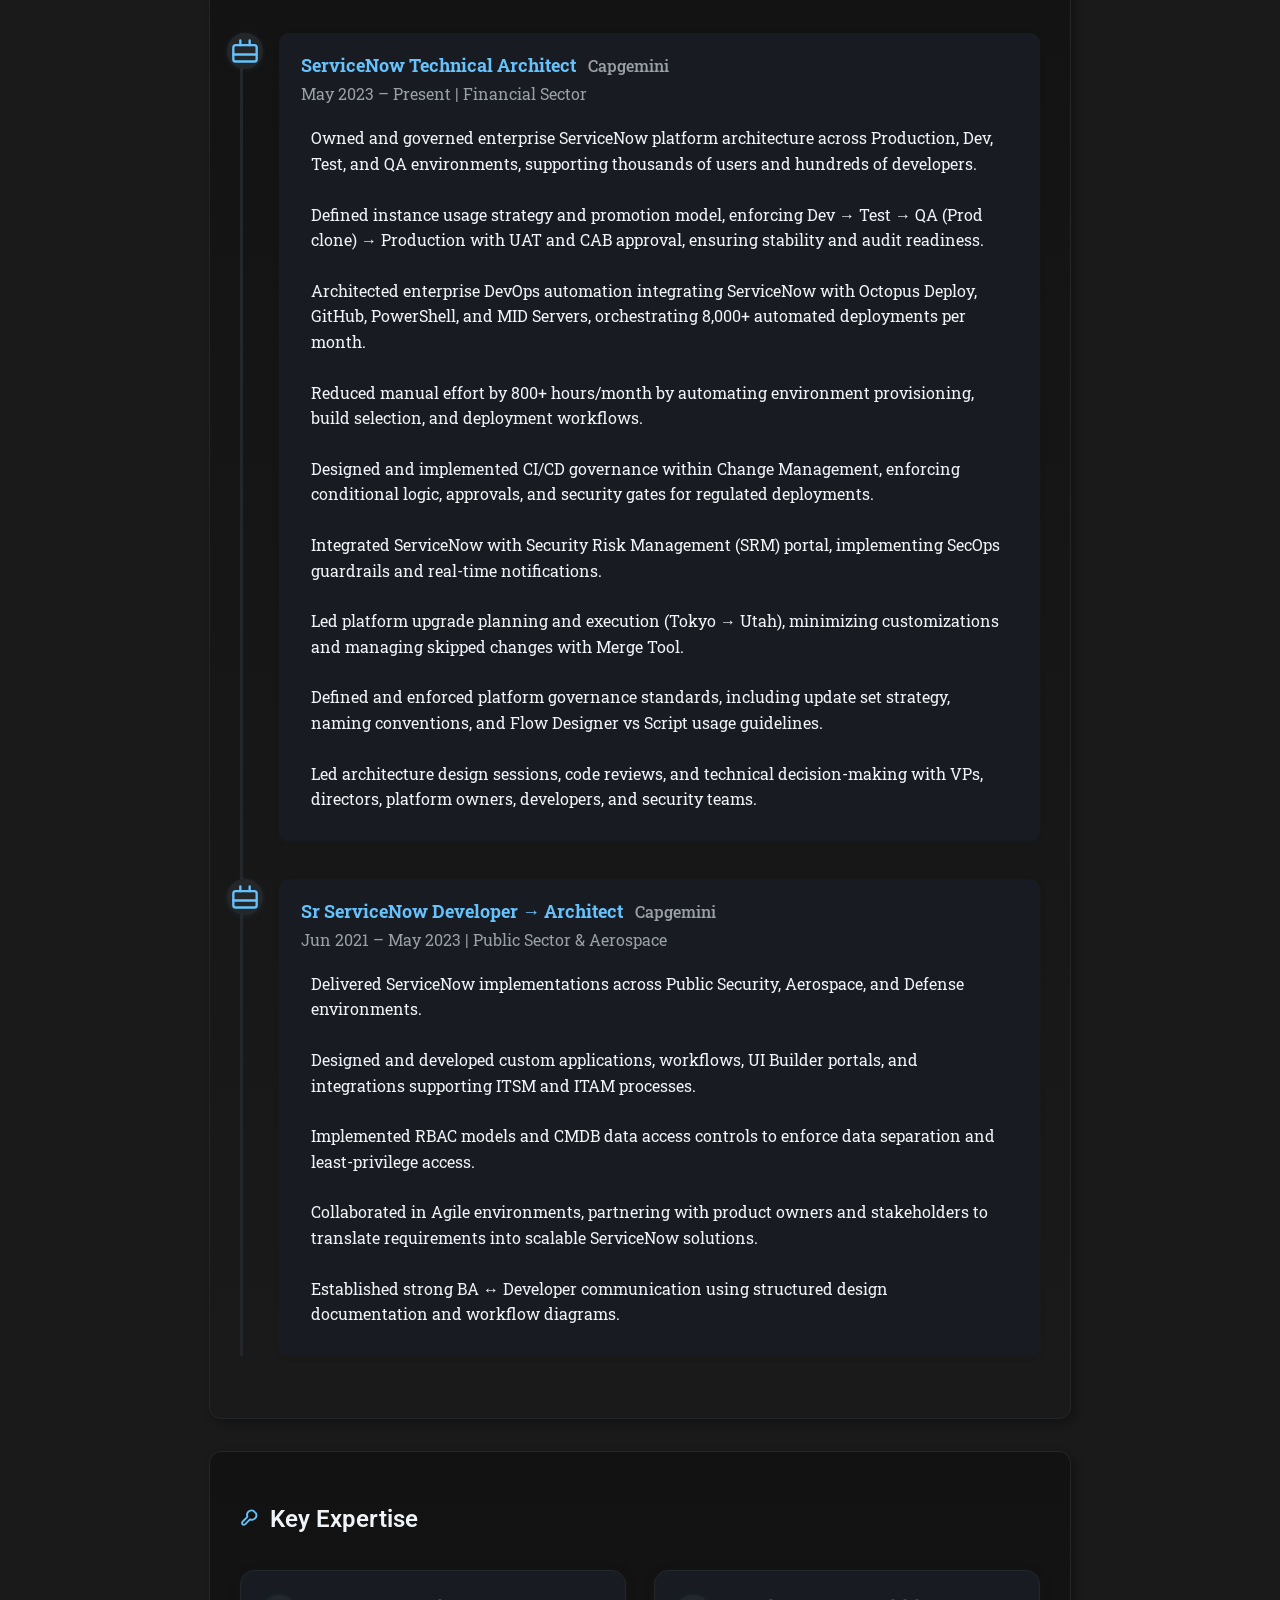
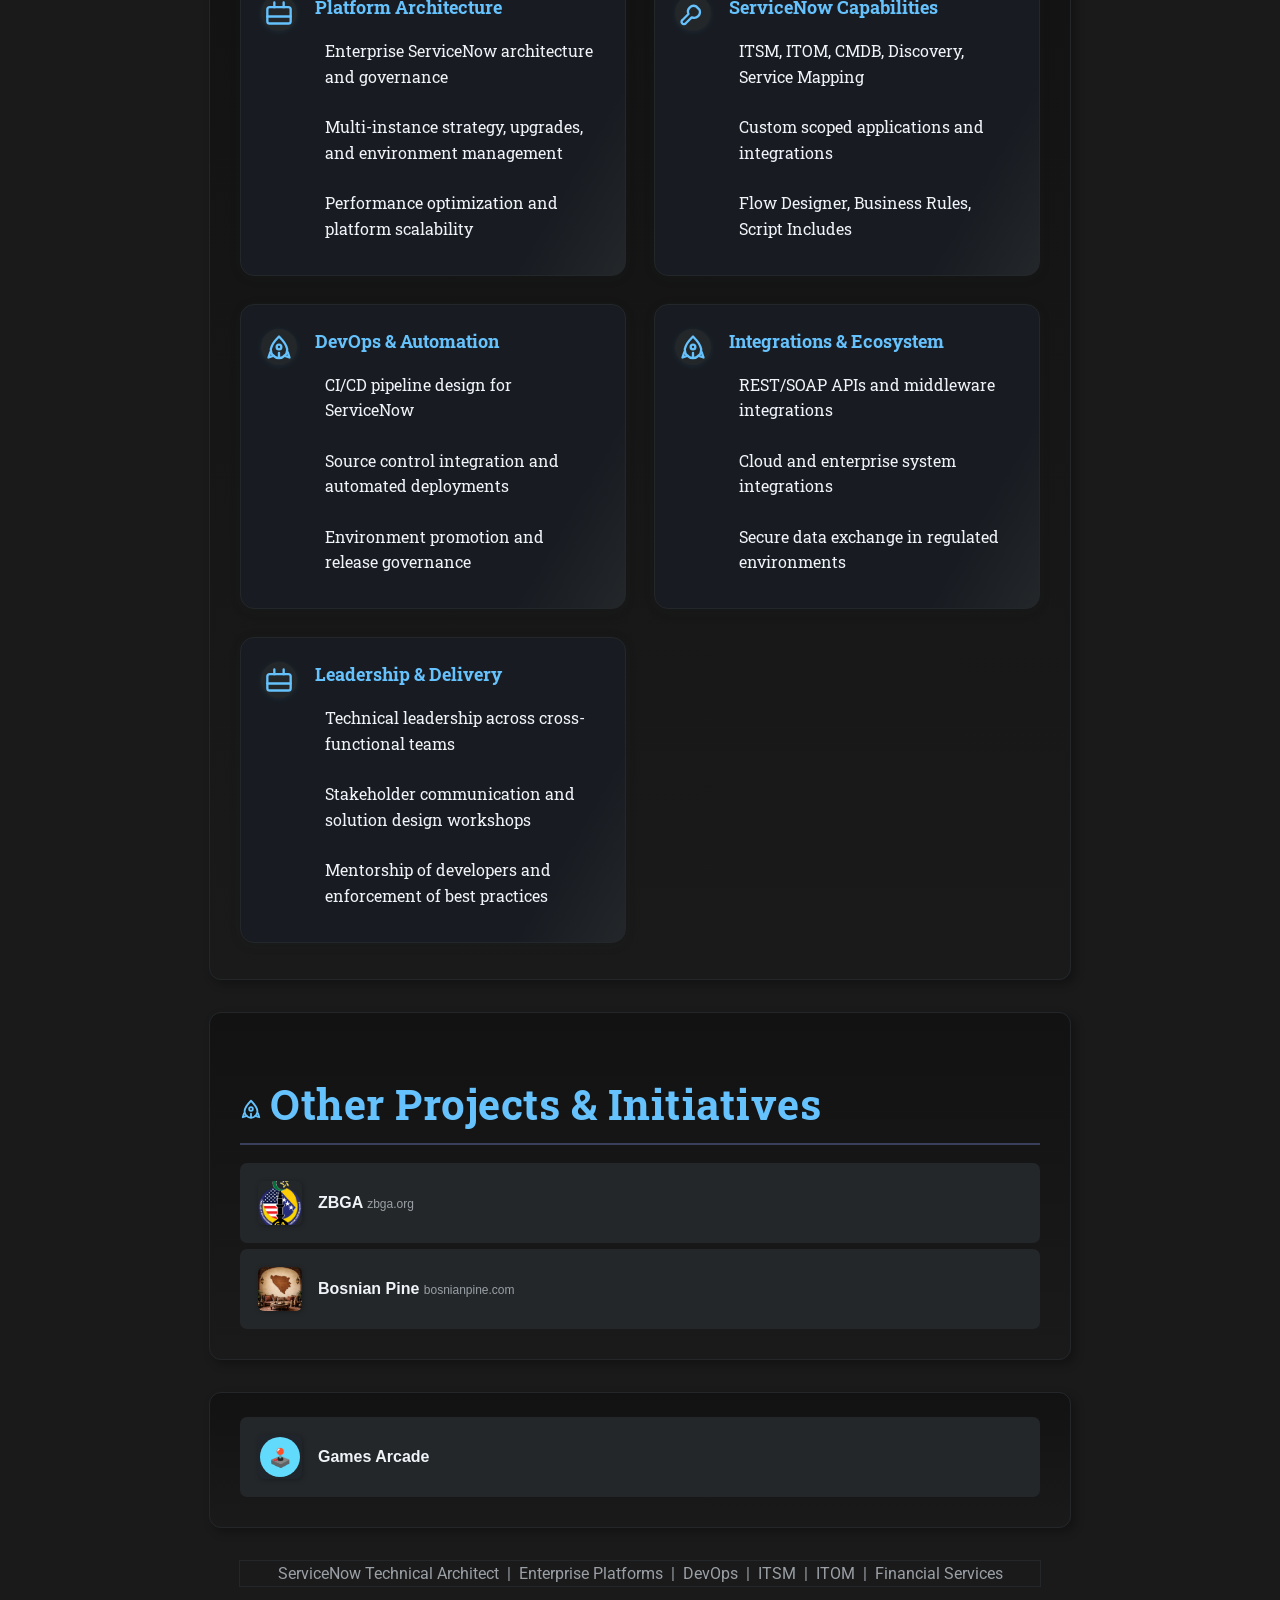
==== commit 78fe4aad: "Added Game Section" ====
--- a/index.html
+++ b/index.html
@@ -305,53 +305,56 @@
 <!-- Games Section: Super Retro Arcade Style -->
 </section>
 <section id="Games" class="games-arcade resume-box">
-  <h2 style="font-family: 'Press Start 2P', monospace; color: #ff006e; text-shadow: 2px 2px 0 #222, 0 0 8px #ffde00; font-size:2.2em; margin-bottom:18px; letter-spacing:2px; text-align:center;">
-    <span style="font-size:1.2em;">🕹️</span> Games Arcade
-  </h2>
-  <div class="arcade-frame" style="background: repeating-linear-gradient(135deg, #222 0px, #222 8px, #2a2a2a 8px, #2a2a2a 16px); border: 6px solid #ffde00; border-radius: 18px; box-shadow: 0 0 32px #ff006e, 0 0 8px #222; padding: 24px 12px 32px 12px; max-width: 700px; margin: 0 auto 32px auto;">
-    <div style="text-align:center; margin-bottom:18px;">
-      <span style="font-family: 'Press Start 2P', monospace; color: #00f0ff; font-size:1.1em; text-shadow: 1px 1px 0 #222, 0 0 6px #00f0ff;">Play My React Web Game</span>
-    </div>
-    <iframe 
-      src="game/public/index.html" 
-      title="React Video Game" 
-      style="width: 100%; min-width: 180px; max-width: 100%; height:600px; border:0; border-radius:12px; background:#151b21; box-shadow: 0 0 24px #00f0ff, 0 0 8px #222; display:block; margin:0 auto 18px auto;"
-      allowfullscreen
-      loading="lazy">
-    </iframe>
-    <div style="text-align:center; margin-top:12px;">
-      <a href="game/public/index.html" target="_blank" rel="noopener" style="font-family: 'Press Start 2P', monospace; color: #ffde00; background: #222; padding: 8px 18px; border-radius: 8px; text-decoration: none; box-shadow: 0 0 8px #ff006e; font-size:1em;">Play Fullscreen</a>
-    </div>
-    <div style="margin-top:18px; text-align:center;">
-      <span style="font-family: 'Press Start 2P', monospace; color: #ff006e; font-size:0.9em;">Insert Coin to Start!</span>
-    </div>
-  </div>
-  <div class="arcade-info" style="text-align:center;">
-    <span style="font-family: 'Press Start 2P', monospace; color: #00f0ff; font-size:1em;">Built with React, JavaScript, and retro pixel love.</span>
-    <div class="arcade-details" style="margin-top:28px; text-align:left; max-width:600px; margin-left:auto; margin-right:auto; background:#191c1e; border-radius:12px; box-shadow:0 0 12px #222; padding:18px; color:#F0F4F8; font-family:'Roboto',sans-serif;">
-      <h3 style="font-family:'Press Start 2P',monospace; color:#ffde00; font-size:1.1em; margin-bottom:10px;">Project Description</h3>
-      <p>Developed a fully responsive web app video game using React, deployed as a progressive web application (PWA) for iOS. The game is touch optimized and leverages modern React hooks for state management and animation.</p>
-      <h3 style="font-family:'Press Start 2P',monospace; color:#ffde00; font-size:1.1em; margin-bottom:10px; margin-top:18px;">Project Impact</h3>
-      <ul style="margin-left:18px;">
-        <li>Built a native-feeling, installable game experience for iOS.</li>
-        <li>Easily maintainable and portable to Android or desktop browsers.</li>
-        <li>Demonstrates modern React and game development skills.</li>
-      </ul>
-      <h3 style="font-family:'Press Start 2P',monospace; color:#ffde00; font-size:1.1em; margin-bottom:10px; margin-top:18px;">Project Stack</h3>
-      <div style="margin-bottom:10px;">
-        <span style="display:inline-block; background:#222; color:#00f0ff; border-radius:6px; padding:4px 10px; margin-right:8px; font-size:0.95em;">React</span>
-        <span style="display:inline-block; background:#222; color:#00f0ff; border-radius:6px; padding:4px 10px; margin-right:8px; font-size:0.95em;">JavaScript (ES6+)</span>
-        <span style="display:inline-block; background:#222; color:#00f0ff; border-radius:6px; padding:4px 10px; margin-right:8px; font-size:0.95em;">HTML5 Canvas</span>
-        <span style="display:inline-block; background:#222; color:#00f0ff; border-radius:6px; padding:4px 10px; margin-right:8px; font-size:0.95em;">SVG</span>
-        <span style="display:inline-block; background:#222; color:#00f0ff; border-radius:6px; padding:4px 10px; margin-right:8px; font-size:0.95em;">CSS Modules</span>
-      </div>
-      <h3 style="font-family:'Press Start 2P',monospace; color:#ffde00; font-size:1.1em; margin-bottom:10px; margin-top:18px;">Project Badges</h3>
-      <div style="margin-bottom:10px;">
-        <span style="display:inline-block; background:#ff006e; color:#fff; border-radius:6px; padding:4px 10px; margin-right:8px; font-size:0.95em;">Web Game</span>
-        <span style="display:inline-block; background:#ffde00; color:#222; border-radius:6px; padding:4px 10px; margin-right:8px; font-size:0.95em;">PWA</span>
-        <span style="display:inline-block; background:#00f0ff; color:#222; border-radius:6px; padding:4px 10px; margin-right:8px; font-size:0.95em;">Touch Optimized</span>
-        <span style="display:inline-block; background:#222; color:#ffde00; border-radius:6px; padding:4px 10px; margin-right:8px; font-size:0.95em;">Designer</span>
-        <span style="display:inline-block; background:#222; color:#ffde00; border-radius:6px; padding:4px 10px; margin-right:8px; font-size:0.95em;">Developer</span>
+  <button class="collapsible" type="button" style="display: flex; align-items: center; gap: 16px;">
+    <svg viewBox="0 0 44 44" width="44" height="44" style="border-radius:6px; box-shadow:1px 1px 5px rgb(0,0,0,0.25);background:#20252c;" xmlns="http://www.w3.org/2000/svg"><circle cx="22" cy="22" r="20" fill="#61dafb"/><text x="50%" y="54%" text-anchor="middle" fill="#191c1e" font-size="18" font-family="Arial" dy=".3em">🕹️</text></svg>
+    <span style="font-weight: bold; font-size:16px;">Games Arcade</span>
+  </button>
+  <div class="content">
+    <div class="arcade-frame" style="background: repeating-linear-gradient(135deg, #222 0px, #222 8px, #2a2a2a 8px, #2a2a2a 16px); border: 6px solid #ffde00; border-radius: 18px; box-shadow: 0 0 32px #ff006e, 0 0 8px #222; padding: 24px 12px 32px 12px; max-width: 700px; margin: 0 auto 32px auto;">
+      <div style="text-align:center; margin-bottom:18px;">
+        <span style="font-family: 'Press Start 2P', monospace; color: #00f0ff; font-size:1.1em; text-shadow: 1px 1px 0 #222, 0 0 6px #00f0ff;">Play My React Web Game</span>
+      </div>
+      <iframe 
+        src="game/public/index.html" 
+        title="React Video Game" 
+        style="width: 100%; min-width: 180px; max-width: 100%; height:600px; border:0; border-radius:12px; background:#151b21; box-shadow: 0 0 24px #00f0ff, 0 0 8px #222; display:block; margin:0 auto 18px auto;"
+        allowfullscreen
+        loading="lazy">
+      </iframe>
+      <div style="text-align:center; margin-top:12px;">
+        <a href="game/public/index.html" target="_blank" rel="noopener" style="font-family: 'Press Start 2P', monospace; color: #ffde00; background: #222; padding: 8px 18px; border-radius: 8px; text-decoration: none; box-shadow: 0 0 8px #ff006e; font-size:1em;">Play Fullscreen</a>
+      </div>
+      <div style="margin-top:18px; text-align:center;">
+        <span style="font-family: 'Press Start 2P', monospace; color: #ff006e; font-size:0.9em;">Insert Coin to Start!</span>
+      </div>
+    </div>
+    <div class="arcade-info" style="text-align:center;">
+      <span style="font-family: 'Press Start 2P', monospace; color: #00f0ff; font-size:1em;">Built with React, JavaScript, and retro pixel love.</span>
+      <div class="arcade-details" style="margin-top:28px; text-align:left; max-width:600px; margin-left:auto; margin-right:auto; background:#191c1e; border-radius:12px; box-shadow:0 0 12px #222; padding:18px; color:#F0F4F8; font-family:'Roboto',sans-serif;">
+        <h3 style="font-family:'Press Start 2P',monospace; color:#ffde00; font-size:1.1em; margin-bottom:10px;">Project Description</h3>
+        <p>Developed a fully responsive web app video game using React, deployed as a progressive web application (PWA) for iOS. The game is touch optimized and leverages modern React hooks for state management and animation.</p>
+        <h3 style="font-family:'Press Start 2P',monospace; color:#ffde00; font-size:1.1em; margin-bottom:10px; margin-top:18px;">Project Impact</h3>
+        <ul style="margin-left:18px;">
+          <li>Built a native-feeling, installable game experience for iOS.</li>
+          <li>Easily maintainable and portable to Android or desktop browsers.</li>
+          <li>Demonstrates modern React and game development skills.</li>
+        </ul>
+        <h3 style="font-family:'Press Start 2P',monospace; color:#ffde00; font-size:1.1em; margin-bottom:10px; margin-top:18px;">Project Stack</h3>
+        <div style="margin-bottom:10px;">
+          <span style="display:inline-block; background:#222; color:#00f0ff; border-radius:6px; padding:4px 10px; margin-right:8px; font-size:0.95em;">React</span>
+          <span style="display:inline-block; background:#222; color:#00f0ff; border-radius:6px; padding:4px 10px; margin-right:8px; font-size:0.95em;">JavaScript (ES6+)</span>
+          <span style="display:inline-block; background:#222; color:#00f0ff; border-radius:6px; padding:4px 10px; margin-right:8px; font-size:0.95em;">HTML5 Canvas</span>
+          <span style="display:inline-block; background:#222; color:#00f0ff; border-radius:6px; padding:4px 10px; margin-right:8px; font-size:0.95em;">SVG</span>
+          <span style="display:inline-block; background:#222; color:#00f0ff; border-radius:6px; padding:4px 10px; margin-right:8px; font-size:0.95em;">CSS Modules</span>
+        </div>
+        <h3 style="font-family:'Press Start 2P',monospace; color:#ffde00; font-size:1.1em; margin-bottom:10px; margin-top:18px;">Project Badges</h3>
+        <div style="margin-bottom:10px;">
+          <span style="display:inline-block; background:#ff006e; color:#fff; border-radius:6px; padding:4px 10px; margin-right:8px; font-size:0.95em;">Web Game</span>
+          <span style="display:inline-block; background:#ffde00; color:#222; border-radius:6px; padding:4px 10px; margin-right:8px; font-size:0.95em;">PWA</span>
+          <span style="display:inline-block; background:#00f0ff; color:#222; border-radius:6px; padding:4px 10px; margin-right:8px; font-size:0.95em;">Touch Optimized</span>
+          <span style="display:inline-block; background:#222; color:#ffde00; border-radius:6px; padding:4px 10px; margin-right:8px; font-size:0.95em;">Designer</span>
+          <span style="display:inline-block; background:#222; color:#ffde00; border-radius:6px; padding:4px 10px; margin-right:8px; font-size:0.95em;">Developer</span>
+        </div>
       </div>
     </div>
   </div>
